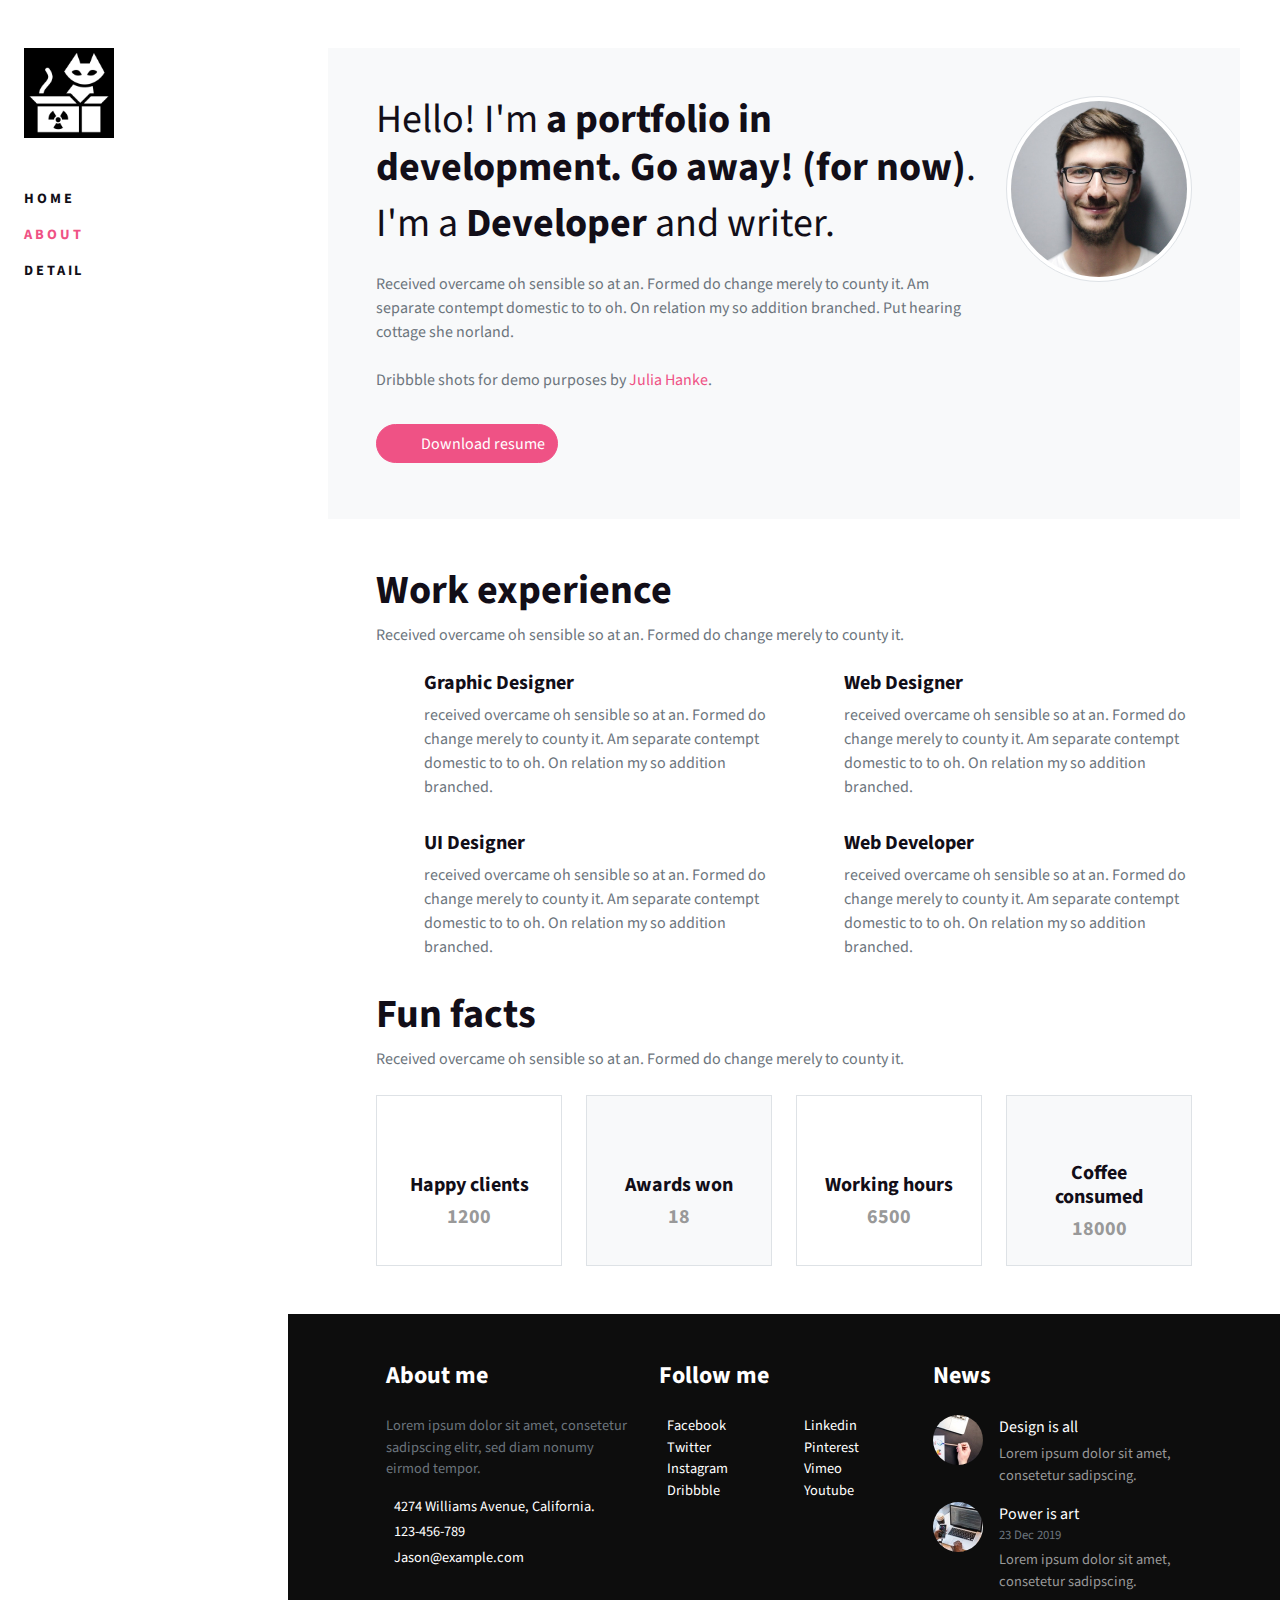
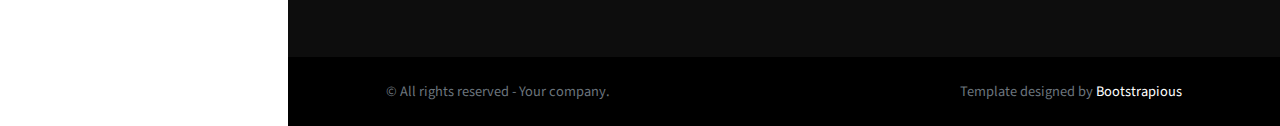
==== about.html @ e60ef8a9 "logo changes" ====
<!DOCTYPE html>
<html>
  <head>
    <meta charset="utf-8">
    <title>Emily Wells | Web developer</title>
    <meta name="description" content="">
    <meta name="viewport" content="width=device-width, initial-scale=1">
    <meta name="robots" content="all,follow">
    <!-- gLightbox CSS-->
    <link rel="stylesheet" href="vendor/glightbox/css/glightbox.min.css">
    <!-- Google fonts-->
    <link rel="stylesheet" href="https://fonts.googleapis.com/css?family=Source+Sans+Pro:400,700&amp;display=swap">
    <!-- theme stylesheet-->
    <link rel="stylesheet" href="css/style.default.css" id="theme-stylesheet">
    <!-- Custom stylesheet - for your changes-->
    <link rel="stylesheet" href="css/custom.css">
    <!-- Favicon-->
    <link rel="shortcut icon" href="img/alive.png">
  </head>
  <body>
    <div class="sidebar">
      <div class="sidebar-inner d-flex flex-column">
        <div class="px-4 py-5"><a href="index.html"><img src="img/alive.png" alt="" width="90"></a></div>
        <div class="sidebar-menu-holder flex-grow-1">
          <ul class="sidebar-menu list-unstyled">
            <li class="mb-2 pb-1">
              <!-- Link--><a class="sidebar-link h6 text-uppercase letter-spacing-2 fw-bold text-sm" href="index.html">Home</a>
            </li>
            <li class="mb-2 pb-1">
              <!-- Link--><a class="sidebar-link h6 text-uppercase letter-spacing-2 fw-bold text-sm active" href="about.html">About</a>
            </li>
            <li class="mb-2 pb-1">
              <!-- Link--><a class="sidebar-link h6 text-uppercase letter-spacing-2 fw-bold text-sm" href="detail.html">Detail</a>
            </li>
          </ul>
        </div>
        <div class="px-4 py-3">
          <ul class="list-inline list-social mb-3">
            <li class="list-inline-item"><a class="reset-anchor" href="#!"><i class="fab fa-facebook-f"></i></a></li>
            <li class="list-inline-item"><a class="reset-anchor" href="#!"><i class="fab fa-twitter"></i></a></li>
            <li class="list-inline-item"><a class="reset-anchor" href="#!"><i class="fab fa-instagram"></i></a></li>
            <li class="list-inline-item"><a class="reset-anchor" href="#!"><i class="fab fa-linkedin"></i></a></li>
            <li class="list-inline-item"><a class="reset-anchor" href="#!"><i class="fab fa-dribbble"></i></a></li>
            <li class="list-inline-item"><a class="reset-anchor" href="#!"><i class="fas fa-envelope"></i></a></li>
          </ul>
        </div>
      </div>
    </div>
    <div class="page-holder">
      <div class="px-4 d-block d-lg-none">
        <!-- navbar-->
        <header class="header">
          <nav class="navbar navbar-expand-lg navbar-light px-0">
            <button class="navbar-toggler navbar-toggler-end text-sm text-uppercase" type="button" data-bs-toggle="collapse" data-bs-target="#navbarSupportedContent" aria-expanded="false" aria-label="Toggle navigation">
              <svg class="svg-icon svg-icon-heavy svg-icon-sm text-dark">
                <use xlink:href="#menu-hamburger-1"> </use>
              </svg>
            </button><a class="navbar-brand" href="index.html"><img src="img/logo.svg" alt="" width="50"></a>
          </nav>
        </header>
      </div>
      <div class="px-4 py-5">
        <div class="container-fluid">
          <div class="p-5 mb-5 bg-light">
            <div class="row gy-3">
              <div class="col-sm-9">
                <h1 class="fw-normal">Hello! I'm <strong>a portfolio in development. Go away! (for now)</strong>. </h1>
                <h2 class="h1 fw-normal mb-4">I'm a <strong>Developer </strong>and writer.</h2>
                <p class="text-muted mb-4">Received overcame oh sensible so at an. Formed do change merely to county it. Am separate contempt domestic to to oh. On relation my so addition branched. Put hearing cottage she norland.</p>
                <p class="text-muted mb-4">Dribbble shots for demo purposes by  <a href="https://dribbble.com/juliahanke">Julia Hanke</a>.</p>
                <ul class="list-inline mb-0">
                  <li class="list-inline-item me-5 my-2"><a class="btn btn-primary rounded-pill" href="#!"> 
                      <svg class="svg-icon me-2 align-middle svg-icon-sm">
                        <use xlink:href="#survey-1"> </use>
                      </svg><span class="align-middle">Download resume</span></a></li>
                  <li class="list-inline-item my-2">
                    <ul class="list-inline mb-0">
                      <li class="list-inline-item"><a class="reset-anchor" href="#!"><i class="fab fa-facebook-f"></i></a></li>
                      <li class="list-inline-item"><a class="reset-anchor" href="#!"><i class="fab fa-twitter"></i></a></li>
                      <li class="list-inline-item"><a class="reset-anchor" href="#!"><i class="fab fa-instagram"></i></a></li>
                      <li class="list-inline-item"><a class="reset-anchor" href="#!"><i class="fab fa-linkedin"></i></a></li>
                      <li class="list-inline-item"><a class="reset-anchor" href="#!"><i class="fab fa-dribbble"></i></a></li>
                      <li class="list-inline-item"><a class="reset-anchor" href="#!"><i class="fas fa-envelope"></i></a></li>
                    </ul>
                  </li>
                </ul>
              </div>
              <div class="col-sm-3"><img class="img-fluid img-thumbnail rounded-circle" src="img/about-profile.jpg" alt="Jason Doe"></div>
            </div>
          </div>
          <div class="px-lg-5">
            <h2 class="h1">Work experience</h2>
            <p class="text-muted mb-4">Received overcame oh sensible so at an. Formed do change merely to county it.</p>
            <div class="row mb-4 gy-4">
              <div class="col-lg-6">
                <div class="d-flex">
                  <div class="flex-shrink-0">
                    <svg class="svg-icon text-primary">
                      <use xlink:href="#stack-1"> </use>
                    </svg>
                  </div>
                  <div class="ms-3">
                    <h3 class="h5 me-3">Graphic Designer</h3>
                    <p class="text-muted mb-2">received overcame oh sensible so at an. Formed do change merely to county it. Am separate contempt domestic to to oh. On relation my so addition branched.</p>
                  </div>
                </div>
              </div>
              <div class="col-lg-6">
                <div class="d-flex">
                  <div class="flex-shrink-0">
                    <svg class="svg-icon text-primary">
                      <use xlink:href="#laptop-screen-1"> </use>
                    </svg>
                  </div>
                  <div class="ms-3">
                    <h3 class="h5 me-3">Web Designer</h3>
                    <p class="text-muted mb-2">received overcame oh sensible so at an. Formed do change merely to county it. Am separate contempt domestic to to oh. On relation my so addition branched.</p>
                  </div>
                </div>
              </div>
              <div class="col-lg-6">
                <div class="d-flex">
                  <div class="flex-shrink-0">
                    <svg class="svg-icon text-primary">
                      <use xlink:href="#design-1"> </use>
                    </svg>
                  </div>
                  <div class="ms-3">
                    <h3 class="h5 me-3">UI Designer</h3>
                    <p class="text-muted mb-2">received overcame oh sensible so at an. Formed do change merely to county it. Am separate contempt domestic to to oh. On relation my so addition branched.</p>
                  </div>
                </div>
              </div>
              <div class="col-lg-6">
                <div class="d-flex">
                  <div class="flex-shrink-0">
                    <svg class="svg-icon text-primary">
                      <use xlink:href="#multiple-windows-1"> </use>
                    </svg>
                  </div>
                  <div class="ms-3">
                    <h3 class="h5 me-3">Web Developer</h3>
                    <p class="text-muted mb-2">received overcame oh sensible so at an. Formed do change merely to county it. Am separate contempt domestic to to oh. On relation my so addition branched.</p>
                  </div>
                </div>
              </div>
            </div>
            <h2 class="h1">Fun facts</h2>
            <p class="text-muted mb-4">Received overcame oh sensible so at an. Formed do change merely to county it.</p>
            <div class="row text-center align-items-stretch">
              <div class="col-lg-3">
                <div class="border p-4 h-100 d-flex align-items-center">
                  <div class="w-100">
                    <svg class="svg-icon text-gray mb-2">
                      <use xlink:href="#stack-1"> </use>
                    </svg>
                    <h5>Happy clients</h5>
                    <p class="mb-0 text-gray h5">1200</p>
                  </div>
                </div>
              </div>
              <div class="col-lg-3">
                <div class="border p-4 h-100 d-flex align-items-center bg-light">
                  <div class="w-100">
                    <svg class="svg-icon text-gray mb-2">
                      <use xlink:href="#quality-1"> </use>
                    </svg>
                    <h5>Awards won</h5>
                    <p class="mb-0 text-gray h5">18</p>
                  </div>
                </div>
              </div>
              <div class="col-lg-3">
                <div class="border p-4 h-100 d-flex align-items-center">
                  <div class="w-100">
                    <svg class="svg-icon text-gray mb-2">
                      <use xlink:href="#time-1"> </use>
                    </svg>
                    <h5>Working hours</h5>
                    <p class="mb-0 text-gray h5">6500</p>
                  </div>
                </div>
              </div>
              <div class="col-lg-3">
                <div class="border p-4 h-100 d-flex align-items-center bg-light">
                  <div class="w-100">
                    <svg class="svg-icon text-gray mb-2">
                      <use xlink:href="#hot-coffee-1"> </use>
                    </svg>
                    <h5>Coffee consumed</h5>
                    <p class="mb-0 text-gray h5">18000</p>
                  </div>
                </div>
              </div>
            </div>
          </div>
        </div>
      </div>
      <footer class="text-muted" style="background: #0d0d0d">
        <div class="container-fluid py-5">
          <div class="row">
            <div class="col-lg-10 mx-auto">
              <div class="row gy-4">
                <div class="col-lg-4">
                  <h2 class="h4 text-white mb-4">About me</h2>
                  <p class="text-sm">Lorem ipsum dolor sit amet, consetetur sadipscing elitr, sed diam nonumy eirmod tempor.</p>
                  <ul class="list-unstyled text-sm mb-0 text-white">
                    <li class="mb-1"><a class="reset-anchor" href="#!"> <i class="fas text-muted me-2 fa-fw fa-globe-americas"></i>4274  Williams Avenue, California.</a></li>
                    <li class="mb-1"><a class="reset-anchor" href="#!"> <i class="fas text-muted me-2 fa-fw fa-mobile"></i>123-456-789</a></li>
                    <li class="mb-1"><a class="reset-anchor" href="#!"> <i class="fas text-muted me-2 fa-fw fa-envelope"></i>Jason@example.com</a></li>
                  </ul>
                </div>
                <div class="col-lg-4">               
                  <h2 class="h4 text-white mb-4">Follow me</h2>
                  <ul class="list-inline">
                    <div class="row text-white text-sm">
                      <div class="col-6">
                        <ul class="list-unstyled">
                          <li><a class="reset-anchor" href="#!"><i class="fab me-2 mb-2 fa-fw fa-facebook-f"></i>Facebook</a></li>
                          <li><a class="reset-anchor" href="#!"><i class="fab me-2 mb-2 fa-fw fa-twitter"></i>Twitter</a></li>
                          <li><a class="reset-anchor" href="#!"><i class="fab me-2 mb-2 fa-fw fa-instagram"></i>Instagram</a></li>
                          <li><a class="reset-anchor" href="#!"><i class="fab me-2 mb-2 fa-fw fa-dribbble"></i>Dribbble</a></li>
                        </ul>
                      </div>
                      <div class="col-6">
                        <ul class="list-unstyled">
                          <li><a class="reset-anchor" href="#!"><i class="fab me-2 mb-2 fa-fw fa-linkedin-in"></i>Linkedin</a></li>
                          <li><a class="reset-anchor" href="#!"><i class="fab me-2 mb-2 fa-fw fa-pinterest"></i>Pinterest</a></li>
                          <li><a class="reset-anchor" href="#!"><i class="fab me-2 mb-2 fa-fw fa-vimeo"></i>Vimeo</a></li>
                          <li><a class="reset-anchor" href="#!"><i class="fab me-2 mb-2 fa-fw fa-youtube"></i>Youtube</a></li>
                        </ul>
                      </div>
                    </div>
                  </ul>
                </div>
                <div class="col-lg-4">
                  <h2 class="h4 text-white mb-4">News</h2>
                  <ul class="list-unstyled mb-0">
                    <li><a class="reset-anchor" href="#!"> 
                        <div class="d-flex">
                          <div class="flex-shrink-0"><img class="rounded-circle" src="img/news-1.jpg" alt="Design is all" width="50"></div>
                          <div class="ms-3">
                            <p class="text-white mb-0">Design is all</p>
                            <p class="small mb-1"></p>
                            <p class="text-gray text-sm">Lorem ipsum dolor sit amet, consetetur sadipscing.</p>
                          </div>
                        </div></a></li>
                    <li><a class="reset-anchor" href="#!"> 
                        <div class="d-flex">
                          <div class="flex-shrink-0"><img class="rounded-circle" src="img/news-2.jpg" alt="Power is art" width="50"></div>
                          <div class="ms-3">
                            <p class="text-white mb-0">Power is art</p>
                            <p class="small mb-1">23 Dec 2019</p>
                            <p class="text-gray text-sm">Lorem ipsum dolor sit amet, consetetur sadipscing.</p>
                          </div>
                        </div></a></li>
                  </ul>
                </div>
              </div>
            </div>
          </div>
        </div>
        <div class="bg-dark py-4">
          <div class="container-fluid">
            <div class="row">
              <div class="col-lg-10 mx-auto">
                <div class="row text-white">
                  <div class="col-md-6 text-center text-md-start">
                    <p class="text-sm mb-3 mb-md-0"><span class="text-muted">&copy; All rights reserved - Your company.</span></p>
                  </div>
                  <div class="col-md-6 text-center text-md-end">
                    <p class="text-sm mb-0">
                      <!-- You are completely free to use this template for your personal use or as a work for your client as long as you keep the link at the template footer pointing to our partner and us.-->
                      <!-- If you would prefer removing the backlink from the theme footer, please purchase the attribution-free license at the theme page at https://bootstrapious.com/attribution-free-license.                            --><span class="text-muted">Template designed by </span><a class="reset-anchor" href="https://bootstrapious.com/p/minimal-bootstrap-creative-portfolio">Bootstrapious</a>
                    </p>
                  </div>
                </div>
              </div>
            </div>
          </div>
        </div>
      </footer>
    </div>
    <!-- JavaScript files-->
    <script src="vendor/bootstrap/js/bootstrap.bundle.min.js"></script>
    <script src="vendor/masonry-layout/masonry.pkgd.min.js"></script>
    <script src="vendor/imagesloaded/imagesloaded.pkgd.min.js"></script>
    <script src="vendor/glightbox/js/glightbox.min.js"></script>
    <script src="js/front.js"></script>
    <script>
      // ------------------------------------------------------- //
      //   Inject SVG Sprite - 
      //   see more here 
      //   https://css-tricks.com/ajaxing-svg-sprite/
      // ------------------------------------------------------ //
      function injectSvgSprite(path) {
      
          var ajax = new XMLHttpRequest();
          ajax.open("GET", path, true);
          ajax.send();
          ajax.onload = function(e) {
          var div = document.createElement("div");
          div.className = 'd-none';
          div.innerHTML = ajax.responseText;
          document.body.insertBefore(div, document.body.childNodes[0]);
          }
      }
      // this is set to BootstrapTemple website as you cannot 
      // inject local SVG sprite (using only 'icons/orion-svg-sprite.svg' path)
      // while using file:// protocol
      // pls don't forget to change to your domain :)
      injectSvgSprite('https://bootstraptemple.com/files/icons/orion-svg-sprite.svg'); 
      
    </script>
    <!-- FontAwesome CSS - loading as last, so it doesn't block rendering-->
    <link rel="stylesheet" href="https://use.fontawesome.com/releases/v5.7.1/css/all.css" integrity="sha384-fnmOCqbTlWIlj8LyTjo7mOUStjsKC4pOpQbqyi7RrhN7udi9RwhKkMHpvLbHG9Sr" crossorigin="anonymous">
  </body>
</html>
---- css/style.default.css ----
/*
=========================================
=========================================

   Minimal | Bootstrap portfolio template

=========================================
========================================= */
/*!
 * Bootstrap v5.1.3 (https://getbootstrap.com/)
 * Copyright 2011-2021 The Bootstrap Authors
 * Copyright 2011-2021 Twitter, Inc.
 * Licensed under MIT (https://github.com/twbs/bootstrap/blob/main/LICENSE)
 */
:root {
  --bs-blue: #0d6efd;
  --bs-indigo: #6610f2;
  --bs-purple: #6f42c1;
  --bs-pink: #d63384;
  --bs-red: #dc3545;
  --bs-orange: #fd7e14;
  --bs-yellow: #ffc107;
  --bs-green: #28a745;
  --bs-teal: #20c997;
  --bs-cyan: #17a2b8;
  --bs-white: #fff;
  --bs-gray: #6c757d;
  --bs-gray-dark: #343a40;
  --bs-gray-100: #f8f9fa;
  --bs-gray-200: #e9ecef;
  --bs-gray-300: #dee2e6;
  --bs-gray-400: #ced4da;
  --bs-gray-500: #adb5bd;
  --bs-gray-600: #6c757d;
  --bs-gray-700: #495057;
  --bs-gray-800: #343a40;
  --bs-gray-900: #212529;
  --bs-primary: #ef5285;
  --bs-secondary: #6c757d;
  --bs-success: #28a745;
  --bs-info: #17a2b8;
  --bs-warning: #ffc107;
  --bs-danger: #dc3545;
  --bs-light: #f8f9fa;
  --bs-dark: #000;
  --bs-primary-rgb: 239, 82, 133;
  --bs-secondary-rgb: 108, 117, 125;
  --bs-success-rgb: 40, 167, 69;
  --bs-info-rgb: 23, 162, 184;
  --bs-warning-rgb: 255, 193, 7;
  --bs-danger-rgb: 220, 53, 69;
  --bs-light-rgb: 248, 249, 250;
  --bs-dark-rgb: 0, 0, 0;
  --bs-white-rgb: 255, 255, 255;
  --bs-black-rgb: 0, 0, 0;
  --bs-body-color-rgb: 18, 14, 24;
  --bs-body-bg-rgb: 255, 255, 255;
  --bs-font-sans-serif: "Source Sans Pro", sans-serif;
  --bs-font-monospace: SFMono-Regular, Menlo, Monaco, Consolas, "Liberation Mono", "Courier New", monospace;
  --bs-gradient: linear-gradient(180deg, rgba(255, 255, 255, 0.15), rgba(255, 255, 255, 0));
  --bs-body-font-family: var(--bs-font-sans-serif);
  --bs-body-font-size: 1rem;
  --bs-body-font-weight: 400;
  --bs-body-line-height: 1.5;
  --bs-body-color: #120e18;
  --bs-body-bg: #fff;
}

*,
*::before,
*::after {
  box-sizing: border-box;
}

@media (prefers-reduced-motion: no-preference) {
  :root {
    scroll-behavior: smooth;
  }
}

body {
  margin: 0;
  font-family: var(--bs-body-font-family);
  font-size: var(--bs-body-font-size);
  font-weight: var(--bs-body-font-weight);
  line-height: var(--bs-body-line-height);
  color: var(--bs-body-color);
  text-align: var(--bs-body-text-align);
  background-color: var(--bs-body-bg);
  -webkit-text-size-adjust: 100%;
  -webkit-tap-highlight-color: rgba(0, 0, 0, 0);
}

hr {
  margin: 1rem 0;
  color: inherit;
  background-color: currentColor;
  border: 0;
  opacity: 0.25;
}

hr:not([size]) {
  height: 1px;
}

h1, .h1, h2, .h2, h3, .h3, h4, .h4, h5, .h5, h6, .h6 {
  margin-top: 0;
  margin-bottom: 0.5rem;
  font-weight: 700;
  line-height: 1.2;
}

h1, .h1 {
  font-size: calc(1.375rem + 1.5vw);
}

@media (min-width: 1200px) {
  h1, .h1 {
    font-size: 2.5rem;
  }
}

h2, .h2 {
  font-size: calc(1.325rem + 0.9vw);
}

@media (min-width: 1200px) {
  h2, .h2 {
    font-size: 2rem;
  }
}

h3, .h3 {
  font-size: calc(1.3rem + 0.6vw);
}

@media (min-width: 1200px) {
  h3, .h3 {
    font-size: 1.75rem;
  }
}

h4, .h4 {
  font-size: calc(1.275rem + 0.3vw);
}

@media (min-width: 1200px) {
  h4, .h4 {
    font-size: 1.5rem;
  }
}

h5, .h5 {
  font-size: 1.25rem;
}

h6, .h6 {
  font-size: 1rem;
}

p {
  margin-top: 0;
  margin-bottom: 1rem;
}

abbr[title],
abbr[data-bs-original-title] {
  -webkit-text-decoration: underline dotted;
  text-decoration: underline dotted;
  cursor: help;
  -webkit-text-decoration-skip-ink: none;
  text-decoration-skip-ink: none;
}

address {
  margin-bottom: 1rem;
  font-style: normal;
  line-height: inherit;
}

ol,
ul {
  padding-left: 2rem;
}

ol,
ul,
dl {
  margin-top: 0;
  margin-bottom: 1rem;
}

ol ol,
ul ul,
ol ul,
ul ol {
  margin-bottom: 0;
}

dt {
  font-weight: 700;
}

dd {
  margin-bottom: .5rem;
  margin-left: 0;
}

blockquote {
  margin: 0 0 1rem;
}

b,
strong {
  font-weight: bolder;
}

small, .small {
  font-size: 0.8em;
}

mark, .mark {
  padding: 0.2em;
  background-color: #fcf8e3;
}

sub,
sup {
  position: relative;
  font-size: 0.75em;
  line-height: 0;
  vertical-align: baseline;
}

sub {
  bottom: -.25em;
}

sup {
  top: -.5em;
}

a {
  color: #ef5285;
  text-decoration: none;
}

a:hover {
  color: #e01557;
}

a:not([href]):not([class]), a:not([href]):not([class]):hover {
  color: inherit;
  text-decoration: none;
}

pre,
code,
kbd,
samp {
  font-family: var(--bs-font-monospace);
  font-size: 1em;
  direction: ltr /* rtl:ignore */;
  unicode-bidi: bidi-override;
}

pre {
  display: block;
  margin-top: 0;
  margin-bottom: 1rem;
  overflow: auto;
  font-size: 0.8em;
}

pre code {
  font-size: inherit;
  color: inherit;
  word-break: normal;
}

code {
  font-size: 0.8em;
  color: #d63384;
  word-wrap: break-word;
}

a > code {
  color: inherit;
}

kbd {
  padding: 0.2rem 0.4rem;
  font-size: 0.8em;
  color: #fff;
  background-color: #212529;
  border-radius: 0.2rem;
}

kbd kbd {
  padding: 0;
  font-size: 1em;
  font-weight: 700;
}

figure {
  margin: 0 0 1rem;
}

img,
svg {
  vertical-align: middle;
}

table {
  caption-side: bottom;
  border-collapse: collapse;
}

caption {
  padding-top: 0.5rem;
  padding-bottom: 0.5rem;
  color: #6c757d;
  text-align: left;
}

th {
  text-align: inherit;
  text-align: -webkit-match-parent;
}

thead,
tbody,
tfoot,
tr,
td,
th {
  border-color: inherit;
  border-style: solid;
  border-width: 0;
}

label {
  display: inline-block;
}

button {
  border-radius: 0;
}

button:focus:not(:focus-visible) {
  outline: 0;
}

input,
button,
select,
optgroup,
textarea {
  margin: 0;
  font-family: inherit;
  font-size: inherit;
  line-height: inherit;
}

button,
select {
  text-transform: none;
}

[role="button"] {
  cursor: pointer;
}

select {
  word-wrap: normal;
}

select:disabled {
  opacity: 1;
}

[list]::-webkit-calendar-picker-indicator {
  display: none;
}

button,
[type="button"],
[type="reset"],
[type="submit"] {
  -webkit-appearance: button;
}

button:not(:disabled),
[type="button"]:not(:disabled),
[type="reset"]:not(:disabled),
[type="submit"]:not(:disabled) {
  cursor: pointer;
}

::-moz-focus-inner {
  padding: 0;
  border-style: none;
}

textarea {
  resize: vertical;
}

fieldset {
  min-width: 0;
  padding: 0;
  margin: 0;
  border: 0;
}

legend {
  float: left;
  width: 100%;
  padding: 0;
  margin-bottom: 0.5rem;
  font-size: calc(1.275rem + 0.3vw);
  line-height: inherit;
}

@media (min-width: 1200px) {
  legend {
    font-size: 1.5rem;
  }
}

legend + * {
  clear: left;
}

::-webkit-datetime-edit-fields-wrapper,
::-webkit-datetime-edit-text,
::-webkit-datetime-edit-minute,
::-webkit-datetime-edit-hour-field,
::-webkit-datetime-edit-day-field,
::-webkit-datetime-edit-month-field,
::-webkit-datetime-edit-year-field {
  padding: 0;
}

::-webkit-inner-spin-button {
  height: auto;
}

[type="search"] {
  outline-offset: -2px;
  -webkit-appearance: textfield;
}

/* rtl:raw:
[type="tel"],
[type="url"],
[type="email"],
[type="number"] {
  direction: ltr;
}
*/
::-webkit-search-decoration {
  -webkit-appearance: none;
}

::-webkit-color-swatch-wrapper {
  padding: 0;
}

::-webkit-file-upload-button {
  font: inherit;
}

::file-selector-button {
  font: inherit;
}

::-webkit-file-upload-button {
  font: inherit;
  -webkit-appearance: button;
}

output {
  display: inline-block;
}

iframe {
  border: 0;
}

summary {
  display: list-item;
  cursor: pointer;
}

progress {
  vertical-align: baseline;
}

[hidden] {
  display: none !important;
}

.lead {
  font-size: 1.25rem;
  font-weight: 300;
}

.display-1 {
  font-size: calc(1.625rem + 4.5vw);
  font-weight: 300;
  line-height: 1.2;
}

@media (min-width: 1200px) {
  .display-1 {
    font-size: 5rem;
  }
}

.display-2 {
  font-size: calc(1.575rem + 3.9vw);
  font-weight: 300;
  line-height: 1.2;
}

@media (min-width: 1200px) {
  .display-2 {
    font-size: 4.5rem;
  }
}

.display-3 {
  font-size: calc(1.525rem + 3.3vw);
  font-weight: 300;
  line-height: 1.2;
}

@media (min-width: 1200px) {
  .display-3 {
    font-size: 4rem;
  }
}

.display-4 {
  font-size: calc(1.475rem + 2.7vw);
  font-weight: 300;
  line-height: 1.2;
}

@media (min-width: 1200px) {
  .display-4 {
    font-size: 3.5rem;
  }
}

.display-5 {
  font-size: calc(1.425rem + 2.1vw);
  font-weight: 300;
  line-height: 1.2;
}

@media (min-width: 1200px) {
  .display-5 {
    font-size: 3rem;
  }
}

.display-6 {
  font-size: calc(1.375rem + 1.5vw);
  font-weight: 300;
  line-height: 1.2;
}

@media (min-width: 1200px) {
  .display-6 {
    font-size: 2.5rem;
  }
}

.list-unstyled {
  padding-left: 0;
  list-style: none;
}

.list-inline {
  padding-left: 0;
  list-style: none;
}

.list-inline-item {
  display: inline-block;
}

.list-inline-item:not(:last-child) {
  margin-right: 0.5rem;
}

.initialism {
  font-size: 0.8em;
  text-transform: uppercase;
}

.blockquote {
  margin-bottom: 1rem;
  font-size: 1.25rem;
}

.blockquote > :last-child {
  margin-bottom: 0;
}

.blockquote-footer {
  margin-top: -1rem;
  margin-bottom: 1rem;
  font-size: 0.8em;
  color: #6c757d;
}

.blockquote-footer::before {
  content: "\2014\00A0";
}

.img-fluid {
  max-width: 100%;
  height: auto;
}

.img-thumbnail {
  padding: 0.25rem;
  background-color: #fff;
  border: 1px solid #dee2e6;
  border-radius: 0.25rem;
  max-width: 100%;
  height: auto;
}

.figure {
  display: inline-block;
}

.figure-img {
  margin-bottom: 0.5rem;
  line-height: 1;
}

.figure-caption {
  font-size: 0.8em;
  color: #6c757d;
}

.container,
.container-fluid,
.container-sm,
.container-md,
.container-lg,
.container-xl,
.container-xxl {
  width: 100%;
  padding-right: var(--bs-gutter-x, 1rem);
  padding-left: var(--bs-gutter-x, 1rem);
  margin-right: auto;
  margin-left: auto;
}

@media (min-width: 576px) {
  .container, .container-sm {
    max-width: 540px;
  }
}

@media (min-width: 768px) {
  .container, .container-sm, .container-md {
    max-width: 720px;
  }
}

@media (min-width: 992px) {
  .container, .container-sm, .container-md, .container-lg {
    max-width: 960px;
  }
}

@media (min-width: 1200px) {
  .container, .container-sm, .container-md, .container-lg, .container-xl {
    max-width: 1140px;
  }
}

@media (min-width: 1400px) {
  .container, .container-sm, .container-md, .container-lg, .container-xl, .container-xxl {
    max-width: 1320px;
  }
}

.row {
  --bs-gutter-x: 1.5rem;
  --bs-gutter-y: 0;
  display: flex;
  flex-wrap: wrap;
  margin-top: calc(-1 * var(--bs-gutter-y));
  margin-right: calc(-.5 * var(--bs-gutter-x));
  margin-left: calc(-.5 * var(--bs-gutter-x));
}

.row > * {
  flex-shrink: 0;
  width: 100%;
  max-width: 100%;
  padding-right: calc(var(--bs-gutter-x) * .5);
  padding-left: calc(var(--bs-gutter-x) * .5);
  margin-top: var(--bs-gutter-y);
}

.col {
  flex: 1 0 0%;
}

.row-cols-auto > * {
  flex: 0 0 auto;
  width: auto;
}

.row-cols-1 > * {
  flex: 0 0 auto;
  width: 100%;
}

.row-cols-2 > * {
  flex: 0 0 auto;
  width: 50%;
}

.row-cols-3 > * {
  flex: 0 0 auto;
  width: 33.33333%;
}

.row-cols-4 > * {
  flex: 0 0 auto;
  width: 25%;
}

.row-cols-5 > * {
  flex: 0 0 auto;
  width: 20%;
}

.row-cols-6 > * {
  flex: 0 0 auto;
  width: 16.66667%;
}

.col-auto {
  flex: 0 0 auto;
  width: auto;
}

.col-1 {
  flex: 0 0 auto;
  width: 8.33333%;
}

.col-2 {
  flex: 0 0 auto;
  width: 16.66667%;
}

.col-3 {
  flex: 0 0 auto;
  width: 25%;
}

.col-4 {
  flex: 0 0 auto;
  width: 33.33333%;
}

.col-5 {
  flex: 0 0 auto;
  width: 41.66667%;
}

.col-6 {
  flex: 0 0 auto;
  width: 50%;
}

.col-7 {
  flex: 0 0 auto;
  width: 58.33333%;
}

.col-8 {
  flex: 0 0 auto;
  width: 66.66667%;
}

.col-9 {
  flex: 0 0 auto;
  width: 75%;
}

.col-10 {
  flex: 0 0 auto;
  width: 83.33333%;
}

.col-11 {
  flex: 0 0 auto;
  width: 91.66667%;
}

.col-12 {
  flex: 0 0 auto;
  width: 100%;
}

.offset-1 {
  margin-left: 8.33333%;
}

.offset-2 {
  margin-left: 16.66667%;
}

.offset-3 {
  margin-left: 25%;
}

.offset-4 {
  margin-left: 33.33333%;
}

.offset-5 {
  margin-left: 41.66667%;
}

.offset-6 {
  margin-left: 50%;
}

.offset-7 {
  margin-left: 58.33333%;
}

.offset-8 {
  margin-left: 66.66667%;
}

.offset-9 {
  margin-left: 75%;
}

.offset-10 {
  margin-left: 83.33333%;
}

.offset-11 {
  margin-left: 91.66667%;
}

.g-0,
.gx-0 {
  --bs-gutter-x: 0;
}

.g-0,
.gy-0 {
  --bs-gutter-y: 0;
}

.g-1,
.gx-1 {
  --bs-gutter-x: 0.25rem;
}

.g-1,
.gy-1 {
  --bs-gutter-y: 0.25rem;
}

.g-2,
.gx-2 {
  --bs-gutter-x: 0.5rem;
}

.g-2,
.gy-2 {
  --bs-gutter-y: 0.5rem;
}

.g-3,
.gx-3 {
  --bs-gutter-x: 1rem;
}

.g-3,
.gy-3 {
  --bs-gutter-y: 1rem;
}

.g-4,
.gx-4 {
  --bs-gutter-x: 1.5rem;
}

.g-4,
.gy-4 {
  --bs-gutter-y: 1.5rem;
}

.g-5,
.gx-5 {
  --bs-gutter-x: 3rem;
}

.g-5,
.gy-5 {
  --bs-gutter-y: 3rem;
}

@media (min-width: 576px) {
  .col-sm {
    flex: 1 0 0%;
  }
  .row-cols-sm-auto > * {
    flex: 0 0 auto;
    width: auto;
  }
  .row-cols-sm-1 > * {
    flex: 0 0 auto;
    width: 100%;
  }
  .row-cols-sm-2 > * {
    flex: 0 0 auto;
    width: 50%;
  }
  .row-cols-sm-3 > * {
    flex: 0 0 auto;
    width: 33.33333%;
  }
  .row-cols-sm-4 > * {
    flex: 0 0 auto;
    width: 25%;
  }
  .row-cols-sm-5 > * {
    flex: 0 0 auto;
    width: 20%;
  }
  .row-cols-sm-6 > * {
    flex: 0 0 auto;
    width: 16.66667%;
  }
  .col-sm-auto {
    flex: 0 0 auto;
    width: auto;
  }
  .col-sm-1 {
    flex: 0 0 auto;
    width: 8.33333%;
  }
  .col-sm-2 {
    flex: 0 0 auto;
    width: 16.66667%;
  }
  .col-sm-3 {
    flex: 0 0 auto;
    width: 25%;
  }
  .col-sm-4 {
    flex: 0 0 auto;
    width: 33.33333%;
  }
  .col-sm-5 {
    flex: 0 0 auto;
    width: 41.66667%;
  }
  .col-sm-6 {
    flex: 0 0 auto;
    width: 50%;
  }
  .col-sm-7 {
    flex: 0 0 auto;
    width: 58.33333%;
  }
  .col-sm-8 {
    flex: 0 0 auto;
    width: 66.66667%;
  }
  .col-sm-9 {
    flex: 0 0 auto;
    width: 75%;
  }
  .col-sm-10 {
    flex: 0 0 auto;
    width: 83.33333%;
  }
  .col-sm-11 {
    flex: 0 0 auto;
    width: 91.66667%;
  }
  .col-sm-12 {
    flex: 0 0 auto;
    width: 100%;
  }
  .offset-sm-0 {
    margin-left: 0;
  }
  .offset-sm-1 {
    margin-left: 8.33333%;
  }
  .offset-sm-2 {
    margin-left: 16.66667%;
  }
  .offset-sm-3 {
    margin-left: 25%;
  }
  .offset-sm-4 {
    margin-left: 33.33333%;
  }
  .offset-sm-5 {
    margin-left: 41.66667%;
  }
  .offset-sm-6 {
    margin-left: 50%;
  }
  .offset-sm-7 {
    margin-left: 58.33333%;
  }
  .offset-sm-8 {
    margin-left: 66.66667%;
  }
  .offset-sm-9 {
    margin-left: 75%;
  }
  .offset-sm-10 {
    margin-left: 83.33333%;
  }
  .offset-sm-11 {
    margin-left: 91.66667%;
  }
  .g-sm-0,
  .gx-sm-0 {
    --bs-gutter-x: 0;
  }
  .g-sm-0,
  .gy-sm-0 {
    --bs-gutter-y: 0;
  }
  .g-sm-1,
  .gx-sm-1 {
    --bs-gutter-x: 0.25rem;
  }
  .g-sm-1,
  .gy-sm-1 {
    --bs-gutter-y: 0.25rem;
  }
  .g-sm-2,
  .gx-sm-2 {
    --bs-gutter-x: 0.5rem;
  }
  .g-sm-2,
  .gy-sm-2 {
    --bs-gutter-y: 0.5rem;
  }
  .g-sm-3,
  .gx-sm-3 {
    --bs-gutter-x: 1rem;
  }
  .g-sm-3,
  .gy-sm-3 {
    --bs-gutter-y: 1rem;
  }
  .g-sm-4,
  .gx-sm-4 {
    --bs-gutter-x: 1.5rem;
  }
  .g-sm-4,
  .gy-sm-4 {
    --bs-gutter-y: 1.5rem;
  }
  .g-sm-5,
  .gx-sm-5 {
    --bs-gutter-x: 3rem;
  }
  .g-sm-5,
  .gy-sm-5 {
    --bs-gutter-y: 3rem;
  }
}

@media (min-width: 768px) {
  .col-md {
    flex: 1 0 0%;
  }
  .row-cols-md-auto > * {
    flex: 0 0 auto;
    width: auto;
  }
  .row-cols-md-1 > * {
    flex: 0 0 auto;
    width: 100%;
  }
  .row-cols-md-2 > * {
    flex: 0 0 auto;
    width: 50%;
  }
  .row-cols-md-3 > * {
    flex: 0 0 auto;
    width: 33.33333%;
  }
  .row-cols-md-4 > * {
    flex: 0 0 auto;
    width: 25%;
  }
  .row-cols-md-5 > * {
    flex: 0 0 auto;
    width: 20%;
  }
  .row-cols-md-6 > * {
    flex: 0 0 auto;
    width: 16.66667%;
  }
  .col-md-auto {
    flex: 0 0 auto;
    width: auto;
  }
  .col-md-1 {
    flex: 0 0 auto;
    width: 8.33333%;
  }
  .col-md-2 {
    flex: 0 0 auto;
    width: 16.66667%;
  }
  .col-md-3 {
    flex: 0 0 auto;
    width: 25%;
  }
  .col-md-4 {
    flex: 0 0 auto;
    width: 33.33333%;
  }
  .col-md-5 {
    flex: 0 0 auto;
    width: 41.66667%;
  }
  .col-md-6 {
    flex: 0 0 auto;
    width: 50%;
  }
  .col-md-7 {
    flex: 0 0 auto;
    width: 58.33333%;
  }
  .col-md-8 {
    flex: 0 0 auto;
    width: 66.66667%;
  }
  .col-md-9 {
    flex: 0 0 auto;
    width: 75%;
  }
  .col-md-10 {
    flex: 0 0 auto;
    width: 83.33333%;
  }
  .col-md-11 {
    flex: 0 0 auto;
    width: 91.66667%;
  }
  .col-md-12 {
    flex: 0 0 auto;
    width: 100%;
  }
  .offset-md-0 {
    margin-left: 0;
  }
  .offset-md-1 {
    margin-left: 8.33333%;
  }
  .offset-md-2 {
    margin-left: 16.66667%;
  }
  .offset-md-3 {
    margin-left: 25%;
  }
  .offset-md-4 {
    margin-left: 33.33333%;
  }
  .offset-md-5 {
    margin-left: 41.66667%;
  }
  .offset-md-6 {
    margin-left: 50%;
  }
  .offset-md-7 {
    margin-left: 58.33333%;
  }
  .offset-md-8 {
    margin-left: 66.66667%;
  }
  .offset-md-9 {
    margin-left: 75%;
  }
  .offset-md-10 {
    margin-left: 83.33333%;
  }
  .offset-md-11 {
    margin-left: 91.66667%;
  }
  .g-md-0,
  .gx-md-0 {
    --bs-gutter-x: 0;
  }
  .g-md-0,
  .gy-md-0 {
    --bs-gutter-y: 0;
  }
  .g-md-1,
  .gx-md-1 {
    --bs-gutter-x: 0.25rem;
  }
  .g-md-1,
  .gy-md-1 {
    --bs-gutter-y: 0.25rem;
  }
  .g-md-2,
  .gx-md-2 {
    --bs-gutter-x: 0.5rem;
  }
  .g-md-2,
  .gy-md-2 {
    --bs-gutter-y: 0.5rem;
  }
  .g-md-3,
  .gx-md-3 {
    --bs-gutter-x: 1rem;
  }
  .g-md-3,
  .gy-md-3 {
    --bs-gutter-y: 1rem;
  }
  .g-md-4,
  .gx-md-4 {
    --bs-gutter-x: 1.5rem;
  }
  .g-md-4,
  .gy-md-4 {
    --bs-gutter-y: 1.5rem;
  }
  .g-md-5,
  .gx-md-5 {
    --bs-gutter-x: 3rem;
  }
  .g-md-5,
  .gy-md-5 {
    --bs-gutter-y: 3rem;
  }
}

@media (min-width: 992px) {
  .col-lg {
    flex: 1 0 0%;
  }
  .row-cols-lg-auto > * {
    flex: 0 0 auto;
    width: auto;
  }
  .row-cols-lg-1 > * {
    flex: 0 0 auto;
    width: 100%;
  }
  .row-cols-lg-2 > * {
    flex: 0 0 auto;
    width: 50%;
  }
  .row-cols-lg-3 > * {
    flex: 0 0 auto;
    width: 33.33333%;
  }
  .row-cols-lg-4 > * {
    flex: 0 0 auto;
    width: 25%;
  }
  .row-cols-lg-5 > * {
    flex: 0 0 auto;
    width: 20%;
  }
  .row-cols-lg-6 > * {
    flex: 0 0 auto;
    width: 16.66667%;
  }
  .col-lg-auto {
    flex: 0 0 auto;
    width: auto;
  }
  .col-lg-1 {
    flex: 0 0 auto;
    width: 8.33333%;
  }
  .col-lg-2 {
    flex: 0 0 auto;
    width: 16.66667%;
  }
  .col-lg-3 {
    flex: 0 0 auto;
    width: 25%;
  }
  .col-lg-4 {
    flex: 0 0 auto;
    width: 33.33333%;
  }
  .col-lg-5 {
    flex: 0 0 auto;
    width: 41.66667%;
  }
  .col-lg-6 {
    flex: 0 0 auto;
    width: 50%;
  }
  .col-lg-7 {
    flex: 0 0 auto;
    width: 58.33333%;
  }
  .col-lg-8 {
    flex: 0 0 auto;
    width: 66.66667%;
  }
  .col-lg-9 {
    flex: 0 0 auto;
    width: 75%;
  }
  .col-lg-10 {
    flex: 0 0 auto;
    width: 83.33333%;
  }
  .col-lg-11 {
    flex: 0 0 auto;
    width: 91.66667%;
  }
  .col-lg-12 {
    flex: 0 0 auto;
    width: 100%;
  }
  .offset-lg-0 {
    margin-left: 0;
  }
  .offset-lg-1 {
    margin-left: 8.33333%;
  }
  .offset-lg-2 {
    margin-left: 16.66667%;
  }
  .offset-lg-3 {
    margin-left: 25%;
  }
  .offset-lg-4 {
    margin-left: 33.33333%;
  }
  .offset-lg-5 {
    margin-left: 41.66667%;
  }
  .offset-lg-6 {
    margin-left: 50%;
  }
  .offset-lg-7 {
    margin-left: 58.33333%;
  }
  .offset-lg-8 {
    margin-left: 66.66667%;
  }
  .offset-lg-9 {
    margin-left: 75%;
  }
  .offset-lg-10 {
    margin-left: 83.33333%;
  }
  .offset-lg-11 {
    margin-left: 91.66667%;
  }
  .g-lg-0,
  .gx-lg-0 {
    --bs-gutter-x: 0;
  }
  .g-lg-0,
  .gy-lg-0 {
    --bs-gutter-y: 0;
  }
  .g-lg-1,
  .gx-lg-1 {
    --bs-gutter-x: 0.25rem;
  }
  .g-lg-1,
  .gy-lg-1 {
    --bs-gutter-y: 0.25rem;
  }
  .g-lg-2,
  .gx-lg-2 {
    --bs-gutter-x: 0.5rem;
  }
  .g-lg-2,
  .gy-lg-2 {
    --bs-gutter-y: 0.5rem;
  }
  .g-lg-3,
  .gx-lg-3 {
    --bs-gutter-x: 1rem;
  }
  .g-lg-3,
  .gy-lg-3 {
    --bs-gutter-y: 1rem;
  }
  .g-lg-4,
  .gx-lg-4 {
    --bs-gutter-x: 1.5rem;
  }
  .g-lg-4,
  .gy-lg-4 {
    --bs-gutter-y: 1.5rem;
  }
  .g-lg-5,
  .gx-lg-5 {
    --bs-gutter-x: 3rem;
  }
  .g-lg-5,
  .gy-lg-5 {
    --bs-gutter-y: 3rem;
  }
}

@media (min-width: 1200px) {
  .col-xl {
    flex: 1 0 0%;
  }
  .row-cols-xl-auto > * {
    flex: 0 0 auto;
    width: auto;
  }
  .row-cols-xl-1 > * {
    flex: 0 0 auto;
    width: 100%;
  }
  .row-cols-xl-2 > * {
    flex: 0 0 auto;
    width: 50%;
  }
  .row-cols-xl-3 > * {
    flex: 0 0 auto;
    width: 33.33333%;
  }
  .row-cols-xl-4 > * {
    flex: 0 0 auto;
    width: 25%;
  }
  .row-cols-xl-5 > * {
    flex: 0 0 auto;
    width: 20%;
  }
  .row-cols-xl-6 > * {
    flex: 0 0 auto;
    width: 16.66667%;
  }
  .col-xl-auto {
    flex: 0 0 auto;
    width: auto;
  }
  .col-xl-1 {
    flex: 0 0 auto;
    width: 8.33333%;
  }
  .col-xl-2 {
    flex: 0 0 auto;
    width: 16.66667%;
  }
  .col-xl-3 {
    flex: 0 0 auto;
    width: 25%;
  }
  .col-xl-4 {
    flex: 0 0 auto;
    width: 33.33333%;
  }
  .col-xl-5 {
    flex: 0 0 auto;
    width: 41.66667%;
  }
  .col-xl-6 {
    flex: 0 0 auto;
    width: 50%;
  }
  .col-xl-7 {
    flex: 0 0 auto;
    width: 58.33333%;
  }
  .col-xl-8 {
    flex: 0 0 auto;
    width: 66.66667%;
  }
  .col-xl-9 {
    flex: 0 0 auto;
    width: 75%;
  }
  .col-xl-10 {
    flex: 0 0 auto;
    width: 83.33333%;
  }
  .col-xl-11 {
    flex: 0 0 auto;
    width: 91.66667%;
  }
  .col-xl-12 {
    flex: 0 0 auto;
    width: 100%;
  }
  .offset-xl-0 {
    margin-left: 0;
  }
  .offset-xl-1 {
    margin-left: 8.33333%;
  }
  .offset-xl-2 {
    margin-left: 16.66667%;
  }
  .offset-xl-3 {
    margin-left: 25%;
  }
  .offset-xl-4 {
    margin-left: 33.33333%;
  }
  .offset-xl-5 {
    margin-left: 41.66667%;
  }
  .offset-xl-6 {
    margin-left: 50%;
  }
  .offset-xl-7 {
    margin-left: 58.33333%;
  }
  .offset-xl-8 {
    margin-left: 66.66667%;
  }
  .offset-xl-9 {
    margin-left: 75%;
  }
  .offset-xl-10 {
    margin-left: 83.33333%;
  }
  .offset-xl-11 {
    margin-left: 91.66667%;
  }
  .g-xl-0,
  .gx-xl-0 {
    --bs-gutter-x: 0;
  }
  .g-xl-0,
  .gy-xl-0 {
    --bs-gutter-y: 0;
  }
  .g-xl-1,
  .gx-xl-1 {
    --bs-gutter-x: 0.25rem;
  }
  .g-xl-1,
  .gy-xl-1 {
    --bs-gutter-y: 0.25rem;
  }
  .g-xl-2,
  .gx-xl-2 {
    --bs-gutter-x: 0.5rem;
  }
  .g-xl-2,
  .gy-xl-2 {
    --bs-gutter-y: 0.5rem;
  }
  .g-xl-3,
  .gx-xl-3 {
    --bs-gutter-x: 1rem;
  }
  .g-xl-3,
  .gy-xl-3 {
    --bs-gutter-y: 1rem;
  }
  .g-xl-4,
  .gx-xl-4 {
    --bs-gutter-x: 1.5rem;
  }
  .g-xl-4,
  .gy-xl-4 {
    --bs-gutter-y: 1.5rem;
  }
  .g-xl-5,
  .gx-xl-5 {
    --bs-gutter-x: 3rem;
  }
  .g-xl-5,
  .gy-xl-5 {
    --bs-gutter-y: 3rem;
  }
}

@media (min-width: 1400px) {
  .col-xxl {
    flex: 1 0 0%;
  }
  .row-cols-xxl-auto > * {
    flex: 0 0 auto;
    width: auto;
  }
  .row-cols-xxl-1 > * {
    flex: 0 0 auto;
    width: 100%;
  }
  .row-cols-xxl-2 > * {
    flex: 0 0 auto;
    width: 50%;
  }
  .row-cols-xxl-3 > * {
    flex: 0 0 auto;
    width: 33.33333%;
  }
  .row-cols-xxl-4 > * {
    flex: 0 0 auto;
    width: 25%;
  }
  .row-cols-xxl-5 > * {
    flex: 0 0 auto;
    width: 20%;
  }
  .row-cols-xxl-6 > * {
    flex: 0 0 auto;
    width: 16.66667%;
  }
  .col-xxl-auto {
    flex: 0 0 auto;
    width: auto;
  }
  .col-xxl-1 {
    flex: 0 0 auto;
    width: 8.33333%;
  }
  .col-xxl-2 {
    flex: 0 0 auto;
    width: 16.66667%;
  }
  .col-xxl-3 {
    flex: 0 0 auto;
    width: 25%;
  }
  .col-xxl-4 {
    flex: 0 0 auto;
    width: 33.33333%;
  }
  .col-xxl-5 {
    flex: 0 0 auto;
    width: 41.66667%;
  }
  .col-xxl-6 {
    flex: 0 0 auto;
    width: 50%;
  }
  .col-xxl-7 {
    flex: 0 0 auto;
    width: 58.33333%;
  }
  .col-xxl-8 {
    flex: 0 0 auto;
    width: 66.66667%;
  }
  .col-xxl-9 {
    flex: 0 0 auto;
    width: 75%;
  }
  .col-xxl-10 {
    flex: 0 0 auto;
    width: 83.33333%;
  }
  .col-xxl-11 {
    flex: 0 0 auto;
    width: 91.66667%;
  }
  .col-xxl-12 {
    flex: 0 0 auto;
    width: 100%;
  }
  .offset-xxl-0 {
    margin-left: 0;
  }
  .offset-xxl-1 {
    margin-left: 8.33333%;
  }
  .offset-xxl-2 {
    margin-left: 16.66667%;
  }
  .offset-xxl-3 {
    margin-left: 25%;
  }
  .offset-xxl-4 {
    margin-left: 33.33333%;
  }
  .offset-xxl-5 {
    margin-left: 41.66667%;
  }
  .offset-xxl-6 {
    margin-left: 50%;
  }
  .offset-xxl-7 {
    margin-left: 58.33333%;
  }
  .offset-xxl-8 {
    margin-left: 66.66667%;
  }
  .offset-xxl-9 {
    margin-left: 75%;
  }
  .offset-xxl-10 {
    margin-left: 83.33333%;
  }
  .offset-xxl-11 {
    margin-left: 91.66667%;
  }
  .g-xxl-0,
  .gx-xxl-0 {
    --bs-gutter-x: 0;
  }
  .g-xxl-0,
  .gy-xxl-0 {
    --bs-gutter-y: 0;
  }
  .g-xxl-1,
  .gx-xxl-1 {
    --bs-gutter-x: 0.25rem;
  }
  .g-xxl-1,
  .gy-xxl-1 {
    --bs-gutter-y: 0.25rem;
  }
  .g-xxl-2,
  .gx-xxl-2 {
    --bs-gutter-x: 0.5rem;
  }
  .g-xxl-2,
  .gy-xxl-2 {
    --bs-gutter-y: 0.5rem;
  }
  .g-xxl-3,
  .gx-xxl-3 {
    --bs-gutter-x: 1rem;
  }
  .g-xxl-3,
  .gy-xxl-3 {
    --bs-gutter-y: 1rem;
  }
  .g-xxl-4,
  .gx-xxl-4 {
    --bs-gutter-x: 1.5rem;
  }
  .g-xxl-4,
  .gy-xxl-4 {
    --bs-gutter-y: 1.5rem;
  }
  .g-xxl-5,
  .gx-xxl-5 {
    --bs-gutter-x: 3rem;
  }
  .g-xxl-5,
  .gy-xxl-5 {
    --bs-gutter-y: 3rem;
  }
}

.table {
  --bs-table-bg: transparent;
  --bs-table-accent-bg: transparent;
  --bs-table-striped-color: #120e18;
  --bs-table-striped-bg: rgba(0, 0, 0, 0.05);
  --bs-table-active-color: #120e18;
  --bs-table-active-bg: rgba(0, 0, 0, 0.1);
  --bs-table-hover-color: #120e18;
  --bs-table-hover-bg: rgba(0, 0, 0, 0.075);
  width: 100%;
  margin-bottom: 1rem;
  color: #120e18;
  vertical-align: top;
  border-color: #dee2e6;
}

.table > :not(caption) > * > * {
  padding: 0.5rem 0.5rem;
  background-color: var(--bs-table-bg);
  border-bottom-width: 1px;
  box-shadow: inset 0 0 0 9999px var(--bs-table-accent-bg);
}

.table > tbody {
  vertical-align: inherit;
}

.table > thead {
  vertical-align: bottom;
}

.table > :not(:first-child) {
  border-top: 2px solid currentColor;
}

.caption-top {
  caption-side: top;
}

.table-sm > :not(caption) > * > * {
  padding: 0.25rem 0.25rem;
}

.table-bordered > :not(caption) > * {
  border-width: 1px 0;
}

.table-bordered > :not(caption) > * > * {
  border-width: 0 1px;
}

.table-borderless > :not(caption) > * > * {
  border-bottom-width: 0;
}

.table-borderless > :not(:first-child) {
  border-top-width: 0;
}

.table-striped > tbody > tr:nth-of-type(odd) > * {
  --bs-table-accent-bg: var(--bs-table-striped-bg);
  color: var(--bs-table-striped-color);
}

.table-active {
  --bs-table-accent-bg: var(--bs-table-active-bg);
  color: var(--bs-table-active-color);
}

.table-hover > tbody > tr:hover > * {
  --bs-table-accent-bg: var(--bs-table-hover-bg);
  color: var(--bs-table-hover-color);
}

.table-primary {
  --bs-table-bg: #fcdce7;
  --bs-table-striped-bg: #f1d3de;
  --bs-table-striped-color: #212529;
  --bs-table-active-bg: #e6cad4;
  --bs-table-active-color: #212529;
  --bs-table-hover-bg: #ecced9;
  --bs-table-hover-color: #212529;
  color: #212529;
  border-color: #e6cad4;
}

.table-secondary {
  --bs-table-bg: #e2e3e5;
  --bs-table-striped-bg: #d8dadc;
  --bs-table-striped-color: #212529;
  --bs-table-active-bg: #cfd0d2;
  --bs-table-active-color: #212529;
  --bs-table-hover-bg: #d4d5d7;
  --bs-table-hover-color: #212529;
  color: #212529;
  border-color: #cfd0d2;
}

.table-success {
  --bs-table-bg: #d4edda;
  --bs-table-striped-bg: #cbe3d1;
  --bs-table-striped-color: #212529;
  --bs-table-active-bg: #c2d9c8;
  --bs-table-active-color: #212529;
  --bs-table-hover-bg: #c7decd;
  --bs-table-hover-color: #212529;
  color: #212529;
  border-color: #c2d9c8;
}

.table-info {
  --bs-table-bg: #d1ecf1;
  --bs-table-striped-bg: #c8e2e7;
  --bs-table-striped-color: #212529;
  --bs-table-active-bg: #bfd8dd;
  --bs-table-active-color: #212529;
  --bs-table-hover-bg: #c4dde2;
  --bs-table-hover-color: #212529;
  color: #212529;
  border-color: #bfd8dd;
}

.table-warning {
  --bs-table-bg: #fff3cd;
  --bs-table-striped-bg: #f4e9c5;
  --bs-table-striped-color: #212529;
  --bs-table-active-bg: #e9debd;
  --bs-table-active-color: #212529;
  --bs-table-hover-bg: #eee4c1;
  --bs-table-hover-color: #212529;
  color: #212529;
  border-color: #e9debd;
}

.table-danger {
  --bs-table-bg: #f8d7da;
  --bs-table-striped-bg: #edced1;
  --bs-table-striped-color: #212529;
  --bs-table-active-bg: #e3c5c8;
  --bs-table-active-color: #212529;
  --bs-table-hover-bg: #e8cacd;
  --bs-table-hover-color: #212529;
  color: #212529;
  border-color: #e3c5c8;
}

.table-light {
  --bs-table-bg: #f8f9fa;
  --bs-table-striped-bg: #edeef0;
  --bs-table-striped-color: #212529;
  --bs-table-active-bg: #e3e4e5;
  --bs-table-active-color: #212529;
  --bs-table-hover-bg: #e8e9ea;
  --bs-table-hover-color: #212529;
  color: #212529;
  border-color: #e3e4e5;
}

.table-dark {
  --bs-table-bg: #000;
  --bs-table-striped-bg: #0d0d0d;
  --bs-table-striped-color: #fff;
  --bs-table-active-bg: #1a1a1a;
  --bs-table-active-color: #fff;
  --bs-table-hover-bg: #131313;
  --bs-table-hover-color: #fff;
  color: #fff;
  border-color: #1a1a1a;
}

.table-responsive {
  overflow-x: auto;
  -webkit-overflow-scrolling: touch;
}

@media (max-width: 575.98px) {
  .table-responsive-sm {
    overflow-x: auto;
    -webkit-overflow-scrolling: touch;
  }
}

@media (max-width: 767.98px) {
  .table-responsive-md {
    overflow-x: auto;
    -webkit-overflow-scrolling: touch;
  }
}

@media (max-width: 991.98px) {
  .table-responsive-lg {
    overflow-x: auto;
    -webkit-overflow-scrolling: touch;
  }
}

@media (max-width: 1199.98px) {
  .table-responsive-xl {
    overflow-x: auto;
    -webkit-overflow-scrolling: touch;
  }
}

@media (max-width: 1399.98px) {
  .table-responsive-xxl {
    overflow-x: auto;
    -webkit-overflow-scrolling: touch;
  }
}

.form-label {
  margin-bottom: 0.5rem;
}

.col-form-label {
  padding-top: calc(0.375rem + 1px);
  padding-bottom: calc(0.375rem + 1px);
  margin-bottom: 0;
  font-size: inherit;
  line-height: 1.5;
}

.col-form-label-lg {
  padding-top: calc(0.5rem + 1px);
  padding-bottom: calc(0.5rem + 1px);
  font-size: 1.25rem;
}

.col-form-label-sm {
  padding-top: calc(0.25rem + 1px);
  padding-bottom: calc(0.25rem + 1px);
  font-size: 0.875rem;
}

.form-text {
  margin-top: 0.25rem;
  font-size: 0.8em;
  color: #6c757d;
}

.form-control {
  display: block;
  width: 100%;
  padding: 0.375rem 0.75rem;
  font-size: 1rem;
  font-weight: 400;
  line-height: 1.5;
  color: #120e18;
  background-color: #fff;
  background-clip: padding-box;
  border: 1px solid #ced4da;
  -webkit-appearance: none;
  -moz-appearance: none;
  appearance: none;
  border-radius: 0.25rem;
  transition: border-color 0.15s ease-in-out, box-shadow 0.15s ease-in-out;
}

@media (prefers-reduced-motion: reduce) {
  .form-control {
    transition: none;
  }
}

.form-control[type="file"] {
  overflow: hidden;
}

.form-control[type="file"]:not(:disabled):not([readonly]) {
  cursor: pointer;
}

.form-control:focus {
  color: #120e18;
  background-color: #fff;
  border-color: #f7a9c2;
  outline: 0;
  box-shadow: 0 0 0 0.25rem rgba(239, 82, 133, 0.25);
}

.form-control::-webkit-date-and-time-value {
  height: 1.5em;
}

.form-control::-moz-placeholder {
  color: #6c757d;
  opacity: 1;
}

.form-control::placeholder {
  color: #6c757d;
  opacity: 1;
}

.form-control:disabled, .form-control[readonly] {
  background-color: #e9ecef;
  opacity: 1;
}

.form-control::-webkit-file-upload-button {
  padding: 0.375rem 0.75rem;
  margin: -0.375rem -0.75rem;
  -webkit-margin-end: 0.75rem;
  margin-inline-end: 0.75rem;
  color: #120e18;
  background-color: #e9ecef;
  pointer-events: none;
  border-color: inherit;
  border-style: solid;
  border-width: 0;
  border-inline-end-width: 1px;
  border-radius: 0;
  -webkit-transition: color 0.15s ease-in-out, background-color 0.15s ease-in-out, border-color 0.15s ease-in-out, box-shadow 0.15s ease-in-out;
  transition: color 0.15s ease-in-out, background-color 0.15s ease-in-out, border-color 0.15s ease-in-out, box-shadow 0.15s ease-in-out;
}

.form-control::file-selector-button {
  padding: 0.375rem 0.75rem;
  margin: -0.375rem -0.75rem;
  -webkit-margin-end: 0.75rem;
  margin-inline-end: 0.75rem;
  color: #120e18;
  background-color: #e9ecef;
  pointer-events: none;
  border-color: inherit;
  border-style: solid;
  border-width: 0;
  border-inline-end-width: 1px;
  border-radius: 0;
  transition: color 0.15s ease-in-out, background-color 0.15s ease-in-out, border-color 0.15s ease-in-out, box-shadow 0.15s ease-in-out;
}

@media (prefers-reduced-motion: reduce) {
  .form-control::-webkit-file-upload-button {
    -webkit-transition: none;
    transition: none;
  }
  .form-control::file-selector-button {
    transition: none;
  }
}

.form-control:hover:not(:disabled):not([readonly])::-webkit-file-upload-button {
  background-color: #dde0e3;
}

.form-control:hover:not(:disabled):not([readonly])::file-selector-button {
  background-color: #dde0e3;
}

.form-control::-webkit-file-upload-button {
  padding: 0.375rem 0.75rem;
  margin: -0.375rem -0.75rem;
  -webkit-margin-end: 0.75rem;
  margin-inline-end: 0.75rem;
  color: #120e18;
  background-color: #e9ecef;
  pointer-events: none;
  border-color: inherit;
  border-style: solid;
  border-width: 0;
  border-inline-end-width: 1px;
  border-radius: 0;
  -webkit-transition: color 0.15s ease-in-out, background-color 0.15s ease-in-out, border-color 0.15s ease-in-out, box-shadow 0.15s ease-in-out;
  transition: color 0.15s ease-in-out, background-color 0.15s ease-in-out, border-color 0.15s ease-in-out, box-shadow 0.15s ease-in-out;
}

@media (prefers-reduced-motion: reduce) {
  .form-control::-webkit-file-upload-button {
    -webkit-transition: none;
    transition: none;
  }
}

.form-control:hover:not(:disabled):not([readonly])::-webkit-file-upload-button {
  background-color: #dde0e3;
}

.form-control-plaintext {
  display: block;
  width: 100%;
  padding: 0.375rem 0;
  margin-bottom: 0;
  line-height: 1.5;
  color: #120e18;
  background-color: transparent;
  border: solid transparent;
  border-width: 1px 0;
}

.form-control-plaintext.form-control-sm, .form-control-plaintext.form-control-lg {
  padding-right: 0;
  padding-left: 0;
}

.form-control-sm {
  min-height: calc(1.5em + 0.5rem + 2px);
  padding: 0.25rem 0.5rem;
  font-size: 0.875rem;
  border-radius: 0.2rem;
}

.form-control-sm::-webkit-file-upload-button {
  padding: 0.25rem 0.5rem;
  margin: -0.25rem -0.5rem;
  -webkit-margin-end: 0.5rem;
  margin-inline-end: 0.5rem;
}

.form-control-sm::file-selector-button {
  padding: 0.25rem 0.5rem;
  margin: -0.25rem -0.5rem;
  -webkit-margin-end: 0.5rem;
  margin-inline-end: 0.5rem;
}

.form-control-sm::-webkit-file-upload-button {
  padding: 0.25rem 0.5rem;
  margin: -0.25rem -0.5rem;
  -webkit-margin-end: 0.5rem;
  margin-inline-end: 0.5rem;
}

.form-control-lg {
  min-height: calc(1.5em + 1rem + 2px);
  padding: 0.5rem 1rem;
  font-size: 1.25rem;
  border-radius: 0.3rem;
}

.form-control-lg::-webkit-file-upload-button {
  padding: 0.5rem 1rem;
  margin: -0.5rem -1rem;
  -webkit-margin-end: 1rem;
  margin-inline-end: 1rem;
}

.form-control-lg::file-selector-button {
  padding: 0.5rem 1rem;
  margin: -0.5rem -1rem;
  -webkit-margin-end: 1rem;
  margin-inline-end: 1rem;
}

.form-control-lg::-webkit-file-upload-button {
  padding: 0.5rem 1rem;
  margin: -0.5rem -1rem;
  -webkit-margin-end: 1rem;
  margin-inline-end: 1rem;
}

textarea.form-control {
  min-height: calc(1.5em + 0.75rem + 2px);
}

textarea.form-control-sm {
  min-height: calc(1.5em + 0.5rem + 2px);
}

textarea.form-control-lg {
  min-height: calc(1.5em + 1rem + 2px);
}

.form-control-color {
  width: 3rem;
  height: auto;
  padding: 0.375rem;
}

.form-control-color:not(:disabled):not([readonly]) {
  cursor: pointer;
}

.form-control-color::-moz-color-swatch {
  height: 1.5em;
  border-radius: 0.25rem;
}

.form-control-color::-webkit-color-swatch {
  height: 1.5em;
  border-radius: 0.25rem;
}

.form-select {
  display: block;
  width: 100%;
  padding: 0.375rem 2.25rem 0.375rem 0.75rem;
  -moz-padding-start: calc(0.75rem - 3px);
  font-size: 1rem;
  font-weight: 400;
  line-height: 1.5;
  color: #120e18;
  background-color: #fff;
  background-image: url("data:image/svg+xml,%3csvg xmlns='http://www.w3.org/2000/svg' viewBox='0 0 16 16'%3e%3cpath fill='none' stroke='%23343a40' stroke-linecap='round' stroke-linejoin='round' stroke-width='2' d='M2 5l6 6 6-6'/%3e%3c/svg%3e");
  background-repeat: no-repeat;
  background-position: right 0.75rem center;
  background-size: 16px 12px;
  border: 1px solid #ced4da;
  border-radius: 0.25rem;
  transition: border-color 0.15s ease-in-out, box-shadow 0.15s ease-in-out;
  -webkit-appearance: none;
  -moz-appearance: none;
  appearance: none;
}

@media (prefers-reduced-motion: reduce) {
  .form-select {
    transition: none;
  }
}

.form-select:focus {
  border-color: #f7a9c2;
  outline: 0;
  box-shadow: 0 0 0 0.25rem rgba(239, 82, 133, 0.25);
}

.form-select[multiple], .form-select[size]:not([size="1"]) {
  padding-right: 0.75rem;
  background-image: none;
}

.form-select:disabled {
  background-color: #e9ecef;
}

.form-select:-moz-focusring {
  color: transparent;
  text-shadow: 0 0 0 #120e18;
}

.form-select-sm {
  padding-top: 0.25rem;
  padding-bottom: 0.25rem;
  padding-left: 0.5rem;
  font-size: 0.875rem;
  border-radius: 0.2rem;
}

.form-select-lg {
  padding-top: 0.5rem;
  padding-bottom: 0.5rem;
  padding-left: 1rem;
  font-size: 1.25rem;
  border-radius: 0.3rem;
}

.form-check {
  display: block;
  min-height: 1.5rem;
  padding-left: 1.5em;
  margin-bottom: 0.125rem;
}

.form-check .form-check-input {
  float: left;
  margin-left: -1.5em;
}

.form-check-input {
  width: 1em;
  height: 1em;
  margin-top: 0.25em;
  vertical-align: top;
  background-color: #fff;
  background-repeat: no-repeat;
  background-position: center;
  background-size: contain;
  border: 1px solid rgba(0, 0, 0, 0.25);
  -webkit-appearance: none;
  -moz-appearance: none;
  appearance: none;
  -webkit-print-color-adjust: exact;
  color-adjust: exact;
}

.form-check-input[type="checkbox"] {
  border-radius: 0.25em;
}

.form-check-input[type="radio"] {
  border-radius: 50%;
}

.form-check-input:active {
  filter: brightness(90%);
}

.form-check-input:focus {
  border-color: #f7a9c2;
  outline: 0;
  box-shadow: 0 0 0 0.25rem rgba(239, 82, 133, 0.25);
}

.form-check-input:checked {
  background-color: #ef5285;
  border-color: #ef5285;
}

.form-check-input:checked[type="checkbox"] {
  background-image: url("data:image/svg+xml,%3csvg xmlns='http://www.w3.org/2000/svg' viewBox='0 0 20 20'%3e%3cpath fill='none' stroke='%23fff' stroke-linecap='round' stroke-linejoin='round' stroke-width='3' d='M6 10l3 3l6-6'/%3e%3c/svg%3e");
}

.form-check-input:checked[type="radio"] {
  background-image: url("data:image/svg+xml,%3csvg xmlns='http://www.w3.org/2000/svg' viewBox='-4 -4 8 8'%3e%3ccircle r='2' fill='%23fff'/%3e%3c/svg%3e");
}

.form-check-input[type="checkbox"]:indeterminate {
  background-color: #ef5285;
  border-color: #ef5285;
  background-image: url("data:image/svg+xml,%3csvg xmlns='http://www.w3.org/2000/svg' viewBox='0 0 20 20'%3e%3cpath fill='none' stroke='%23fff' stroke-linecap='round' stroke-linejoin='round' stroke-width='3' d='M6 10h8'/%3e%3c/svg%3e");
}

.form-check-input:disabled {
  pointer-events: none;
  filter: none;
  opacity: 0.5;
}

.form-check-input[disabled] ~ .form-check-label, .form-check-input:disabled ~ .form-check-label {
  opacity: 0.5;
}

.form-switch {
  padding-left: 2.5em;
}

.form-switch .form-check-input {
  width: 2em;
  margin-left: -2.5em;
  background-image: url("data:image/svg+xml,%3csvg xmlns='http://www.w3.org/2000/svg' viewBox='-4 -4 8 8'%3e%3ccircle r='3' fill='rgba%280, 0, 0, 0.25%29'/%3e%3c/svg%3e");
  background-position: left center;
  border-radius: 2em;
  transition: background-position 0.15s ease-in-out;
}

@media (prefers-reduced-motion: reduce) {
  .form-switch .form-check-input {
    transition: none;
  }
}

.form-switch .form-check-input:focus {
  background-image: url("data:image/svg+xml,%3csvg xmlns='http://www.w3.org/2000/svg' viewBox='-4 -4 8 8'%3e%3ccircle r='3' fill='%23f7a9c2'/%3e%3c/svg%3e");
}

.form-switch .form-check-input:checked {
  background-position: right center;
  background-image: url("data:image/svg+xml,%3csvg xmlns='http://www.w3.org/2000/svg' viewBox='-4 -4 8 8'%3e%3ccircle r='3' fill='%23fff'/%3e%3c/svg%3e");
}

.form-check-inline {
  display: inline-block;
  margin-right: 1rem;
}

.btn-check {
  position: absolute;
  clip: rect(0, 0, 0, 0);
  pointer-events: none;
}

.btn-check[disabled] + .btn, .btn-check:disabled + .btn {
  pointer-events: none;
  filter: none;
  opacity: 0.65;
}

.form-range {
  width: 100%;
  height: 1.5rem;
  padding: 0;
  background-color: transparent;
  -webkit-appearance: none;
  -moz-appearance: none;
  appearance: none;
}

.form-range:focus {
  outline: 0;
}

.form-range:focus::-webkit-slider-thumb {
  box-shadow: 0 0 0 1px #fff, 0 0 0 0.25rem rgba(239, 82, 133, 0.25);
}

.form-range:focus::-moz-range-thumb {
  box-shadow: 0 0 0 1px #fff, 0 0 0 0.25rem rgba(239, 82, 133, 0.25);
}

.form-range::-moz-focus-outer {
  border: 0;
}

.form-range::-webkit-slider-thumb {
  width: 1rem;
  height: 1rem;
  margin-top: -0.25rem;
  background-color: #ef5285;
  border: 0;
  border-radius: 1rem;
  -webkit-transition: background-color 0.15s ease-in-out, border-color 0.15s ease-in-out, box-shadow 0.15s ease-in-out;
  transition: background-color 0.15s ease-in-out, border-color 0.15s ease-in-out, box-shadow 0.15s ease-in-out;
  -webkit-appearance: none;
  appearance: none;
}

@media (prefers-reduced-motion: reduce) {
  .form-range::-webkit-slider-thumb {
    -webkit-transition: none;
    transition: none;
  }
}

.form-range::-webkit-slider-thumb:active {
  background-color: #facbda;
}

.form-range::-webkit-slider-runnable-track {
  width: 100%;
  height: 0.5rem;
  color: transparent;
  cursor: pointer;
  background-color: #dee2e6;
  border-color: transparent;
  border-radius: 1rem;
}

.form-range::-moz-range-thumb {
  width: 1rem;
  height: 1rem;
  background-color: #ef5285;
  border: 0;
  border-radius: 1rem;
  -moz-transition: background-color 0.15s ease-in-out, border-color 0.15s ease-in-out, box-shadow 0.15s ease-in-out;
  transition: background-color 0.15s ease-in-out, border-color 0.15s ease-in-out, box-shadow 0.15s ease-in-out;
  -moz-appearance: none;
  appearance: none;
}

@media (prefers-reduced-motion: reduce) {
  .form-range::-moz-range-thumb {
    -moz-transition: none;
    transition: none;
  }
}

.form-range::-moz-range-thumb:active {
  background-color: #facbda;
}

.form-range::-moz-range-track {
  width: 100%;
  height: 0.5rem;
  color: transparent;
  cursor: pointer;
  background-color: #dee2e6;
  border-color: transparent;
  border-radius: 1rem;
}

.form-range:disabled {
  pointer-events: none;
}

.form-range:disabled::-webkit-slider-thumb {
  background-color: #adb5bd;
}

.form-range:disabled::-moz-range-thumb {
  background-color: #adb5bd;
}

.form-floating {
  position: relative;
}

.form-floating > .form-control,
.form-floating > .form-select {
  height: calc(3.5rem + 2px);
  line-height: 1.25;
}

.form-floating > label {
  position: absolute;
  top: 0;
  left: 0;
  height: 100%;
  padding: 1rem 0.75rem;
  pointer-events: none;
  border: 1px solid transparent;
  transform-origin: 0 0;
  transition: opacity 0.1s ease-in-out, transform 0.1s ease-in-out;
}

@media (prefers-reduced-motion: reduce) {
  .form-floating > label {
    transition: none;
  }
}

.form-floating > .form-control {
  padding: 1rem 0.75rem;
}

.form-floating > .form-control::-moz-placeholder {
  color: transparent;
}

.form-floating > .form-control::placeholder {
  color: transparent;
}

.form-floating > .form-control:not(:-moz-placeholder-shown) {
  padding-top: 1.625rem;
  padding-bottom: 0.625rem;
}

.form-floating > .form-control:focus, .form-floating > .form-control:not(:placeholder-shown) {
  padding-top: 1.625rem;
  padding-bottom: 0.625rem;
}

.form-floating > .form-control:-webkit-autofill {
  padding-top: 1.625rem;
  padding-bottom: 0.625rem;
}

.form-floating > .form-select {
  padding-top: 1.625rem;
  padding-bottom: 0.625rem;
}

.form-floating > .form-control:not(:-moz-placeholder-shown) ~ label {
  opacity: 0.65;
  transform: scale(0.85) translateY(-0.5rem) translateX(0.15rem);
}

.form-floating > .form-control:focus ~ label,
.form-floating > .form-control:not(:placeholder-shown) ~ label,
.form-floating > .form-select ~ label {
  opacity: 0.65;
  transform: scale(0.85) translateY(-0.5rem) translateX(0.15rem);
}

.form-floating > .form-control:-webkit-autofill ~ label {
  opacity: 0.65;
  transform: scale(0.85) translateY(-0.5rem) translateX(0.15rem);
}

.input-group {
  position: relative;
  display: flex;
  flex-wrap: wrap;
  align-items: stretch;
  width: 100%;
}

.input-group > .form-control,
.input-group > .form-select {
  position: relative;
  flex: 1 1 auto;
  width: 1%;
  min-width: 0;
}

.input-group > .form-control:focus,
.input-group > .form-select:focus {
  z-index: 3;
}

.input-group .btn {
  position: relative;
  z-index: 2;
}

.input-group .btn:focus {
  z-index: 3;
}

.input-group-text {
  display: flex;
  align-items: center;
  padding: 0.375rem 0.75rem;
  font-size: 1rem;
  font-weight: 400;
  line-height: 1.5;
  color: #120e18;
  text-align: center;
  white-space: nowrap;
  background-color: #e9ecef;
  border: 1px solid #ced4da;
  border-radius: 0.25rem;
}

.input-group-lg > .form-control,
.input-group-lg > .form-select,
.input-group-lg > .input-group-text,
.input-group-lg > .btn {
  padding: 0.5rem 1rem;
  font-size: 1.25rem;
  border-radius: 0.3rem;
}

.input-group-sm > .form-control,
.input-group-sm > .form-select,
.input-group-sm > .input-group-text,
.input-group-sm > .btn {
  padding: 0.25rem 0.5rem;
  font-size: 0.875rem;
  border-radius: 0.2rem;
}

.input-group-lg > .form-select,
.input-group-sm > .form-select {
  padding-right: 3rem;
}

.input-group:not(.has-validation) > :not(:last-child):not(.dropdown-toggle):not(.dropdown-menu),
.input-group:not(.has-validation) > .dropdown-toggle:nth-last-child(n + 3) {
  border-top-right-radius: 0;
  border-bottom-right-radius: 0;
}

.input-group.has-validation > :nth-last-child(n + 3):not(.dropdown-toggle):not(.dropdown-menu),
.input-group.has-validation > .dropdown-toggle:nth-last-child(n + 4) {
  border-top-right-radius: 0;
  border-bottom-right-radius: 0;
}

.input-group > :not(:first-child):not(.dropdown-menu):not(.valid-tooltip):not(.valid-feedback):not(.invalid-tooltip):not(.invalid-feedback) {
  margin-left: -1px;
  border-top-left-radius: 0;
  border-bottom-left-radius: 0;
}

.valid-feedback {
  display: none;
  width: 100%;
  margin-top: 0.25rem;
  font-size: 0.8em;
  color: #28a745;
}

.valid-tooltip {
  position: absolute;
  top: 100%;
  z-index: 5;
  display: none;
  max-width: 100%;
  padding: 0.25rem 0.5rem;
  margin-top: .1rem;
  font-size: 0.875rem;
  color: #fff;
  background-color: rgba(40, 167, 69, 0.9);
  border-radius: 0.25rem;
}

.was-validated :valid ~ .valid-feedback,
.was-validated :valid ~ .valid-tooltip,
.is-valid ~ .valid-feedback,
.is-valid ~ .valid-tooltip {
  display: block;
}

.was-validated .form-control:valid, .form-control.is-valid {
  border-color: #28a745;
  padding-right: calc(1.5em + 0.75rem);
  background-image: url("data:image/svg+xml,%3csvg xmlns='http://www.w3.org/2000/svg' viewBox='0 0 8 8'%3e%3cpath fill='%2328a745' d='M2.3 6.73L.6 4.53c-.4-1.04.46-1.4 1.1-.8l1.1 1.4 3.4-3.8c.6-.63 1.6-.27 1.2.7l-4 4.6c-.43.5-.8.4-1.1.1z'/%3e%3c/svg%3e");
  background-repeat: no-repeat;
  background-position: right calc(0.375em + 0.1875rem) center;
  background-size: calc(0.75em + 0.375rem) calc(0.75em + 0.375rem);
}

.was-validated .form-control:valid:focus, .form-control.is-valid:focus {
  border-color: #28a745;
  box-shadow: 0 0 0 0.25rem rgba(40, 167, 69, 0.25);
}

.was-validated textarea.form-control:valid, textarea.form-control.is-valid {
  padding-right: calc(1.5em + 0.75rem);
  background-position: top calc(0.375em + 0.1875rem) right calc(0.375em + 0.1875rem);
}

.was-validated .form-select:valid, .form-select.is-valid {
  border-color: #28a745;
}

.was-validated .form-select:valid:not([multiple]):not([size]), .was-validated .form-select:valid:not([multiple])[size="1"], .form-select.is-valid:not([multiple]):not([size]), .form-select.is-valid:not([multiple])[size="1"] {
  padding-right: 4.125rem;
  background-image: url("data:image/svg+xml,%3csvg xmlns='http://www.w3.org/2000/svg' viewBox='0 0 16 16'%3e%3cpath fill='none' stroke='%23343a40' stroke-linecap='round' stroke-linejoin='round' stroke-width='2' d='M2 5l6 6 6-6'/%3e%3c/svg%3e"), url("data:image/svg+xml,%3csvg xmlns='http://www.w3.org/2000/svg' viewBox='0 0 8 8'%3e%3cpath fill='%2328a745' d='M2.3 6.73L.6 4.53c-.4-1.04.46-1.4 1.1-.8l1.1 1.4 3.4-3.8c.6-.63 1.6-.27 1.2.7l-4 4.6c-.43.5-.8.4-1.1.1z'/%3e%3c/svg%3e");
  background-position: right 0.75rem center, center right 2.25rem;
  background-size: 16px 12px, calc(0.75em + 0.375rem) calc(0.75em + 0.375rem);
}

.was-validated .form-select:valid:focus, .form-select.is-valid:focus {
  border-color: #28a745;
  box-shadow: 0 0 0 0.25rem rgba(40, 167, 69, 0.25);
}

.was-validated .form-check-input:valid, .form-check-input.is-valid {
  border-color: #28a745;
}

.was-validated .form-check-input:valid:checked, .form-check-input.is-valid:checked {
  background-color: #28a745;
}

.was-validated .form-check-input:valid:focus, .form-check-input.is-valid:focus {
  box-shadow: 0 0 0 0.25rem rgba(40, 167, 69, 0.25);
}

.was-validated .form-check-input:valid ~ .form-check-label, .form-check-input.is-valid ~ .form-check-label {
  color: #28a745;
}

.form-check-inline .form-check-input ~ .valid-feedback {
  margin-left: .5em;
}

.was-validated .input-group .form-control:valid, .input-group .form-control.is-valid, .was-validated
.input-group .form-select:valid,
.input-group .form-select.is-valid {
  z-index: 1;
}

.was-validated .input-group .form-control:valid:focus, .input-group .form-control.is-valid:focus, .was-validated
.input-group .form-select:valid:focus,
.input-group .form-select.is-valid:focus {
  z-index: 3;
}

.invalid-feedback {
  display: none;
  width: 100%;
  margin-top: 0.25rem;
  font-size: 0.8em;
  color: #dc3545;
}

.invalid-tooltip {
  position: absolute;
  top: 100%;
  z-index: 5;
  display: none;
  max-width: 100%;
  padding: 0.25rem 0.5rem;
  margin-top: .1rem;
  font-size: 0.875rem;
  color: #fff;
  background-color: rgba(220, 53, 69, 0.9);
  border-radius: 0.25rem;
}

.was-validated :invalid ~ .invalid-feedback,
.was-validated :invalid ~ .invalid-tooltip,
.is-invalid ~ .invalid-feedback,
.is-invalid ~ .invalid-tooltip {
  display: block;
}

.was-validated .form-control:invalid, .form-control.is-invalid {
  border-color: #dc3545;
  padding-right: calc(1.5em + 0.75rem);
  background-image: url("data:image/svg+xml,%3csvg xmlns='http://www.w3.org/2000/svg' viewBox='0 0 12 12' width='12' height='12' fill='none' stroke='%23dc3545'%3e%3ccircle cx='6' cy='6' r='4.5'/%3e%3cpath stroke-linejoin='round' d='M5.8 3.6h.4L6 6.5z'/%3e%3ccircle cx='6' cy='8.2' r='.6' fill='%23dc3545' stroke='none'/%3e%3c/svg%3e");
  background-repeat: no-repeat;
  background-position: right calc(0.375em + 0.1875rem) center;
  background-size: calc(0.75em + 0.375rem) calc(0.75em + 0.375rem);
}

.was-validated .form-control:invalid:focus, .form-control.is-invalid:focus {
  border-color: #dc3545;
  box-shadow: 0 0 0 0.25rem rgba(220, 53, 69, 0.25);
}

.was-validated textarea.form-control:invalid, textarea.form-control.is-invalid {
  padding-right: calc(1.5em + 0.75rem);
  background-position: top calc(0.375em + 0.1875rem) right calc(0.375em + 0.1875rem);
}

.was-validated .form-select:invalid, .form-select.is-invalid {
  border-color: #dc3545;
}

.was-validated .form-select:invalid:not([multiple]):not([size]), .was-validated .form-select:invalid:not([multiple])[size="1"], .form-select.is-invalid:not([multiple]):not([size]), .form-select.is-invalid:not([multiple])[size="1"] {
  padding-right: 4.125rem;
  background-image: url("data:image/svg+xml,%3csvg xmlns='http://www.w3.org/2000/svg' viewBox='0 0 16 16'%3e%3cpath fill='none' stroke='%23343a40' stroke-linecap='round' stroke-linejoin='round' stroke-width='2' d='M2 5l6 6 6-6'/%3e%3c/svg%3e"), url("data:image/svg+xml,%3csvg xmlns='http://www.w3.org/2000/svg' viewBox='0 0 12 12' width='12' height='12' fill='none' stroke='%23dc3545'%3e%3ccircle cx='6' cy='6' r='4.5'/%3e%3cpath stroke-linejoin='round' d='M5.8 3.6h.4L6 6.5z'/%3e%3ccircle cx='6' cy='8.2' r='.6' fill='%23dc3545' stroke='none'/%3e%3c/svg%3e");
  background-position: right 0.75rem center, center right 2.25rem;
  background-size: 16px 12px, calc(0.75em + 0.375rem) calc(0.75em + 0.375rem);
}

.was-validated .form-select:invalid:focus, .form-select.is-invalid:focus {
  border-color: #dc3545;
  box-shadow: 0 0 0 0.25rem rgba(220, 53, 69, 0.25);
}

.was-validated .form-check-input:invalid, .form-check-input.is-invalid {
  border-color: #dc3545;
}

.was-validated .form-check-input:invalid:checked, .form-check-input.is-invalid:checked {
  background-color: #dc3545;
}

.was-validated .form-check-input:invalid:focus, .form-check-input.is-invalid:focus {
  box-shadow: 0 0 0 0.25rem rgba(220, 53, 69, 0.25);
}

.was-validated .form-check-input:invalid ~ .form-check-label, .form-check-input.is-invalid ~ .form-check-label {
  color: #dc3545;
}

.form-check-inline .form-check-input ~ .invalid-feedback {
  margin-left: .5em;
}

.was-validated .input-group .form-control:invalid, .input-group .form-control.is-invalid, .was-validated
.input-group .form-select:invalid,
.input-group .form-select.is-invalid {
  z-index: 2;
}

.was-validated .input-group .form-control:invalid:focus, .input-group .form-control.is-invalid:focus, .was-validated
.input-group .form-select:invalid:focus,
.input-group .form-select.is-invalid:focus {
  z-index: 3;
}

.btn {
  display: inline-block;
  font-weight: 400;
  line-height: 1.5;
  color: #120e18;
  text-align: center;
  vertical-align: middle;
  cursor: pointer;
  -webkit-user-select: none;
  -moz-user-select: none;
  user-select: none;
  background-color: transparent;
  border: 1px solid transparent;
  padding: 0.375rem 0.75rem;
  font-size: 1rem;
  border-radius: 0.25rem;
  transition: color 0.15s ease-in-out, background-color 0.15s ease-in-out, border-color 0.15s ease-in-out, box-shadow 0.15s ease-in-out;
}

@media (prefers-reduced-motion: reduce) {
  .btn {
    transition: none;
  }
}

.btn:hover {
  color: #120e18;
}

.btn-check:focus + .btn, .btn:focus {
  outline: 0;
  box-shadow: 0 0 0 0.25rem rgba(239, 82, 133, 0.25);
}

.btn:disabled, .btn.disabled,
fieldset:disabled .btn {
  pointer-events: none;
  opacity: 0.65;
}

.btn-primary {
  color: #fff;
  background-color: #ef5285;
  border-color: #ef5285;
}

.btn-primary:hover {
  color: #fff;
  background-color: #cb4671;
  border-color: #bf426a;
}

.btn-check:focus + .btn-primary, .btn-primary:focus {
  color: #fff;
  background-color: #cb4671;
  border-color: #bf426a;
  box-shadow: 0 0 0 0.25rem rgba(241, 108, 151, 0.5);
}

.btn-check:checked + .btn-primary,
.btn-check:active + .btn-primary, .btn-primary:active, .btn-primary.active,
.show > .btn-primary.dropdown-toggle {
  color: #fff;
  background-color: #bf426a;
  border-color: #b33e64;
}

.btn-check:checked + .btn-primary:focus,
.btn-check:active + .btn-primary:focus, .btn-primary:active:focus, .btn-primary.active:focus,
.show > .btn-primary.dropdown-toggle:focus {
  box-shadow: 0 0 0 0.25rem rgba(241, 108, 151, 0.5);
}

.btn-primary:disabled, .btn-primary.disabled {
  color: #fff;
  background-color: #ef5285;
  border-color: #ef5285;
}

.btn-secondary {
  color: #fff;
  background-color: #6c757d;
  border-color: #6c757d;
}

.btn-secondary:hover {
  color: #fff;
  background-color: #5c636a;
  border-color: #565e64;
}

.btn-check:focus + .btn-secondary, .btn-secondary:focus {
  color: #fff;
  background-color: #5c636a;
  border-color: #565e64;
  box-shadow: 0 0 0 0.25rem rgba(130, 138, 145, 0.5);
}

.btn-check:checked + .btn-secondary,
.btn-check:active + .btn-secondary, .btn-secondary:active, .btn-secondary.active,
.show > .btn-secondary.dropdown-toggle {
  color: #fff;
  background-color: #565e64;
  border-color: #51585e;
}

.btn-check:checked + .btn-secondary:focus,
.btn-check:active + .btn-secondary:focus, .btn-secondary:active:focus, .btn-secondary.active:focus,
.show > .btn-secondary.dropdown-toggle:focus {
  box-shadow: 0 0 0 0.25rem rgba(130, 138, 145, 0.5);
}

.btn-secondary:disabled, .btn-secondary.disabled {
  color: #fff;
  background-color: #6c757d;
  border-color: #6c757d;
}

.btn-success {
  color: #fff;
  background-color: #28a745;
  border-color: #28a745;
}

.btn-success:hover {
  color: #fff;
  background-color: #228e3b;
  border-color: #208637;
}

.btn-check:focus + .btn-success, .btn-success:focus {
  color: #fff;
  background-color: #228e3b;
  border-color: #208637;
  box-shadow: 0 0 0 0.25rem rgba(72, 180, 97, 0.5);
}

.btn-check:checked + .btn-success,
.btn-check:active + .btn-success, .btn-success:active, .btn-success.active,
.show > .btn-success.dropdown-toggle {
  color: #fff;
  background-color: #208637;
  border-color: #1e7d34;
}

.btn-check:checked + .btn-success:focus,
.btn-check:active + .btn-success:focus, .btn-success:active:focus, .btn-success.active:focus,
.show > .btn-success.dropdown-toggle:focus {
  box-shadow: 0 0 0 0.25rem rgba(72, 180, 97, 0.5);
}

.btn-success:disabled, .btn-success.disabled {
  color: #fff;
  background-color: #28a745;
  border-color: #28a745;
}

.btn-info {
  color: #fff;
  background-color: #17a2b8;
  border-color: #17a2b8;
}

.btn-info:hover {
  color: #fff;
  background-color: #148a9c;
  border-color: #128293;
}

.btn-check:focus + .btn-info, .btn-info:focus {
  color: #fff;
  background-color: #148a9c;
  border-color: #128293;
  box-shadow: 0 0 0 0.25rem rgba(58, 176, 195, 0.5);
}

.btn-check:checked + .btn-info,
.btn-check:active + .btn-info, .btn-info:active, .btn-info.active,
.show > .btn-info.dropdown-toggle {
  color: #fff;
  background-color: #128293;
  border-color: #117a8a;
}

.btn-check:checked + .btn-info:focus,
.btn-check:active + .btn-info:focus, .btn-info:active:focus, .btn-info.active:focus,
.show > .btn-info.dropdown-toggle:focus {
  box-shadow: 0 0 0 0.25rem rgba(58, 176, 195, 0.5);
}

.btn-info:disabled, .btn-info.disabled {
  color: #fff;
  background-color: #17a2b8;
  border-color: #17a2b8;
}

.btn-warning {
  color: #212529;
  background-color: #ffc107;
  border-color: #ffc107;
}

.btn-warning:hover {
  color: #212529;
  background-color: #ffca2c;
  border-color: #ffc720;
}

.btn-check:focus + .btn-warning, .btn-warning:focus {
  color: #212529;
  background-color: #ffca2c;
  border-color: #ffc720;
  box-shadow: 0 0 0 0.25rem rgba(222, 170, 12, 0.5);
}

.btn-check:checked + .btn-warning,
.btn-check:active + .btn-warning, .btn-warning:active, .btn-warning.active,
.show > .btn-warning.dropdown-toggle {
  color: #212529;
  background-color: #ffcd39;
  border-color: #ffc720;
}

.btn-check:checked + .btn-warning:focus,
.btn-check:active + .btn-warning:focus, .btn-warning:active:focus, .btn-warning.active:focus,
.show > .btn-warning.dropdown-toggle:focus {
  box-shadow: 0 0 0 0.25rem rgba(222, 170, 12, 0.5);
}

.btn-warning:disabled, .btn-warning.disabled {
  color: #212529;
  background-color: #ffc107;
  border-color: #ffc107;
}

.btn-danger {
  color: #fff;
  background-color: #dc3545;
  border-color: #dc3545;
}

.btn-danger:hover {
  color: #fff;
  background-color: #bb2d3b;
  border-color: #b02a37;
}

.btn-check:focus + .btn-danger, .btn-danger:focus {
  color: #fff;
  background-color: #bb2d3b;
  border-color: #b02a37;
  box-shadow: 0 0 0 0.25rem rgba(225, 83, 97, 0.5);
}

.btn-check:checked + .btn-danger,
.btn-check:active + .btn-danger, .btn-danger:active, .btn-danger.active,
.show > .btn-danger.dropdown-toggle {
  color: #fff;
  background-color: #b02a37;
  border-color: #a52834;
}

.btn-check:checked + .btn-danger:focus,
.btn-check:active + .btn-danger:focus, .btn-danger:active:focus, .btn-danger.active:focus,
.show > .btn-danger.dropdown-toggle:focus {
  box-shadow: 0 0 0 0.25rem rgba(225, 83, 97, 0.5);
}

.btn-danger:disabled, .btn-danger.disabled {
  color: #fff;
  background-color: #dc3545;
  border-color: #dc3545;
}

.btn-light {
  color: #212529;
  background-color: #f8f9fa;
  border-color: #f8f9fa;
}

.btn-light:hover {
  color: #212529;
  background-color: #f9fafb;
  border-color: #f9fafb;
}

.btn-check:focus + .btn-light, .btn-light:focus {
  color: #212529;
  background-color: #f9fafb;
  border-color: #f9fafb;
  box-shadow: 0 0 0 0.25rem rgba(216, 217, 219, 0.5);
}

.btn-check:checked + .btn-light,
.btn-check:active + .btn-light, .btn-light:active, .btn-light.active,
.show > .btn-light.dropdown-toggle {
  color: #212529;
  background-color: #f9fafb;
  border-color: #f9fafb;
}

.btn-check:checked + .btn-light:focus,
.btn-check:active + .btn-light:focus, .btn-light:active:focus, .btn-light.active:focus,
.show > .btn-light.dropdown-toggle:focus {
  box-shadow: 0 0 0 0.25rem rgba(216, 217, 219, 0.5);
}

.btn-light:disabled, .btn-light.disabled {
  color: #212529;
  background-color: #f8f9fa;
  border-color: #f8f9fa;
}

.btn-dark {
  color: #fff;
  background-color: #000;
  border-color: #000;
}

.btn-dark:hover {
  color: #fff;
  background-color: black;
  border-color: black;
}

.btn-check:focus + .btn-dark, .btn-dark:focus {
  color: #fff;
  background-color: black;
  border-color: black;
  box-shadow: 0 0 0 0.25rem rgba(38, 38, 38, 0.5);
}

.btn-check:checked + .btn-dark,
.btn-check:active + .btn-dark, .btn-dark:active, .btn-dark.active,
.show > .btn-dark.dropdown-toggle {
  color: #fff;
  background-color: black;
  border-color: black;
}

.btn-check:checked + .btn-dark:focus,
.btn-check:active + .btn-dark:focus, .btn-dark:active:focus, .btn-dark.active:focus,
.show > .btn-dark.dropdown-toggle:focus {
  box-shadow: 0 0 0 0.25rem rgba(38, 38, 38, 0.5);
}

.btn-dark:disabled, .btn-dark.disabled {
  color: #fff;
  background-color: #000;
  border-color: #000;
}

.btn-outline-primary {
  color: #ef5285;
  border-color: #ef5285;
}

.btn-outline-primary:hover {
  color: #fff;
  background-color: #ef5285;
  border-color: #ef5285;
}

.btn-check:focus + .btn-outline-primary, .btn-outline-primary:focus {
  box-shadow: 0 0 0 0.25rem rgba(239, 82, 133, 0.5);
}

.btn-check:checked + .btn-outline-primary,
.btn-check:active + .btn-outline-primary, .btn-outline-primary:active, .btn-outline-primary.active, .btn-outline-primary.dropdown-toggle.show {
  color: #fff;
  background-color: #ef5285;
  border-color: #ef5285;
}

.btn-check:checked + .btn-outline-primary:focus,
.btn-check:active + .btn-outline-primary:focus, .btn-outline-primary:active:focus, .btn-outline-primary.active:focus, .btn-outline-primary.dropdown-toggle.show:focus {
  box-shadow: 0 0 0 0.25rem rgba(239, 82, 133, 0.5);
}

.btn-outline-primary:disabled, .btn-outline-primary.disabled {
  color: #ef5285;
  background-color: transparent;
}

.btn-outline-secondary {
  color: #6c757d;
  border-color: #6c757d;
}

.btn-outline-secondary:hover {
  color: #fff;
  background-color: #6c757d;
  border-color: #6c757d;
}

.btn-check:focus + .btn-outline-secondary, .btn-outline-secondary:focus {
  box-shadow: 0 0 0 0.25rem rgba(108, 117, 125, 0.5);
}

.btn-check:checked + .btn-outline-secondary,
.btn-check:active + .btn-outline-secondary, .btn-outline-secondary:active, .btn-outline-secondary.active, .btn-outline-secondary.dropdown-toggle.show {
  color: #fff;
  background-color: #6c757d;
  border-color: #6c757d;
}

.btn-check:checked + .btn-outline-secondary:focus,
.btn-check:active + .btn-outline-secondary:focus, .btn-outline-secondary:active:focus, .btn-outline-secondary.active:focus, .btn-outline-secondary.dropdown-toggle.show:focus {
  box-shadow: 0 0 0 0.25rem rgba(108, 117, 125, 0.5);
}

.btn-outline-secondary:disabled, .btn-outline-secondary.disabled {
  color: #6c757d;
  background-color: transparent;
}

.btn-outline-success {
  color: #28a745;
  border-color: #28a745;
}

.btn-outline-success:hover {
  color: #fff;
  background-color: #28a745;
  border-color: #28a745;
}

.btn-check:focus + .btn-outline-success, .btn-outline-success:focus {
  box-shadow: 0 0 0 0.25rem rgba(40, 167, 69, 0.5);
}

.btn-check:checked + .btn-outline-success,
.btn-check:active + .btn-outline-success, .btn-outline-success:active, .btn-outline-success.active, .btn-outline-success.dropdown-toggle.show {
  color: #fff;
  background-color: #28a745;
  border-color: #28a745;
}

.btn-check:checked + .btn-outline-success:focus,
.btn-check:active + .btn-outline-success:focus, .btn-outline-success:active:focus, .btn-outline-success.active:focus, .btn-outline-success.dropdown-toggle.show:focus {
  box-shadow: 0 0 0 0.25rem rgba(40, 167, 69, 0.5);
}

.btn-outline-success:disabled, .btn-outline-success.disabled {
  color: #28a745;
  background-color: transparent;
}

.btn-outline-info {
  color: #17a2b8;
  border-color: #17a2b8;
}

.btn-outline-info:hover {
  color: #fff;
  background-color: #17a2b8;
  border-color: #17a2b8;
}

.btn-check:focus + .btn-outline-info, .btn-outline-info:focus {
  box-shadow: 0 0 0 0.25rem rgba(23, 162, 184, 0.5);
}

.btn-check:checked + .btn-outline-info,
.btn-check:active + .btn-outline-info, .btn-outline-info:active, .btn-outline-info.active, .btn-outline-info.dropdown-toggle.show {
  color: #fff;
  background-color: #17a2b8;
  border-color: #17a2b8;
}

.btn-check:checked + .btn-outline-info:focus,
.btn-check:active + .btn-outline-info:focus, .btn-outline-info:active:focus, .btn-outline-info.active:focus, .btn-outline-info.dropdown-toggle.show:focus {
  box-shadow: 0 0 0 0.25rem rgba(23, 162, 184, 0.5);
}

.btn-outline-info:disabled, .btn-outline-info.disabled {
  color: #17a2b8;
  background-color: transparent;
}

.btn-outline-warning {
  color: #ffc107;
  border-color: #ffc107;
}

.btn-outline-warning:hover {
  color: #212529;
  background-color: #ffc107;
  border-color: #ffc107;
}

.btn-check:focus + .btn-outline-warning, .btn-outline-warning:focus {
  box-shadow: 0 0 0 0.25rem rgba(255, 193, 7, 0.5);
}

.btn-check:checked + .btn-outline-warning,
.btn-check:active + .btn-outline-warning, .btn-outline-warning:active, .btn-outline-warning.active, .btn-outline-warning.dropdown-toggle.show {
  color: #212529;
  background-color: #ffc107;
  border-color: #ffc107;
}

.btn-check:checked + .btn-outline-warning:focus,
.btn-check:active + .btn-outline-warning:focus, .btn-outline-warning:active:focus, .btn-outline-warning.active:focus, .btn-outline-warning.dropdown-toggle.show:focus {
  box-shadow: 0 0 0 0.25rem rgba(255, 193, 7, 0.5);
}

.btn-outline-warning:disabled, .btn-outline-warning.disabled {
  color: #ffc107;
  background-color: transparent;
}

.btn-outline-danger {
  color: #dc3545;
  border-color: #dc3545;
}

.btn-outline-danger:hover {
  color: #fff;
  background-color: #dc3545;
  border-color: #dc3545;
}

.btn-check:focus + .btn-outline-danger, .btn-outline-danger:focus {
  box-shadow: 0 0 0 0.25rem rgba(220, 53, 69, 0.5);
}

.btn-check:checked + .btn-outline-danger,
.btn-check:active + .btn-outline-danger, .btn-outline-danger:active, .btn-outline-danger.active, .btn-outline-danger.dropdown-toggle.show {
  color: #fff;
  background-color: #dc3545;
  border-color: #dc3545;
}

.btn-check:checked + .btn-outline-danger:focus,
.btn-check:active + .btn-outline-danger:focus, .btn-outline-danger:active:focus, .btn-outline-danger.active:focus, .btn-outline-danger.dropdown-toggle.show:focus {
  box-shadow: 0 0 0 0.25rem rgba(220, 53, 69, 0.5);
}

.btn-outline-danger:disabled, .btn-outline-danger.disabled {
  color: #dc3545;
  background-color: transparent;
}

.btn-outline-light {
  color: #f8f9fa;
  border-color: #f8f9fa;
}

.btn-outline-light:hover {
  color: #212529;
  background-color: #f8f9fa;
  border-color: #f8f9fa;
}

.btn-check:focus + .btn-outline-light, .btn-outline-light:focus {
  box-shadow: 0 0 0 0.25rem rgba(248, 249, 250, 0.5);
}

.btn-check:checked + .btn-outline-light,
.btn-check:active + .btn-outline-light, .btn-outline-light:active, .btn-outline-light.active, .btn-outline-light.dropdown-toggle.show {
  color: #212529;
  background-color: #f8f9fa;
  border-color: #f8f9fa;
}

.btn-check:checked + .btn-outline-light:focus,
.btn-check:active + .btn-outline-light:focus, .btn-outline-light:active:focus, .btn-outline-light.active:focus, .btn-outline-light.dropdown-toggle.show:focus {
  box-shadow: 0 0 0 0.25rem rgba(248, 249, 250, 0.5);
}

.btn-outline-light:disabled, .btn-outline-light.disabled {
  color: #f8f9fa;
  background-color: transparent;
}

.btn-outline-dark {
  color: #000;
  border-color: #000;
}

.btn-outline-dark:hover {
  color: #fff;
  background-color: #000;
  border-color: #000;
}

.btn-check:focus + .btn-outline-dark, .btn-outline-dark:focus {
  box-shadow: 0 0 0 0.25rem rgba(0, 0, 0, 0.5);
}

.btn-check:checked + .btn-outline-dark,
.btn-check:active + .btn-outline-dark, .btn-outline-dark:active, .btn-outline-dark.active, .btn-outline-dark.dropdown-toggle.show {
  color: #fff;
  background-color: #000;
  border-color: #000;
}

.btn-check:checked + .btn-outline-dark:focus,
.btn-check:active + .btn-outline-dark:focus, .btn-outline-dark:active:focus, .btn-outline-dark.active:focus, .btn-outline-dark.dropdown-toggle.show:focus {
  box-shadow: 0 0 0 0.25rem rgba(0, 0, 0, 0.5);
}

.btn-outline-dark:disabled, .btn-outline-dark.disabled {
  color: #000;
  background-color: transparent;
}

.btn-link {
  font-weight: 400;
  color: #ef5285;
  text-decoration: none;
}

.btn-link:hover {
  color: #e01557;
}

.btn-link:disabled, .btn-link.disabled {
  color: #6c757d;
}

.btn-lg, .btn-group-lg > .btn {
  padding: 0.5rem 1rem;
  font-size: 1.25rem;
  border-radius: 0.3rem;
}

.btn-sm, .btn-group-sm > .btn {
  padding: 0.25rem 0.5rem;
  font-size: 0.875rem;
  border-radius: 0.2rem;
}

.fade {
  transition: opacity 0.15s linear;
}

@media (prefers-reduced-motion: reduce) {
  .fade {
    transition: none;
  }
}

.fade:not(.show) {
  opacity: 0;
}

.collapse:not(.show) {
  display: none;
}

.collapsing {
  height: 0;
  overflow: hidden;
  transition: height 0.35s ease;
}

@media (prefers-reduced-motion: reduce) {
  .collapsing {
    transition: none;
  }
}

.collapsing.collapse-horizontal {
  width: 0;
  height: auto;
  transition: width 0.35s ease;
}

@media (prefers-reduced-motion: reduce) {
  .collapsing.collapse-horizontal {
    transition: none;
  }
}

.dropup,
.dropend,
.dropdown,
.dropstart {
  position: relative;
}

.dropdown-toggle {
  white-space: nowrap;
}

.dropdown-toggle::after {
  display: inline-block;
  margin-left: 0.255em;
  vertical-align: 0.255em;
  content: "";
  border-top: 0.3em solid;
  border-right: 0.3em solid transparent;
  border-bottom: 0;
  border-left: 0.3em solid transparent;
}

.dropdown-toggle:empty::after {
  margin-left: 0;
}

.dropdown-menu {
  position: absolute;
  z-index: 1000;
  display: none;
  min-width: 10rem;
  padding: 0.5rem 0;
  margin: 0;
  font-size: 1rem;
  color: #120e18;
  text-align: left;
  list-style: none;
  background-color: #fff;
  background-clip: padding-box;
  border: 1px solid rgba(0, 0, 0, 0.15);
  border-radius: 0.25rem;
}

.dropdown-menu[data-bs-popper] {
  top: 100%;
  left: 0;
  margin-top: 0.125rem;
}

.dropdown-menu-start {
  --bs-position: start;
}

.dropdown-menu-start[data-bs-popper] {
  right: auto;
  left: 0;
}

.dropdown-menu-end {
  --bs-position: end;
}

.dropdown-menu-end[data-bs-popper] {
  right: 0;
  left: auto;
}

@media (min-width: 576px) {
  .dropdown-menu-sm-start {
    --bs-position: start;
  }
  .dropdown-menu-sm-start[data-bs-popper] {
    right: auto;
    left: 0;
  }
  .dropdown-menu-sm-end {
    --bs-position: end;
  }
  .dropdown-menu-sm-end[data-bs-popper] {
    right: 0;
    left: auto;
  }
}

@media (min-width: 768px) {
  .dropdown-menu-md-start {
    --bs-position: start;
  }
  .dropdown-menu-md-start[data-bs-popper] {
    right: auto;
    left: 0;
  }
  .dropdown-menu-md-end {
    --bs-position: end;
  }
  .dropdown-menu-md-end[data-bs-popper] {
    right: 0;
    left: auto;
  }
}

@media (min-width: 992px) {
  .dropdown-menu-lg-start {
    --bs-position: start;
  }
  .dropdown-menu-lg-start[data-bs-popper] {
    right: auto;
    left: 0;
  }
  .dropdown-menu-lg-end {
    --bs-position: end;
  }
  .dropdown-menu-lg-end[data-bs-popper] {
    right: 0;
    left: auto;
  }
}

@media (min-width: 1200px) {
  .dropdown-menu-xl-start {
    --bs-position: start;
  }
  .dropdown-menu-xl-start[data-bs-popper] {
    right: auto;
    left: 0;
  }
  .dropdown-menu-xl-end {
    --bs-position: end;
  }
  .dropdown-menu-xl-end[data-bs-popper] {
    right: 0;
    left: auto;
  }
}

@media (min-width: 1400px) {
  .dropdown-menu-xxl-start {
    --bs-position: start;
  }
  .dropdown-menu-xxl-start[data-bs-popper] {
    right: auto;
    left: 0;
  }
  .dropdown-menu-xxl-end {
    --bs-position: end;
  }
  .dropdown-menu-xxl-end[data-bs-popper] {
    right: 0;
    left: auto;
  }
}

.dropup .dropdown-menu[data-bs-popper] {
  top: auto;
  bottom: 100%;
  margin-top: 0;
  margin-bottom: 0.125rem;
}

.dropup .dropdown-toggle::after {
  display: inline-block;
  margin-left: 0.255em;
  vertical-align: 0.255em;
  content: "";
  border-top: 0;
  border-right: 0.3em solid transparent;
  border-bottom: 0.3em solid;
  border-left: 0.3em solid transparent;
}

.dropup .dropdown-toggle:empty::after {
  margin-left: 0;
}

.dropend .dropdown-menu[data-bs-popper] {
  top: 0;
  right: auto;
  left: 100%;
  margin-top: 0;
  margin-left: 0.125rem;
}

.dropend .dropdown-toggle::after {
  display: inline-block;
  margin-left: 0.255em;
  vertical-align: 0.255em;
  content: "";
  border-top: 0.3em solid transparent;
  border-right: 0;
  border-bottom: 0.3em solid transparent;
  border-left: 0.3em solid;
}

.dropend .dropdown-toggle:empty::after {
  margin-left: 0;
}

.dropend .dropdown-toggle::after {
  vertical-align: 0;
}

.dropstart .dropdown-menu[data-bs-popper] {
  top: 0;
  right: 100%;
  left: auto;
  margin-top: 0;
  margin-right: 0.125rem;
}

.dropstart .dropdown-toggle::after {
  display: inline-block;
  margin-left: 0.255em;
  vertical-align: 0.255em;
  content: "";
}

.dropstart .dropdown-toggle::after {
  display: none;
}

.dropstart .dropdown-toggle::before {
  display: inline-block;
  margin-right: 0.255em;
  vertical-align: 0.255em;
  content: "";
  border-top: 0.3em solid transparent;
  border-right: 0.3em solid;
  border-bottom: 0.3em solid transparent;
}

.dropstart .dropdown-toggle:empty::after {
  margin-left: 0;
}

.dropstart .dropdown-toggle::before {
  vertical-align: 0;
}

.dropdown-divider {
  height: 0;
  margin: 0.5rem 0;
  overflow: hidden;
  border-top: 1px solid rgba(0, 0, 0, 0.15);
}

.dropdown-item {
  display: block;
  width: 100%;
  padding: 0.25rem 1rem;
  clear: both;
  font-weight: 400;
  color: #212529;
  text-align: inherit;
  white-space: nowrap;
  background-color: transparent;
  border: 0;
}

.dropdown-item:hover, .dropdown-item:focus {
  color: #1e2125;
  background-color: #e9ecef;
}

.dropdown-item.active, .dropdown-item:active {
  color: #fff;
  text-decoration: none;
  background-color: #ef5285;
}

.dropdown-item.disabled, .dropdown-item:disabled {
  color: #adb5bd;
  pointer-events: none;
  background-color: transparent;
}

.dropdown-menu.show {
  display: block;
}

.dropdown-header {
  display: block;
  padding: 0.5rem 1rem;
  margin-bottom: 0;
  font-size: 0.875rem;
  color: #6c757d;
  white-space: nowrap;
}

.dropdown-item-text {
  display: block;
  padding: 0.25rem 1rem;
  color: #212529;
}

.dropdown-menu-dark {
  color: #dee2e6;
  background-color: #343a40;
  border-color: rgba(0, 0, 0, 0.15);
}

.dropdown-menu-dark .dropdown-item {
  color: #dee2e6;
}

.dropdown-menu-dark .dropdown-item:hover, .dropdown-menu-dark .dropdown-item:focus {
  color: #fff;
  background-color: rgba(255, 255, 255, 0.15);
}

.dropdown-menu-dark .dropdown-item.active, .dropdown-menu-dark .dropdown-item:active {
  color: #fff;
  background-color: #ef5285;
}

.dropdown-menu-dark .dropdown-item.disabled, .dropdown-menu-dark .dropdown-item:disabled {
  color: #adb5bd;
}

.dropdown-menu-dark .dropdown-divider {
  border-color: rgba(0, 0, 0, 0.15);
}

.dropdown-menu-dark .dropdown-item-text {
  color: #dee2e6;
}

.dropdown-menu-dark .dropdown-header {
  color: #adb5bd;
}

.btn-group,
.btn-group-vertical {
  position: relative;
  display: inline-flex;
  vertical-align: middle;
}

.btn-group > .btn,
.btn-group-vertical > .btn {
  position: relative;
  flex: 1 1 auto;
}

.btn-group > .btn-check:checked + .btn,
.btn-group > .btn-check:focus + .btn,
.btn-group > .btn:hover,
.btn-group > .btn:focus,
.btn-group > .btn:active,
.btn-group > .btn.active,
.btn-group-vertical > .btn-check:checked + .btn,
.btn-group-vertical > .btn-check:focus + .btn,
.btn-group-vertical > .btn:hover,
.btn-group-vertical > .btn:focus,
.btn-group-vertical > .btn:active,
.btn-group-vertical > .btn.active {
  z-index: 1;
}

.btn-toolbar {
  display: flex;
  flex-wrap: wrap;
  justify-content: flex-start;
}

.btn-toolbar .input-group {
  width: auto;
}

.btn-group > .btn:not(:first-child),
.btn-group > .btn-group:not(:first-child) {
  margin-left: -1px;
}

.btn-group > .btn:not(:last-child):not(.dropdown-toggle),
.btn-group > .btn-group:not(:last-child) > .btn {
  border-top-right-radius: 0;
  border-bottom-right-radius: 0;
}

.btn-group > .btn:nth-child(n + 3),
.btn-group > :not(.btn-check) + .btn,
.btn-group > .btn-group:not(:first-child) > .btn {
  border-top-left-radius: 0;
  border-bottom-left-radius: 0;
}

.dropdown-toggle-split {
  padding-right: 0.5625rem;
  padding-left: 0.5625rem;
}

.dropdown-toggle-split::after,
.dropup .dropdown-toggle-split::after,
.dropend .dropdown-toggle-split::after {
  margin-left: 0;
}

.dropstart .dropdown-toggle-split::before {
  margin-right: 0;
}

.btn-sm + .dropdown-toggle-split, .btn-group-sm > .btn + .dropdown-toggle-split {
  padding-right: 0.375rem;
  padding-left: 0.375rem;
}

.btn-lg + .dropdown-toggle-split, .btn-group-lg > .btn + .dropdown-toggle-split {
  padding-right: 0.75rem;
  padding-left: 0.75rem;
}

.btn-group-vertical {
  flex-direction: column;
  align-items: flex-start;
  justify-content: center;
}

.btn-group-vertical > .btn,
.btn-group-vertical > .btn-group {
  width: 100%;
}

.btn-group-vertical > .btn:not(:first-child),
.btn-group-vertical > .btn-group:not(:first-child) {
  margin-top: -1px;
}

.btn-group-vertical > .btn:not(:last-child):not(.dropdown-toggle),
.btn-group-vertical > .btn-group:not(:last-child) > .btn {
  border-bottom-right-radius: 0;
  border-bottom-left-radius: 0;
}

.btn-group-vertical > .btn ~ .btn,
.btn-group-vertical > .btn-group:not(:first-child) > .btn {
  border-top-left-radius: 0;
  border-top-right-radius: 0;
}

.nav {
  display: flex;
  flex-wrap: wrap;
  padding-left: 0;
  margin-bottom: 0;
  list-style: none;
}

.nav-link {
  display: block;
  padding: 0.5rem 1rem;
  color: #ef5285;
  transition: color 0.15s ease-in-out, background-color 0.15s ease-in-out, border-color 0.15s ease-in-out;
}

@media (prefers-reduced-motion: reduce) {
  .nav-link {
    transition: none;
  }
}

.nav-link:hover, .nav-link:focus {
  color: #e01557;
}

.nav-link.disabled {
  color: #6c757d;
  pointer-events: none;
  cursor: default;
}

.nav-tabs {
  border-bottom: 1px solid #dee2e6;
}

.nav-tabs .nav-link {
  margin-bottom: -1px;
  background: none;
  border: 1px solid transparent;
  border-top-left-radius: 0.25rem;
  border-top-right-radius: 0.25rem;
}

.nav-tabs .nav-link:hover, .nav-tabs .nav-link:focus {
  border-color: #e9ecef #e9ecef #dee2e6;
  isolation: isolate;
}

.nav-tabs .nav-link.disabled {
  color: #6c757d;
  background-color: transparent;
  border-color: transparent;
}

.nav-tabs .nav-link.active,
.nav-tabs .nav-item.show .nav-link {
  color: #495057;
  background-color: #fff;
  border-color: #dee2e6 #dee2e6 #fff;
}

.nav-tabs .dropdown-menu {
  margin-top: -1px;
  border-top-left-radius: 0;
  border-top-right-radius: 0;
}

.nav-pills .nav-link {
  background: none;
  border: 0;
  border-radius: 0.25rem;
}

.nav-pills .nav-link.active,
.nav-pills .show > .nav-link {
  color: #fff;
  background-color: #ef5285;
}

.nav-fill > .nav-link,
.nav-fill .nav-item {
  flex: 1 1 auto;
  text-align: center;
}

.nav-justified > .nav-link,
.nav-justified .nav-item {
  flex-basis: 0;
  flex-grow: 1;
  text-align: center;
}

.nav-fill .nav-item .nav-link,
.nav-justified .nav-item .nav-link {
  width: 100%;
}

.tab-content > .tab-pane {
  display: none;
}

.tab-content > .active {
  display: block;
}

.navbar {
  position: relative;
  display: flex;
  flex-wrap: wrap;
  align-items: center;
  justify-content: space-between;
  padding-top: 0.5rem;
  padding-bottom: 0.5rem;
}

.navbar > .container,
.navbar > .container-fluid, .navbar > .container-sm, .navbar > .container-md, .navbar > .container-lg, .navbar > .container-xl, .navbar > .container-xxl {
  display: flex;
  flex-wrap: inherit;
  align-items: center;
  justify-content: space-between;
}

.navbar-brand {
  padding-top: 0.3125rem;
  padding-bottom: 0.3125rem;
  margin-right: 1rem;
  font-size: 1.25rem;
  white-space: nowrap;
}

.navbar-nav {
  display: flex;
  flex-direction: column;
  padding-left: 0;
  margin-bottom: 0;
  list-style: none;
}

.navbar-nav .nav-link {
  padding-right: 0;
  padding-left: 0;
}

.navbar-nav .dropdown-menu {
  position: static;
}

.navbar-text {
  padding-top: 0.5rem;
  padding-bottom: 0.5rem;
}

.navbar-collapse {
  flex-basis: 100%;
  flex-grow: 1;
  align-items: center;
}

.navbar-toggler {
  padding: 0.25rem 0.75rem;
  font-size: 1.25rem;
  line-height: 1;
  background-color: transparent;
  border: 1px solid transparent;
  border-radius: 0.25rem;
  transition: box-shadow 0.15s ease-in-out;
}

@media (prefers-reduced-motion: reduce) {
  .navbar-toggler {
    transition: none;
  }
}

.navbar-toggler:hover {
  text-decoration: none;
}

.navbar-toggler:focus {
  text-decoration: none;
  outline: 0;
  box-shadow: 0 0 0 0.25rem;
}

.navbar-toggler-icon {
  display: inline-block;
  width: 1.5em;
  height: 1.5em;
  vertical-align: middle;
  background-repeat: no-repeat;
  background-position: center;
  background-size: 100%;
}

.navbar-nav-scroll {
  max-height: var(--bs-scroll-height, 75vh);
  overflow-y: auto;
}

@media (min-width: 576px) {
  .navbar-expand-sm {
    flex-wrap: nowrap;
    justify-content: flex-start;
  }
  .navbar-expand-sm .navbar-nav {
    flex-direction: row;
  }
  .navbar-expand-sm .navbar-nav .dropdown-menu {
    position: absolute;
  }
  .navbar-expand-sm .navbar-nav .nav-link {
    padding-right: 0.5rem;
    padding-left: 0.5rem;
  }
  .navbar-expand-sm .navbar-nav-scroll {
    overflow: visible;
  }
  .navbar-expand-sm .navbar-collapse {
    display: flex !important;
    flex-basis: auto;
  }
  .navbar-expand-sm .navbar-toggler {
    display: none;
  }
  .navbar-expand-sm .offcanvas-header {
    display: none;
  }
  .navbar-expand-sm .offcanvas {
    position: inherit;
    bottom: 0;
    z-index: 1000;
    flex-grow: 1;
    visibility: visible !important;
    background-color: transparent;
    border-right: 0;
    border-left: 0;
    transition: none;
    transform: none;
  }
  .navbar-expand-sm .offcanvas-top,
  .navbar-expand-sm .offcanvas-bottom {
    height: auto;
    border-top: 0;
    border-bottom: 0;
  }
  .navbar-expand-sm .offcanvas-body {
    display: flex;
    flex-grow: 0;
    padding: 0;
    overflow-y: visible;
  }
}

@media (min-width: 768px) {
  .navbar-expand-md {
    flex-wrap: nowrap;
    justify-content: flex-start;
  }
  .navbar-expand-md .navbar-nav {
    flex-direction: row;
  }
  .navbar-expand-md .navbar-nav .dropdown-menu {
    position: absolute;
  }
  .navbar-expand-md .navbar-nav .nav-link {
    padding-right: 0.5rem;
    padding-left: 0.5rem;
  }
  .navbar-expand-md .navbar-nav-scroll {
    overflow: visible;
  }
  .navbar-expand-md .navbar-collapse {
    display: flex !important;
    flex-basis: auto;
  }
  .navbar-expand-md .navbar-toggler {
    display: none;
  }
  .navbar-expand-md .offcanvas-header {
    display: none;
  }
  .navbar-expand-md .offcanvas {
    position: inherit;
    bottom: 0;
    z-index: 1000;
    flex-grow: 1;
    visibility: visible !important;
    background-color: transparent;
    border-right: 0;
    border-left: 0;
    transition: none;
    transform: none;
  }
  .navbar-expand-md .offcanvas-top,
  .navbar-expand-md .offcanvas-bottom {
    height: auto;
    border-top: 0;
    border-bottom: 0;
  }
  .navbar-expand-md .offcanvas-body {
    display: flex;
    flex-grow: 0;
    padding: 0;
    overflow-y: visible;
  }
}

@media (min-width: 992px) {
  .navbar-expand-lg {
    flex-wrap: nowrap;
    justify-content: flex-start;
  }
  .navbar-expand-lg .navbar-nav {
    flex-direction: row;
  }
  .navbar-expand-lg .navbar-nav .dropdown-menu {
    position: absolute;
  }
  .navbar-expand-lg .navbar-nav .nav-link {
    padding-right: 0.5rem;
    padding-left: 0.5rem;
  }
  .navbar-expand-lg .navbar-nav-scroll {
    overflow: visible;
  }
  .navbar-expand-lg .navbar-collapse {
    display: flex !important;
    flex-basis: auto;
  }
  .navbar-expand-lg .navbar-toggler {
    display: none;
  }
  .navbar-expand-lg .offcanvas-header {
    display: none;
  }
  .navbar-expand-lg .offcanvas {
    position: inherit;
    bottom: 0;
    z-index: 1000;
    flex-grow: 1;
    visibility: visible !important;
    background-color: transparent;
    border-right: 0;
    border-left: 0;
    transition: none;
    transform: none;
  }
  .navbar-expand-lg .offcanvas-top,
  .navbar-expand-lg .offcanvas-bottom {
    height: auto;
    border-top: 0;
    border-bottom: 0;
  }
  .navbar-expand-lg .offcanvas-body {
    display: flex;
    flex-grow: 0;
    padding: 0;
    overflow-y: visible;
  }
}

@media (min-width: 1200px) {
  .navbar-expand-xl {
    flex-wrap: nowrap;
    justify-content: flex-start;
  }
  .navbar-expand-xl .navbar-nav {
    flex-direction: row;
  }
  .navbar-expand-xl .navbar-nav .dropdown-menu {
    position: absolute;
  }
  .navbar-expand-xl .navbar-nav .nav-link {
    padding-right: 0.5rem;
    padding-left: 0.5rem;
  }
  .navbar-expand-xl .navbar-nav-scroll {
    overflow: visible;
  }
  .navbar-expand-xl .navbar-collapse {
    display: flex !important;
    flex-basis: auto;
  }
  .navbar-expand-xl .navbar-toggler {
    display: none;
  }
  .navbar-expand-xl .offcanvas-header {
    display: none;
  }
  .navbar-expand-xl .offcanvas {
    position: inherit;
    bottom: 0;
    z-index: 1000;
    flex-grow: 1;
    visibility: visible !important;
    background-color: transparent;
    border-right: 0;
    border-left: 0;
    transition: none;
    transform: none;
  }
  .navbar-expand-xl .offcanvas-top,
  .navbar-expand-xl .offcanvas-bottom {
    height: auto;
    border-top: 0;
    border-bottom: 0;
  }
  .navbar-expand-xl .offcanvas-body {
    display: flex;
    flex-grow: 0;
    padding: 0;
    overflow-y: visible;
  }
}

@media (min-width: 1400px) {
  .navbar-expand-xxl {
    flex-wrap: nowrap;
    justify-content: flex-start;
  }
  .navbar-expand-xxl .navbar-nav {
    flex-direction: row;
  }
  .navbar-expand-xxl .navbar-nav .dropdown-menu {
    position: absolute;
  }
  .navbar-expand-xxl .navbar-nav .nav-link {
    padding-right: 0.5rem;
    padding-left: 0.5rem;
  }
  .navbar-expand-xxl .navbar-nav-scroll {
    overflow: visible;
  }
  .navbar-expand-xxl .navbar-collapse {
    display: flex !important;
    flex-basis: auto;
  }
  .navbar-expand-xxl .navbar-toggler {
    display: none;
  }
  .navbar-expand-xxl .offcanvas-header {
    display: none;
  }
  .navbar-expand-xxl .offcanvas {
    position: inherit;
    bottom: 0;
    z-index: 1000;
    flex-grow: 1;
    visibility: visible !important;
    background-color: transparent;
    border-right: 0;
    border-left: 0;
    transition: none;
    transform: none;
  }
  .navbar-expand-xxl .offcanvas-top,
  .navbar-expand-xxl .offcanvas-bottom {
    height: auto;
    border-top: 0;
    border-bottom: 0;
  }
  .navbar-expand-xxl .offcanvas-body {
    display: flex;
    flex-grow: 0;
    padding: 0;
    overflow-y: visible;
  }
}

.navbar-expand {
  flex-wrap: nowrap;
  justify-content: flex-start;
}

.navbar-expand .navbar-nav {
  flex-direction: row;
}

.navbar-expand .navbar-nav .dropdown-menu {
  position: absolute;
}

.navbar-expand .navbar-nav .nav-link {
  padding-right: 0.5rem;
  padding-left: 0.5rem;
}

.navbar-expand .navbar-nav-scroll {
  overflow: visible;
}

.navbar-expand .navbar-collapse {
  display: flex !important;
  flex-basis: auto;
}

.navbar-expand .navbar-toggler {
  display: none;
}

.navbar-expand .offcanvas-header {
  display: none;
}

.navbar-expand .offcanvas {
  position: inherit;
  bottom: 0;
  z-index: 1000;
  flex-grow: 1;
  visibility: visible !important;
  background-color: transparent;
  border-right: 0;
  border-left: 0;
  transition: none;
  transform: none;
}

.navbar-expand .offcanvas-top,
.navbar-expand .offcanvas-bottom {
  height: auto;
  border-top: 0;
  border-bottom: 0;
}

.navbar-expand .offcanvas-body {
  display: flex;
  flex-grow: 0;
  padding: 0;
  overflow-y: visible;
}

.navbar-light .navbar-brand {
  color: rgba(0, 0, 0, 0.9);
}

.navbar-light .navbar-brand:hover, .navbar-light .navbar-brand:focus {
  color: rgba(0, 0, 0, 0.9);
}

.navbar-light .navbar-nav .nav-link {
  color: rgba(0, 0, 0, 0.55);
}

.navbar-light .navbar-nav .nav-link:hover, .navbar-light .navbar-nav .nav-link:focus {
  color: rgba(0, 0, 0, 0.7);
}

.navbar-light .navbar-nav .nav-link.disabled {
  color: rgba(0, 0, 0, 0.3);
}

.navbar-light .navbar-nav .show > .nav-link,
.navbar-light .navbar-nav .nav-link.active {
  color: rgba(0, 0, 0, 0.9);
}

.navbar-light .navbar-toggler {
  color: rgba(0, 0, 0, 0.55);
  border-color: rgba(0, 0, 0, 0.1);
}

.navbar-light .navbar-toggler-icon {
  background-image: url("data:image/svg+xml,%3csvg xmlns='http://www.w3.org/2000/svg' viewBox='0 0 30 30'%3e%3cpath stroke='rgba%280, 0, 0, 0.55%29' stroke-linecap='round' stroke-miterlimit='10' stroke-width='2' d='M4 7h22M4 15h22M4 23h22'/%3e%3c/svg%3e");
}

.navbar-light .navbar-text {
  color: rgba(0, 0, 0, 0.55);
}

.navbar-light .navbar-text a,
.navbar-light .navbar-text a:hover,
.navbar-light .navbar-text a:focus {
  color: rgba(0, 0, 0, 0.9);
}

.navbar-dark .navbar-brand {
  color: #fff;
}

.navbar-dark .navbar-brand:hover, .navbar-dark .navbar-brand:focus {
  color: #fff;
}

.navbar-dark .navbar-nav .nav-link {
  color: rgba(255, 255, 255, 0.55);
}

.navbar-dark .navbar-nav .nav-link:hover, .navbar-dark .navbar-nav .nav-link:focus {
  color: rgba(255, 255, 255, 0.75);
}

.navbar-dark .navbar-nav .nav-link.disabled {
  color: rgba(255, 255, 255, 0.25);
}

.navbar-dark .navbar-nav .show > .nav-link,
.navbar-dark .navbar-nav .nav-link.active {
  color: #fff;
}

.navbar-dark .navbar-toggler {
  color: rgba(255, 255, 255, 0.55);
  border-color: rgba(255, 255, 255, 0.1);
}

.navbar-dark .navbar-toggler-icon {
  background-image: url("data:image/svg+xml,%3csvg xmlns='http://www.w3.org/2000/svg' viewBox='0 0 30 30'%3e%3cpath stroke='rgba%28255, 255, 255, 0.55%29' stroke-linecap='round' stroke-miterlimit='10' stroke-width='2' d='M4 7h22M4 15h22M4 23h22'/%3e%3c/svg%3e");
}

.navbar-dark .navbar-text {
  color: rgba(255, 255, 255, 0.55);
}

.navbar-dark .navbar-text a,
.navbar-dark .navbar-text a:hover,
.navbar-dark .navbar-text a:focus {
  color: #fff;
}

.card {
  position: relative;
  display: flex;
  flex-direction: column;
  min-width: 0;
  word-wrap: break-word;
  background-color: #fff;
  background-clip: border-box;
  border: 1px solid rgba(0, 0, 0, 0.125);
  border-radius: 0.25rem;
}

.card > hr {
  margin-right: 0;
  margin-left: 0;
}

.card > .list-group {
  border-top: inherit;
  border-bottom: inherit;
}

.card > .list-group:first-child {
  border-top-width: 0;
  border-top-left-radius: calc(0.25rem - 1px);
  border-top-right-radius: calc(0.25rem - 1px);
}

.card > .list-group:last-child {
  border-bottom-width: 0;
  border-bottom-right-radius: calc(0.25rem - 1px);
  border-bottom-left-radius: calc(0.25rem - 1px);
}

.card > .card-header + .list-group,
.card > .list-group + .card-footer {
  border-top: 0;
}

.card-body {
  flex: 1 1 auto;
  padding: 1rem 1rem;
}

.card-title {
  margin-bottom: 0.5rem;
}

.card-subtitle {
  margin-top: -0.25rem;
  margin-bottom: 0;
}

.card-text:last-child {
  margin-bottom: 0;
}

.card-link + .card-link {
  margin-left: 1rem;
}

.card-header {
  padding: 0.5rem 1rem;
  margin-bottom: 0;
  background-color: rgba(0, 0, 0, 0.03);
  border-bottom: 1px solid rgba(0, 0, 0, 0.125);
}

.card-header:first-child {
  border-radius: calc(0.25rem - 1px) calc(0.25rem - 1px) 0 0;
}

.card-footer {
  padding: 0.5rem 1rem;
  background-color: rgba(0, 0, 0, 0.03);
  border-top: 1px solid rgba(0, 0, 0, 0.125);
}

.card-footer:last-child {
  border-radius: 0 0 calc(0.25rem - 1px) calc(0.25rem - 1px);
}

.card-header-tabs {
  margin-right: -0.5rem;
  margin-bottom: -0.5rem;
  margin-left: -0.5rem;
  border-bottom: 0;
}

.card-header-pills {
  margin-right: -0.5rem;
  margin-left: -0.5rem;
}

.card-img-overlay {
  position: absolute;
  top: 0;
  right: 0;
  bottom: 0;
  left: 0;
  padding: 1rem;
  border-radius: calc(0.25rem - 1px);
}

.card-img,
.card-img-top,
.card-img-bottom {
  width: 100%;
}

.card-img,
.card-img-top {
  border-top-left-radius: calc(0.25rem - 1px);
  border-top-right-radius: calc(0.25rem - 1px);
}

.card-img,
.card-img-bottom {
  border-bottom-right-radius: calc(0.25rem - 1px);
  border-bottom-left-radius: calc(0.25rem - 1px);
}

.card-group > .card {
  margin-bottom: 0.75rem;
}

@media (min-width: 576px) {
  .card-group {
    display: flex;
    flex-flow: row wrap;
  }
  .card-group > .card {
    flex: 1 0 0%;
    margin-bottom: 0;
  }
  .card-group > .card + .card {
    margin-left: 0;
    border-left: 0;
  }
  .card-group > .card:not(:last-child) {
    border-top-right-radius: 0;
    border-bottom-right-radius: 0;
  }
  .card-group > .card:not(:last-child) .card-img-top,
  .card-group > .card:not(:last-child) .card-header {
    border-top-right-radius: 0;
  }
  .card-group > .card:not(:last-child) .card-img-bottom,
  .card-group > .card:not(:last-child) .card-footer {
    border-bottom-right-radius: 0;
  }
  .card-group > .card:not(:first-child) {
    border-top-left-radius: 0;
    border-bottom-left-radius: 0;
  }
  .card-group > .card:not(:first-child) .card-img-top,
  .card-group > .card:not(:first-child) .card-header {
    border-top-left-radius: 0;
  }
  .card-group > .card:not(:first-child) .card-img-bottom,
  .card-group > .card:not(:first-child) .card-footer {
    border-bottom-left-radius: 0;
  }
}

.accordion-button {
  position: relative;
  display: flex;
  align-items: center;
  width: 100%;
  padding: 1rem 1.25rem;
  font-size: 1rem;
  color: #120e18;
  text-align: left;
  background-color: #fff;
  border: 0;
  border-radius: 0;
  overflow-anchor: none;
  transition: color 0.15s ease-in-out, background-color 0.15s ease-in-out, border-color 0.15s ease-in-out, box-shadow 0.15s ease-in-out, border-radius 0.15s ease;
}

@media (prefers-reduced-motion: reduce) {
  .accordion-button {
    transition: none;
  }
}

.accordion-button:not(.collapsed) {
  color: #d74a78;
  background-color: #fdeef3;
  box-shadow: inset 0 -1px 0 rgba(0, 0, 0, 0.125);
}

.accordion-button:not(.collapsed)::after {
  background-image: url("data:image/svg+xml,%3csvg xmlns='http://www.w3.org/2000/svg' viewBox='0 0 16 16' fill='%23d74a78'%3e%3cpath fill-rule='evenodd' d='M1.646 4.646a.5.5 0 0 1 .708 0L8 10.293l5.646-5.647a.5.5 0 0 1 .708.708l-6 6a.5.5 0 0 1-.708 0l-6-6a.5.5 0 0 1 0-.708z'/%3e%3c/svg%3e");
  transform: rotate(-180deg);
}

.accordion-button::after {
  flex-shrink: 0;
  width: 1.25rem;
  height: 1.25rem;
  margin-left: auto;
  content: "";
  background-image: url("data:image/svg+xml,%3csvg xmlns='http://www.w3.org/2000/svg' viewBox='0 0 16 16' fill='%23120e18'%3e%3cpath fill-rule='evenodd' d='M1.646 4.646a.5.5 0 0 1 .708 0L8 10.293l5.646-5.647a.5.5 0 0 1 .708.708l-6 6a.5.5 0 0 1-.708 0l-6-6a.5.5 0 0 1 0-.708z'/%3e%3c/svg%3e");
  background-repeat: no-repeat;
  background-size: 1.25rem;
  transition: transform 0.2s ease-in-out;
}

@media (prefers-reduced-motion: reduce) {
  .accordion-button::after {
    transition: none;
  }
}

.accordion-button:hover {
  z-index: 2;
}

.accordion-button:focus {
  z-index: 3;
  border-color: #f7a9c2;
  outline: 0;
  box-shadow: 0 0 0 0.25rem rgba(239, 82, 133, 0.25);
}

.accordion-header {
  margin-bottom: 0;
}

.accordion-item {
  background-color: #fff;
  border: 1px solid rgba(0, 0, 0, 0.125);
}

.accordion-item:first-of-type {
  border-top-left-radius: 0.25rem;
  border-top-right-radius: 0.25rem;
}

.accordion-item:first-of-type .accordion-button {
  border-top-left-radius: calc(0.25rem - 1px);
  border-top-right-radius: calc(0.25rem - 1px);
}

.accordion-item:not(:first-of-type) {
  border-top: 0;
}

.accordion-item:last-of-type {
  border-bottom-right-radius: 0.25rem;
  border-bottom-left-radius: 0.25rem;
}

.accordion-item:last-of-type .accordion-button.collapsed {
  border-bottom-right-radius: calc(0.25rem - 1px);
  border-bottom-left-radius: calc(0.25rem - 1px);
}

.accordion-item:last-of-type .accordion-collapse {
  border-bottom-right-radius: 0.25rem;
  border-bottom-left-radius: 0.25rem;
}

.accordion-body {
  padding: 1rem 1.25rem;
}

.accordion-flush .accordion-collapse {
  border-width: 0;
}

.accordion-flush .accordion-item {
  border-right: 0;
  border-left: 0;
  border-radius: 0;
}

.accordion-flush .accordion-item:first-child {
  border-top: 0;
}

.accordion-flush .accordion-item:last-child {
  border-bottom: 0;
}

.accordion-flush .accordion-item .accordion-button {
  border-radius: 0;
}

.breadcrumb {
  display: flex;
  flex-wrap: wrap;
  padding: 0 0;
  margin-bottom: 1rem;
  list-style: none;
}

.breadcrumb-item + .breadcrumb-item {
  padding-left: 0.5rem;
}

.breadcrumb-item + .breadcrumb-item::before {
  float: left;
  padding-right: 0.5rem;
  color: #6c757d;
  content: var(--bs-breadcrumb-divider, "/") /* rtl: var(--bs-breadcrumb-divider, "/") */;
}

.breadcrumb-item.active {
  color: #6c757d;
}

.pagination {
  display: flex;
  padding-left: 0;
  list-style: none;
}

.page-link {
  position: relative;
  display: block;
  color: #ef5285;
  background-color: #fff;
  border: 1px solid #dee2e6;
  transition: color 0.15s ease-in-out, background-color 0.15s ease-in-out, border-color 0.15s ease-in-out, box-shadow 0.15s ease-in-out;
}

@media (prefers-reduced-motion: reduce) {
  .page-link {
    transition: none;
  }
}

.page-link:hover {
  z-index: 2;
  color: #e01557;
  background-color: #e9ecef;
  border-color: #dee2e6;
}

.page-link:focus {
  z-index: 3;
  color: #e01557;
  background-color: #e9ecef;
  outline: 0;
  box-shadow: 0 0 0 0.25rem rgba(239, 82, 133, 0.25);
}

.page-item:not(:first-child) .page-link {
  margin-left: -1px;
}

.page-item.active .page-link {
  z-index: 3;
  color: #fff;
  background-color: #ef5285;
  border-color: #ef5285;
}

.page-item.disabled .page-link {
  color: #6c757d;
  pointer-events: none;
  background-color: #fff;
  border-color: #dee2e6;
}

.page-link {
  padding: 0.375rem 0.75rem;
}

.page-item:first-child .page-link {
  border-top-left-radius: 0.25rem;
  border-bottom-left-radius: 0.25rem;
}

.page-item:last-child .page-link {
  border-top-right-radius: 0.25rem;
  border-bottom-right-radius: 0.25rem;
}

.pagination-lg .page-link {
  padding: 0.75rem 1.5rem;
  font-size: 1.25rem;
}

.pagination-lg .page-item:first-child .page-link {
  border-top-left-radius: 0.3rem;
  border-bottom-left-radius: 0.3rem;
}

.pagination-lg .page-item:last-child .page-link {
  border-top-right-radius: 0.3rem;
  border-bottom-right-radius: 0.3rem;
}

.pagination-sm .page-link {
  padding: 0.25rem 0.5rem;
  font-size: 0.875rem;
}

.pagination-sm .page-item:first-child .page-link {
  border-top-left-radius: 0.2rem;
  border-bottom-left-radius: 0.2rem;
}

.pagination-sm .page-item:last-child .page-link {
  border-top-right-radius: 0.2rem;
  border-bottom-right-radius: 0.2rem;
}

.badge {
  display: inline-block;
  padding: 0.35em 0.65em;
  font-size: 0.75em;
  font-weight: 700;
  line-height: 1;
  color: #fff;
  text-align: center;
  white-space: nowrap;
  vertical-align: baseline;
  border-radius: 0.25rem;
}

.badge:empty {
  display: none;
}

.btn .badge {
  position: relative;
  top: -1px;
}

.alert {
  position: relative;
  padding: 1rem 1rem;
  margin-bottom: 1rem;
  border: 1px solid transparent;
  border-radius: 0.25rem;
}

.alert-heading {
  color: inherit;
}

.alert-link {
  font-weight: 700;
}

.alert-dismissible {
  padding-right: 3rem;
}

.alert-dismissible .btn-close {
  position: absolute;
  top: 0;
  right: 0;
  z-index: 2;
  padding: 1.25rem 1rem;
}

.alert-primary {
  color: #8f3150;
  background-color: #fcdce7;
  border-color: #facbda;
}

.alert-primary .alert-link {
  color: #722740;
}

.alert-secondary {
  color: #41464b;
  background-color: #e2e3e5;
  border-color: #d3d6d8;
}

.alert-secondary .alert-link {
  color: #34383c;
}

.alert-success {
  color: #186429;
  background-color: #d4edda;
  border-color: #bfe5c7;
}

.alert-success .alert-link {
  color: #135021;
}

.alert-info {
  color: #0e616e;
  background-color: #d1ecf1;
  border-color: #b9e3ea;
}

.alert-info .alert-link {
  color: #0b4e58;
}

.alert-warning {
  color: #997404;
  background-color: #fff3cd;
  border-color: #ffecb5;
}

.alert-warning .alert-link {
  color: #7a5d03;
}

.alert-danger {
  color: #842029;
  background-color: #f8d7da;
  border-color: #f5c2c7;
}

.alert-danger .alert-link {
  color: #6a1a21;
}

.alert-light {
  color: #777a7d;
  background-color: #fefefe;
  border-color: #fdfdfe;
}

.alert-light .alert-link {
  color: #5f6264;
}

.alert-dark {
  color: black;
  background-color: #cccccc;
  border-color: #b3b3b3;
}

.alert-dark .alert-link {
  color: black;
}

@-webkit-keyframes progress-bar-stripes {
  0% {
    background-position-x: 1rem;
  }
}

@keyframes progress-bar-stripes {
  0% {
    background-position-x: 1rem;
  }
}

.progress {
  display: flex;
  height: 1rem;
  overflow: hidden;
  font-size: 0.75rem;
  background-color: #e9ecef;
  border-radius: 0.25rem;
}

.progress-bar {
  display: flex;
  flex-direction: column;
  justify-content: center;
  overflow: hidden;
  color: #fff;
  text-align: center;
  white-space: nowrap;
  background-color: #ef5285;
  transition: width 0.6s ease;
}

@media (prefers-reduced-motion: reduce) {
  .progress-bar {
    transition: none;
  }
}

.progress-bar-striped {
  background-image: linear-gradient(45deg, rgba(255, 255, 255, 0.15) 25%, transparent 25%, transparent 50%, rgba(255, 255, 255, 0.15) 50%, rgba(255, 255, 255, 0.15) 75%, transparent 75%, transparent);
  background-size: 1rem 1rem;
}

.progress-bar-animated {
  -webkit-animation: 1s linear infinite progress-bar-stripes;
  animation: 1s linear infinite progress-bar-stripes;
}

@media (prefers-reduced-motion: reduce) {
  .progress-bar-animated {
    -webkit-animation: none;
    animation: none;
  }
}

.list-group {
  display: flex;
  flex-direction: column;
  padding-left: 0;
  margin-bottom: 0;
  border-radius: 0.25rem;
}

.list-group-numbered {
  list-style-type: none;
  counter-reset: section;
}

.list-group-numbered > li::before {
  content: counters(section, ".") ". ";
  counter-increment: section;
}

.list-group-item-action {
  width: 100%;
  color: #495057;
  text-align: inherit;
}

.list-group-item-action:hover, .list-group-item-action:focus {
  z-index: 1;
  color: #495057;
  text-decoration: none;
  background-color: #f8f9fa;
}

.list-group-item-action:active {
  color: #120e18;
  background-color: #e9ecef;
}

.list-group-item {
  position: relative;
  display: block;
  padding: 0.5rem 1rem;
  color: #212529;
  background-color: #fff;
  border: 1px solid rgba(0, 0, 0, 0.125);
}

.list-group-item:first-child {
  border-top-left-radius: inherit;
  border-top-right-radius: inherit;
}

.list-group-item:last-child {
  border-bottom-right-radius: inherit;
  border-bottom-left-radius: inherit;
}

.list-group-item.disabled, .list-group-item:disabled {
  color: #6c757d;
  pointer-events: none;
  background-color: #fff;
}

.list-group-item.active {
  z-index: 2;
  color: #fff;
  background-color: #ef5285;
  border-color: #ef5285;
}

.list-group-item + .list-group-item {
  border-top-width: 0;
}

.list-group-item + .list-group-item.active {
  margin-top: -1px;
  border-top-width: 1px;
}

.list-group-horizontal {
  flex-direction: row;
}

.list-group-horizontal > .list-group-item:first-child {
  border-bottom-left-radius: 0.25rem;
  border-top-right-radius: 0;
}

.list-group-horizontal > .list-group-item:last-child {
  border-top-right-radius: 0.25rem;
  border-bottom-left-radius: 0;
}

.list-group-horizontal > .list-group-item.active {
  margin-top: 0;
}

.list-group-horizontal > .list-group-item + .list-group-item {
  border-top-width: 1px;
  border-left-width: 0;
}

.list-group-horizontal > .list-group-item + .list-group-item.active {
  margin-left: -1px;
  border-left-width: 1px;
}

@media (min-width: 576px) {
  .list-group-horizontal-sm {
    flex-direction: row;
  }
  .list-group-horizontal-sm > .list-group-item:first-child {
    border-bottom-left-radius: 0.25rem;
    border-top-right-radius: 0;
  }
  .list-group-horizontal-sm > .list-group-item:last-child {
    border-top-right-radius: 0.25rem;
    border-bottom-left-radius: 0;
  }
  .list-group-horizontal-sm > .list-group-item.active {
    margin-top: 0;
  }
  .list-group-horizontal-sm > .list-group-item + .list-group-item {
    border-top-width: 1px;
    border-left-width: 0;
  }
  .list-group-horizontal-sm > .list-group-item + .list-group-item.active {
    margin-left: -1px;
    border-left-width: 1px;
  }
}

@media (min-width: 768px) {
  .list-group-horizontal-md {
    flex-direction: row;
  }
  .list-group-horizontal-md > .list-group-item:first-child {
    border-bottom-left-radius: 0.25rem;
    border-top-right-radius: 0;
  }
  .list-group-horizontal-md > .list-group-item:last-child {
    border-top-right-radius: 0.25rem;
    border-bottom-left-radius: 0;
  }
  .list-group-horizontal-md > .list-group-item.active {
    margin-top: 0;
  }
  .list-group-horizontal-md > .list-group-item + .list-group-item {
    border-top-width: 1px;
    border-left-width: 0;
  }
  .list-group-horizontal-md > .list-group-item + .list-group-item.active {
    margin-left: -1px;
    border-left-width: 1px;
  }
}

@media (min-width: 992px) {
  .list-group-horizontal-lg {
    flex-direction: row;
  }
  .list-group-horizontal-lg > .list-group-item:first-child {
    border-bottom-left-radius: 0.25rem;
    border-top-right-radius: 0;
  }
  .list-group-horizontal-lg > .list-group-item:last-child {
    border-top-right-radius: 0.25rem;
    border-bottom-left-radius: 0;
  }
  .list-group-horizontal-lg > .list-group-item.active {
    margin-top: 0;
  }
  .list-group-horizontal-lg > .list-group-item + .list-group-item {
    border-top-width: 1px;
    border-left-width: 0;
  }
  .list-group-horizontal-lg > .list-group-item + .list-group-item.active {
    margin-left: -1px;
    border-left-width: 1px;
  }
}

@media (min-width: 1200px) {
  .list-group-horizontal-xl {
    flex-direction: row;
  }
  .list-group-horizontal-xl > .list-group-item:first-child {
    border-bottom-left-radius: 0.25rem;
    border-top-right-radius: 0;
  }
  .list-group-horizontal-xl > .list-group-item:last-child {
    border-top-right-radius: 0.25rem;
    border-bottom-left-radius: 0;
  }
  .list-group-horizontal-xl > .list-group-item.active {
    margin-top: 0;
  }
  .list-group-horizontal-xl > .list-group-item + .list-group-item {
    border-top-width: 1px;
    border-left-width: 0;
  }
  .list-group-horizontal-xl > .list-group-item + .list-group-item.active {
    margin-left: -1px;
    border-left-width: 1px;
  }
}

@media (min-width: 1400px) {
  .list-group-horizontal-xxl {
    flex-direction: row;
  }
  .list-group-horizontal-xxl > .list-group-item:first-child {
    border-bottom-left-radius: 0.25rem;
    border-top-right-radius: 0;
  }
  .list-group-horizontal-xxl > .list-group-item:last-child {
    border-top-right-radius: 0.25rem;
    border-bottom-left-radius: 0;
  }
  .list-group-horizontal-xxl > .list-group-item.active {
    margin-top: 0;
  }
  .list-group-horizontal-xxl > .list-group-item + .list-group-item {
    border-top-width: 1px;
    border-left-width: 0;
  }
  .list-group-horizontal-xxl > .list-group-item + .list-group-item.active {
    margin-left: -1px;
    border-left-width: 1px;
  }
}

.list-group-flush {
  border-radius: 0;
}

.list-group-flush > .list-group-item {
  border-width: 0 0 1px;
}

.list-group-flush > .list-group-item:last-child {
  border-bottom-width: 0;
}

.list-group-item-primary {
  color: #8f3150;
  background-color: #fcdce7;
}

.list-group-item-primary.list-group-item-action:hover, .list-group-item-primary.list-group-item-action:focus {
  color: #8f3150;
  background-color: #e3c6d0;
}

.list-group-item-primary.list-group-item-action.active {
  color: #fff;
  background-color: #8f3150;
  border-color: #8f3150;
}

.list-group-item-secondary {
  color: #41464b;
  background-color: #e2e3e5;
}

.list-group-item-secondary.list-group-item-action:hover, .list-group-item-secondary.list-group-item-action:focus {
  color: #41464b;
  background-color: #cbccce;
}

.list-group-item-secondary.list-group-item-action.active {
  color: #fff;
  background-color: #41464b;
  border-color: #41464b;
}

.list-group-item-success {
  color: #186429;
  background-color: #d4edda;
}

.list-group-item-success.list-group-item-action:hover, .list-group-item-success.list-group-item-action:focus {
  color: #186429;
  background-color: #bfd5c4;
}

.list-group-item-success.list-group-item-action.active {
  color: #fff;
  background-color: #186429;
  border-color: #186429;
}

.list-group-item-info {
  color: #0e616e;
  background-color: #d1ecf1;
}

.list-group-item-info.list-group-item-action:hover, .list-group-item-info.list-group-item-action:focus {
  color: #0e616e;
  background-color: #bcd4d9;
}

.list-group-item-info.list-group-item-action.active {
  color: #fff;
  background-color: #0e616e;
  border-color: #0e616e;
}

.list-group-item-warning {
  color: #997404;
  background-color: #fff3cd;
}

.list-group-item-warning.list-group-item-action:hover, .list-group-item-warning.list-group-item-action:focus {
  color: #997404;
  background-color: #e6dbb9;
}

.list-group-item-warning.list-group-item-action.active {
  color: #fff;
  background-color: #997404;
  border-color: #997404;
}

.list-group-item-danger {
  color: #842029;
  background-color: #f8d7da;
}

.list-group-item-danger.list-group-item-action:hover, .list-group-item-danger.list-group-item-action:focus {
  color: #842029;
  background-color: #dfc2c4;
}

.list-group-item-danger.list-group-item-action.active {
  color: #fff;
  background-color: #842029;
  border-color: #842029;
}

.list-group-item-light {
  color: #777a7d;
  background-color: #fefefe;
}

.list-group-item-light.list-group-item-action:hover, .list-group-item-light.list-group-item-action:focus {
  color: #777a7d;
  background-color: #e5e5e5;
}

.list-group-item-light.list-group-item-action.active {
  color: #fff;
  background-color: #777a7d;
  border-color: #777a7d;
}

.list-group-item-dark {
  color: black;
  background-color: #cccccc;
}

.list-group-item-dark.list-group-item-action:hover, .list-group-item-dark.list-group-item-action:focus {
  color: black;
  background-color: #b8b8b8;
}

.list-group-item-dark.list-group-item-action.active {
  color: #fff;
  background-color: black;
  border-color: black;
}

.btn-close {
  box-sizing: content-box;
  width: 1em;
  height: 1em;
  padding: 0.25em 0.25em;
  color: #000;
  background: transparent url("data:image/svg+xml,%3csvg xmlns='http://www.w3.org/2000/svg' viewBox='0 0 16 16' fill='%23000'%3e%3cpath d='M.293.293a1 1 0 011.414 0L8 6.586 14.293.293a1 1 0 111.414 1.414L9.414 8l6.293 6.293a1 1 0 01-1.414 1.414L8 9.414l-6.293 6.293a1 1 0 01-1.414-1.414L6.586 8 .293 1.707a1 1 0 010-1.414z'/%3e%3c/svg%3e") center/1em auto no-repeat;
  border: 0;
  border-radius: 0.25rem;
  opacity: 0.5;
}

.btn-close:hover {
  color: #000;
  text-decoration: none;
  opacity: 0.75;
}

.btn-close:focus {
  outline: 0;
  box-shadow: 0 0 0 0.25rem rgba(239, 82, 133, 0.25);
  opacity: 1;
}

.btn-close:disabled, .btn-close.disabled {
  pointer-events: none;
  -webkit-user-select: none;
  -moz-user-select: none;
  user-select: none;
  opacity: 0.25;
}

.btn-close-white {
  filter: invert(1) grayscale(100%) brightness(200%);
}

.toast {
  width: 350px;
  max-width: 100%;
  font-size: 0.875rem;
  pointer-events: auto;
  background-color: rgba(255, 255, 255, 0.85);
  background-clip: padding-box;
  border: 1px solid rgba(0, 0, 0, 0.1);
  box-shadow: 0 0.5rem 1rem rgba(0, 0, 0, 0.15);
  border-radius: 0.25rem;
}

.toast.showing {
  opacity: 0;
}

.toast:not(.show) {
  display: none;
}

.toast-container {
  width: -webkit-max-content;
  width: -moz-max-content;
  width: max-content;
  max-width: 100%;
  pointer-events: none;
}

.toast-container > :not(:last-child) {
  margin-bottom: 1rem;
}

.toast-header {
  display: flex;
  align-items: center;
  padding: 0.5rem 0.75rem;
  color: #6c757d;
  background-color: rgba(255, 255, 255, 0.85);
  background-clip: padding-box;
  border-bottom: 1px solid rgba(0, 0, 0, 0.05);
  border-top-left-radius: calc(0.25rem - 1px);
  border-top-right-radius: calc(0.25rem - 1px);
}

.toast-header .btn-close {
  margin-right: -0.375rem;
  margin-left: 0.75rem;
}

.toast-body {
  padding: 0.75rem;
  word-wrap: break-word;
}

.modal {
  position: fixed;
  top: 0;
  left: 0;
  z-index: 1055;
  display: none;
  width: 100%;
  height: 100%;
  overflow-x: hidden;
  overflow-y: auto;
  outline: 0;
}

.modal-dialog {
  position: relative;
  width: auto;
  margin: 0.5rem;
  pointer-events: none;
}

.modal.fade .modal-dialog {
  transition: transform 0.3s ease-out;
  transform: translate(0, -50px);
}

@media (prefers-reduced-motion: reduce) {
  .modal.fade .modal-dialog {
    transition: none;
  }
}

.modal.show .modal-dialog {
  transform: none;
}

.modal.modal-static .modal-dialog {
  transform: scale(1.02);
}

.modal-dialog-scrollable {
  height: calc(100% - 1rem);
}

.modal-dialog-scrollable .modal-content {
  max-height: 100%;
  overflow: hidden;
}

.modal-dialog-scrollable .modal-body {
  overflow-y: auto;
}

.modal-dialog-centered {
  display: flex;
  align-items: center;
  min-height: calc(100% - 1rem);
}

.modal-content {
  position: relative;
  display: flex;
  flex-direction: column;
  width: 100%;
  pointer-events: auto;
  background-color: #fff;
  background-clip: padding-box;
  border: 1px solid rgba(0, 0, 0, 0.2);
  border-radius: 0.3rem;
  outline: 0;
}

.modal-backdrop {
  position: fixed;
  top: 0;
  left: 0;
  z-index: 1050;
  width: 100vw;
  height: 100vh;
  background-color: #000;
}

.modal-backdrop.fade {
  opacity: 0;
}

.modal-backdrop.show {
  opacity: 0.5;
}

.modal-header {
  display: flex;
  flex-shrink: 0;
  align-items: center;
  justify-content: space-between;
  padding: 1rem 1rem;
  border-bottom: 1px solid #dee2e6;
  border-top-left-radius: calc(0.3rem - 1px);
  border-top-right-radius: calc(0.3rem - 1px);
}

.modal-header .btn-close {
  padding: 0.5rem 0.5rem;
  margin: -0.5rem -0.5rem -0.5rem auto;
}

.modal-title {
  margin-bottom: 0;
  line-height: 1.5;
}

.modal-body {
  position: relative;
  flex: 1 1 auto;
  padding: 1rem;
}

.modal-footer {
  display: flex;
  flex-wrap: wrap;
  flex-shrink: 0;
  align-items: center;
  justify-content: flex-end;
  padding: 0.75rem;
  border-top: 1px solid #dee2e6;
  border-bottom-right-radius: calc(0.3rem - 1px);
  border-bottom-left-radius: calc(0.3rem - 1px);
}

.modal-footer > * {
  margin: 0.25rem;
}

@media (min-width: 576px) {
  .modal-dialog {
    max-width: 500px;
    margin: 1.75rem auto;
  }
  .modal-dialog-scrollable {
    height: calc(100% - 3.5rem);
  }
  .modal-dialog-centered {
    min-height: calc(100% - 3.5rem);
  }
  .modal-sm {
    max-width: 300px;
  }
}

@media (min-width: 992px) {
  .modal-lg,
  .modal-xl {
    max-width: 800px;
  }
}

@media (min-width: 1200px) {
  .modal-xl {
    max-width: 1140px;
  }
}

.modal-fullscreen {
  width: 100vw;
  max-width: none;
  height: 100%;
  margin: 0;
}

.modal-fullscreen .modal-content {
  height: 100%;
  border: 0;
  border-radius: 0;
}

.modal-fullscreen .modal-header {
  border-radius: 0;
}

.modal-fullscreen .modal-body {
  overflow-y: auto;
}

.modal-fullscreen .modal-footer {
  border-radius: 0;
}

@media (max-width: 575.98px) {
  .modal-fullscreen-sm-down {
    width: 100vw;
    max-width: none;
    height: 100%;
    margin: 0;
  }
  .modal-fullscreen-sm-down .modal-content {
    height: 100%;
    border: 0;
    border-radius: 0;
  }
  .modal-fullscreen-sm-down .modal-header {
    border-radius: 0;
  }
  .modal-fullscreen-sm-down .modal-body {
    overflow-y: auto;
  }
  .modal-fullscreen-sm-down .modal-footer {
    border-radius: 0;
  }
}

@media (max-width: 767.98px) {
  .modal-fullscreen-md-down {
    width: 100vw;
    max-width: none;
    height: 100%;
    margin: 0;
  }
  .modal-fullscreen-md-down .modal-content {
    height: 100%;
    border: 0;
    border-radius: 0;
  }
  .modal-fullscreen-md-down .modal-header {
    border-radius: 0;
  }
  .modal-fullscreen-md-down .modal-body {
    overflow-y: auto;
  }
  .modal-fullscreen-md-down .modal-footer {
    border-radius: 0;
  }
}

@media (max-width: 991.98px) {
  .modal-fullscreen-lg-down {
    width: 100vw;
    max-width: none;
    height: 100%;
    margin: 0;
  }
  .modal-fullscreen-lg-down .modal-content {
    height: 100%;
    border: 0;
    border-radius: 0;
  }
  .modal-fullscreen-lg-down .modal-header {
    border-radius: 0;
  }
  .modal-fullscreen-lg-down .modal-body {
    overflow-y: auto;
  }
  .modal-fullscreen-lg-down .modal-footer {
    border-radius: 0;
  }
}

@media (max-width: 1199.98px) {
  .modal-fullscreen-xl-down {
    width: 100vw;
    max-width: none;
    height: 100%;
    margin: 0;
  }
  .modal-fullscreen-xl-down .modal-content {
    height: 100%;
    border: 0;
    border-radius: 0;
  }
  .modal-fullscreen-xl-down .modal-header {
    border-radius: 0;
  }
  .modal-fullscreen-xl-down .modal-body {
    overflow-y: auto;
  }
  .modal-fullscreen-xl-down .modal-footer {
    border-radius: 0;
  }
}

@media (max-width: 1399.98px) {
  .modal-fullscreen-xxl-down {
    width: 100vw;
    max-width: none;
    height: 100%;
    margin: 0;
  }
  .modal-fullscreen-xxl-down .modal-content {
    height: 100%;
    border: 0;
    border-radius: 0;
  }
  .modal-fullscreen-xxl-down .modal-header {
    border-radius: 0;
  }
  .modal-fullscreen-xxl-down .modal-body {
    overflow-y: auto;
  }
  .modal-fullscreen-xxl-down .modal-footer {
    border-radius: 0;
  }
}

.tooltip {
  position: absolute;
  z-index: 1080;
  display: block;
  margin: 0;
  font-family: var(--bs-font-sans-serif);
  font-style: normal;
  font-weight: 400;
  line-height: 1.5;
  text-align: left;
  text-align: start;
  text-decoration: none;
  text-shadow: none;
  text-transform: none;
  letter-spacing: normal;
  word-break: normal;
  word-spacing: normal;
  white-space: normal;
  line-break: auto;
  font-size: 0.875rem;
  word-wrap: break-word;
  opacity: 0;
}

.tooltip.show {
  opacity: 0.9;
}

.tooltip .tooltip-arrow {
  position: absolute;
  display: block;
  width: 0.8rem;
  height: 0.4rem;
}

.tooltip .tooltip-arrow::before {
  position: absolute;
  content: "";
  border-color: transparent;
  border-style: solid;
}

.bs-tooltip-top, .bs-tooltip-auto[data-popper-placement^="top"] {
  padding: 0.4rem 0;
}

.bs-tooltip-top .tooltip-arrow, .bs-tooltip-auto[data-popper-placement^="top"] .tooltip-arrow {
  bottom: 0;
}

.bs-tooltip-top .tooltip-arrow::before, .bs-tooltip-auto[data-popper-placement^="top"] .tooltip-arrow::before {
  top: -1px;
  border-width: 0.4rem 0.4rem 0;
  border-top-color: #000;
}

.bs-tooltip-end, .bs-tooltip-auto[data-popper-placement^="right"] {
  padding: 0 0.4rem;
}

.bs-tooltip-end .tooltip-arrow, .bs-tooltip-auto[data-popper-placement^="right"] .tooltip-arrow {
  left: 0;
  width: 0.4rem;
  height: 0.8rem;
}

.bs-tooltip-end .tooltip-arrow::before, .bs-tooltip-auto[data-popper-placement^="right"] .tooltip-arrow::before {
  right: -1px;
  border-width: 0.4rem 0.4rem 0.4rem 0;
  border-right-color: #000;
}

.bs-tooltip-bottom, .bs-tooltip-auto[data-popper-placement^="bottom"] {
  padding: 0.4rem 0;
}

.bs-tooltip-bottom .tooltip-arrow, .bs-tooltip-auto[data-popper-placement^="bottom"] .tooltip-arrow {
  top: 0;
}

.bs-tooltip-bottom .tooltip-arrow::before, .bs-tooltip-auto[data-popper-placement^="bottom"] .tooltip-arrow::before {
  bottom: -1px;
  border-width: 0 0.4rem 0.4rem;
  border-bottom-color: #000;
}

.bs-tooltip-start, .bs-tooltip-auto[data-popper-placement^="left"] {
  padding: 0 0.4rem;
}

.bs-tooltip-start .tooltip-arrow, .bs-tooltip-auto[data-popper-placement^="left"] .tooltip-arrow {
  right: 0;
  width: 0.4rem;
  height: 0.8rem;
}

.bs-tooltip-start .tooltip-arrow::before, .bs-tooltip-auto[data-popper-placement^="left"] .tooltip-arrow::before {
  left: -1px;
  border-width: 0.4rem 0 0.4rem 0.4rem;
  border-left-color: #000;
}

.tooltip-inner {
  max-width: 200px;
  padding: 0.25rem 0.5rem;
  color: #fff;
  text-align: center;
  background-color: #000;
  border-radius: 0.25rem;
}

.popover {
  position: absolute;
  top: 0;
  left: 0 /* rtl:ignore */;
  z-index: 1070;
  display: block;
  max-width: 276px;
  font-family: var(--bs-font-sans-serif);
  font-style: normal;
  font-weight: 400;
  line-height: 1.5;
  text-align: left;
  text-align: start;
  text-decoration: none;
  text-shadow: none;
  text-transform: none;
  letter-spacing: normal;
  word-break: normal;
  word-spacing: normal;
  white-space: normal;
  line-break: auto;
  font-size: 0.875rem;
  word-wrap: break-word;
  background-color: #fff;
  background-clip: padding-box;
  border: 1px solid rgba(0, 0, 0, 0.2);
  border-radius: 0.3rem;
}

.popover .popover-arrow {
  position: absolute;
  display: block;
  width: 1rem;
  height: 0.5rem;
}

.popover .popover-arrow::before, .popover .popover-arrow::after {
  position: absolute;
  display: block;
  content: "";
  border-color: transparent;
  border-style: solid;
}

.bs-popover-top > .popover-arrow, .bs-popover-auto[data-popper-placement^="top"] > .popover-arrow {
  bottom: calc(-0.5rem - 1px);
}

.bs-popover-top > .popover-arrow::before, .bs-popover-auto[data-popper-placement^="top"] > .popover-arrow::before {
  bottom: 0;
  border-width: 0.5rem 0.5rem 0;
  border-top-color: rgba(0, 0, 0, 0.25);
}

.bs-popover-top > .popover-arrow::after, .bs-popover-auto[data-popper-placement^="top"] > .popover-arrow::after {
  bottom: 1px;
  border-width: 0.5rem 0.5rem 0;
  border-top-color: #fff;
}

.bs-popover-end > .popover-arrow, .bs-popover-auto[data-popper-placement^="right"] > .popover-arrow {
  left: calc(-0.5rem - 1px);
  width: 0.5rem;
  height: 1rem;
}

.bs-popover-end > .popover-arrow::before, .bs-popover-auto[data-popper-placement^="right"] > .popover-arrow::before {
  left: 0;
  border-width: 0.5rem 0.5rem 0.5rem 0;
  border-right-color: rgba(0, 0, 0, 0.25);
}

.bs-popover-end > .popover-arrow::after, .bs-popover-auto[data-popper-placement^="right"] > .popover-arrow::after {
  left: 1px;
  border-width: 0.5rem 0.5rem 0.5rem 0;
  border-right-color: #fff;
}

.bs-popover-bottom > .popover-arrow, .bs-popover-auto[data-popper-placement^="bottom"] > .popover-arrow {
  top: calc(-0.5rem - 1px);
}

.bs-popover-bottom > .popover-arrow::before, .bs-popover-auto[data-popper-placement^="bottom"] > .popover-arrow::before {
  top: 0;
  border-width: 0 0.5rem 0.5rem 0.5rem;
  border-bottom-color: rgba(0, 0, 0, 0.25);
}

.bs-popover-bottom > .popover-arrow::after, .bs-popover-auto[data-popper-placement^="bottom"] > .popover-arrow::after {
  top: 1px;
  border-width: 0 0.5rem 0.5rem 0.5rem;
  border-bottom-color: #fff;
}

.bs-popover-bottom .popover-header::before, .bs-popover-auto[data-popper-placement^="bottom"] .popover-header::before {
  position: absolute;
  top: 0;
  left: 50%;
  display: block;
  width: 1rem;
  margin-left: -0.5rem;
  content: "";
  border-bottom: 1px solid #f0f0f0;
}

.bs-popover-start > .popover-arrow, .bs-popover-auto[data-popper-placement^="left"] > .popover-arrow {
  right: calc(-0.5rem - 1px);
  width: 0.5rem;
  height: 1rem;
}

.bs-popover-start > .popover-arrow::before, .bs-popover-auto[data-popper-placement^="left"] > .popover-arrow::before {
  right: 0;
  border-width: 0.5rem 0 0.5rem 0.5rem;
  border-left-color: rgba(0, 0, 0, 0.25);
}

.bs-popover-start > .popover-arrow::after, .bs-popover-auto[data-popper-placement^="left"] > .popover-arrow::after {
  right: 1px;
  border-width: 0.5rem 0 0.5rem 0.5rem;
  border-left-color: #fff;
}

.popover-header {
  padding: 0.5rem 1rem;
  margin-bottom: 0;
  font-size: 1rem;
  background-color: #f0f0f0;
  border-bottom: 1px solid rgba(0, 0, 0, 0.2);
  border-top-left-radius: calc(0.3rem - 1px);
  border-top-right-radius: calc(0.3rem - 1px);
}

.popover-header:empty {
  display: none;
}

.popover-body {
  padding: 1rem 1rem;
  color: #120e18;
}

.carousel {
  position: relative;
}

.carousel.pointer-event {
  touch-action: pan-y;
}

.carousel-inner {
  position: relative;
  width: 100%;
  overflow: hidden;
}

.carousel-inner::after {
  display: block;
  clear: both;
  content: "";
}

.carousel-item {
  position: relative;
  display: none;
  float: left;
  width: 100%;
  margin-right: -100%;
  -webkit-backface-visibility: hidden;
  backface-visibility: hidden;
  transition: transform 0.6s ease-in-out;
}

@media (prefers-reduced-motion: reduce) {
  .carousel-item {
    transition: none;
  }
}

.carousel-item.active,
.carousel-item-next,
.carousel-item-prev {
  display: block;
}

/* rtl:begin:ignore */
.carousel-item-next:not(.carousel-item-start),
.active.carousel-item-end {
  transform: translateX(100%);
}

.carousel-item-prev:not(.carousel-item-end),
.active.carousel-item-start {
  transform: translateX(-100%);
}

/* rtl:end:ignore */
.carousel-fade .carousel-item {
  opacity: 0;
  transition-property: opacity;
  transform: none;
}

.carousel-fade .carousel-item.active,
.carousel-fade .carousel-item-next.carousel-item-start,
.carousel-fade .carousel-item-prev.carousel-item-end {
  z-index: 1;
  opacity: 1;
}

.carousel-fade .active.carousel-item-start,
.carousel-fade .active.carousel-item-end {
  z-index: 0;
  opacity: 0;
  transition: opacity 0s 0.6s;
}

@media (prefers-reduced-motion: reduce) {
  .carousel-fade .active.carousel-item-start,
  .carousel-fade .active.carousel-item-end {
    transition: none;
  }
}

.carousel-control-prev,
.carousel-control-next {
  position: absolute;
  top: 0;
  bottom: 0;
  z-index: 1;
  display: flex;
  align-items: center;
  justify-content: center;
  width: 15%;
  padding: 0;
  color: #fff;
  text-align: center;
  background: none;
  border: 0;
  opacity: 0.5;
  transition: opacity 0.15s ease;
}

@media (prefers-reduced-motion: reduce) {
  .carousel-control-prev,
  .carousel-control-next {
    transition: none;
  }
}

.carousel-control-prev:hover, .carousel-control-prev:focus,
.carousel-control-next:hover,
.carousel-control-next:focus {
  color: #fff;
  text-decoration: none;
  outline: 0;
  opacity: 0.9;
}

.carousel-control-prev {
  left: 0;
}

.carousel-control-next {
  right: 0;
}

.carousel-control-prev-icon,
.carousel-control-next-icon {
  display: inline-block;
  width: 2rem;
  height: 2rem;
  background-repeat: no-repeat;
  background-position: 50%;
  background-size: 100% 100%;
}

/* rtl:options: {
  "autoRename": true,
  "stringMap":[ {
    "name"    : "prev-next",
    "search"  : "prev",
    "replace" : "next"
  } ]
} */
.carousel-control-prev-icon {
  background-image: url("data:image/svg+xml,%3csvg xmlns='http://www.w3.org/2000/svg' viewBox='0 0 16 16' fill='%23fff'%3e%3cpath d='M11.354 1.646a.5.5 0 0 1 0 .708L5.707 8l5.647 5.646a.5.5 0 0 1-.708.708l-6-6a.5.5 0 0 1 0-.708l6-6a.5.5 0 0 1 .708 0z'/%3e%3c/svg%3e");
}

.carousel-control-next-icon {
  background-image: url("data:image/svg+xml,%3csvg xmlns='http://www.w3.org/2000/svg' viewBox='0 0 16 16' fill='%23fff'%3e%3cpath d='M4.646 1.646a.5.5 0 0 1 .708 0l6 6a.5.5 0 0 1 0 .708l-6 6a.5.5 0 0 1-.708-.708L10.293 8 4.646 2.354a.5.5 0 0 1 0-.708z'/%3e%3c/svg%3e");
}

.carousel-indicators {
  position: absolute;
  right: 0;
  bottom: 0;
  left: 0;
  z-index: 2;
  display: flex;
  justify-content: center;
  padding: 0;
  margin-right: 15%;
  margin-bottom: 1rem;
  margin-left: 15%;
  list-style: none;
}

.carousel-indicators [data-bs-target] {
  box-sizing: content-box;
  flex: 0 1 auto;
  width: 30px;
  height: 3px;
  padding: 0;
  margin-right: 3px;
  margin-left: 3px;
  text-indent: -999px;
  cursor: pointer;
  background-color: #fff;
  background-clip: padding-box;
  border: 0;
  border-top: 10px solid transparent;
  border-bottom: 10px solid transparent;
  opacity: 0.5;
  transition: opacity 0.6s ease;
}

@media (prefers-reduced-motion: reduce) {
  .carousel-indicators [data-bs-target] {
    transition: none;
  }
}

.carousel-indicators .active {
  opacity: 1;
}

.carousel-caption {
  position: absolute;
  right: 15%;
  bottom: 1.25rem;
  left: 15%;
  padding-top: 1.25rem;
  padding-bottom: 1.25rem;
  color: #fff;
  text-align: center;
}

.carousel-dark .carousel-control-prev-icon,
.carousel-dark .carousel-control-next-icon {
  filter: invert(1) grayscale(100);
}

.carousel-dark .carousel-indicators [data-bs-target] {
  background-color: #000;
}

.carousel-dark .carousel-caption {
  color: #000;
}

@-webkit-keyframes spinner-border {
  to {
    transform: rotate(360deg) /* rtl:ignore */;
  }
}

@keyframes spinner-border {
  to {
    transform: rotate(360deg) /* rtl:ignore */;
  }
}

.spinner-border {
  display: inline-block;
  width: 2rem;
  height: 2rem;
  vertical-align: -0.125em;
  border: 0.25em solid currentColor;
  border-right-color: transparent;
  border-radius: 50%;
  -webkit-animation: 0.75s linear infinite spinner-border;
  animation: 0.75s linear infinite spinner-border;
}

.spinner-border-sm {
  width: 1rem;
  height: 1rem;
  border-width: 0.2em;
}

@-webkit-keyframes spinner-grow {
  0% {
    transform: scale(0);
  }
  50% {
    opacity: 1;
    transform: none;
  }
}

@keyframes spinner-grow {
  0% {
    transform: scale(0);
  }
  50% {
    opacity: 1;
    transform: none;
  }
}

.spinner-grow {
  display: inline-block;
  width: 2rem;
  height: 2rem;
  vertical-align: -0.125em;
  background-color: currentColor;
  border-radius: 50%;
  opacity: 0;
  -webkit-animation: 0.75s linear infinite spinner-grow;
  animation: 0.75s linear infinite spinner-grow;
}

.spinner-grow-sm {
  width: 1rem;
  height: 1rem;
}

@media (prefers-reduced-motion: reduce) {
  .spinner-border,
  .spinner-grow {
    -webkit-animation-duration: 1.5s;
    animation-duration: 1.5s;
  }
}

.offcanvas {
  position: fixed;
  bottom: 0;
  z-index: 1045;
  display: flex;
  flex-direction: column;
  max-width: 100%;
  visibility: hidden;
  background-color: #fff;
  background-clip: padding-box;
  outline: 0;
  transition: transform 0.3s ease-in-out;
}

@media (prefers-reduced-motion: reduce) {
  .offcanvas {
    transition: none;
  }
}

.offcanvas-backdrop {
  position: fixed;
  top: 0;
  left: 0;
  z-index: 1040;
  width: 100vw;
  height: 100vh;
  background-color: #000;
}

.offcanvas-backdrop.fade {
  opacity: 0;
}

.offcanvas-backdrop.show {
  opacity: 0.5;
}

.offcanvas-header {
  display: flex;
  align-items: center;
  justify-content: space-between;
  padding: 1rem 1rem;
}

.offcanvas-header .btn-close {
  padding: 0.5rem 0.5rem;
  margin-top: -0.5rem;
  margin-right: -0.5rem;
  margin-bottom: -0.5rem;
}

.offcanvas-title {
  margin-bottom: 0;
  line-height: 1.5;
}

.offcanvas-body {
  flex-grow: 1;
  padding: 1rem 1rem;
  overflow-y: auto;
}

.offcanvas-start {
  top: 0;
  left: 0;
  width: 400px;
  border-right: 1px solid rgba(0, 0, 0, 0.2);
  transform: translateX(-100%);
}

.offcanvas-end {
  top: 0;
  right: 0;
  width: 400px;
  border-left: 1px solid rgba(0, 0, 0, 0.2);
  transform: translateX(100%);
}

.offcanvas-top {
  top: 0;
  right: 0;
  left: 0;
  height: 30vh;
  max-height: 100%;
  border-bottom: 1px solid rgba(0, 0, 0, 0.2);
  transform: translateY(-100%);
}

.offcanvas-bottom {
  right: 0;
  left: 0;
  height: 30vh;
  max-height: 100%;
  border-top: 1px solid rgba(0, 0, 0, 0.2);
  transform: translateY(100%);
}

.offcanvas.show {
  transform: none;
}

.placeholder {
  display: inline-block;
  min-height: 1em;
  vertical-align: middle;
  cursor: wait;
  background-color: currentColor;
  opacity: 0.5;
}

.placeholder.btn::before {
  display: inline-block;
  content: "";
}

.placeholder-xs {
  min-height: .6em;
}

.placeholder-sm {
  min-height: .8em;
}

.placeholder-lg {
  min-height: 1.2em;
}

.placeholder-glow .placeholder {
  -webkit-animation: placeholder-glow 2s ease-in-out infinite;
  animation: placeholder-glow 2s ease-in-out infinite;
}

@-webkit-keyframes placeholder-glow {
  50% {
    opacity: 0.2;
  }
}

@keyframes placeholder-glow {
  50% {
    opacity: 0.2;
  }
}

.placeholder-wave {
  -webkit-mask-image: linear-gradient(130deg, #000 55%, rgba(0, 0, 0, 0.8) 75%, #000 95%);
  mask-image: linear-gradient(130deg, #000 55%, rgba(0, 0, 0, 0.8) 75%, #000 95%);
  -webkit-mask-size: 200% 100%;
  mask-size: 200% 100%;
  -webkit-animation: placeholder-wave 2s linear infinite;
  animation: placeholder-wave 2s linear infinite;
}

@-webkit-keyframes placeholder-wave {
  100% {
    -webkit-mask-position: -200% 0%;
    mask-position: -200% 0%;
  }
}

@keyframes placeholder-wave {
  100% {
    -webkit-mask-position: -200% 0%;
    mask-position: -200% 0%;
  }
}

.clearfix::after {
  display: block;
  clear: both;
  content: "";
}

.link-primary {
  color: #ef5285;
}

.link-primary:hover, .link-primary:focus {
  color: #bf426a;
}

.link-secondary {
  color: #6c757d;
}

.link-secondary:hover, .link-secondary:focus {
  color: #565e64;
}

.link-success {
  color: #28a745;
}

.link-success:hover, .link-success:focus {
  color: #208637;
}

.link-info {
  color: #17a2b8;
}

.link-info:hover, .link-info:focus {
  color: #128293;
}

.link-warning {
  color: #ffc107;
}

.link-warning:hover, .link-warning:focus {
  color: #ffcd39;
}

.link-danger {
  color: #dc3545;
}

.link-danger:hover, .link-danger:focus {
  color: #b02a37;
}

.link-light {
  color: #f8f9fa;
}

.link-light:hover, .link-light:focus {
  color: #f9fafb;
}

.link-dark {
  color: #000;
}

.link-dark:hover, .link-dark:focus {
  color: black;
}

.ratio {
  position: relative;
  width: 100%;
}

.ratio::before {
  display: block;
  padding-top: var(--bs-aspect-ratio);
  content: "";
}

.ratio > * {
  position: absolute;
  top: 0;
  left: 0;
  width: 100%;
  height: 100%;
}

.ratio-1x1 {
  --bs-aspect-ratio: 100%;
}

.ratio-4x3 {
  --bs-aspect-ratio: calc(3 / 4 * 100%);
}

.ratio-16x9 {
  --bs-aspect-ratio: calc(9 / 16 * 100%);
}

.ratio-21x9 {
  --bs-aspect-ratio: calc(9 / 21 * 100%);
}

.fixed-top {
  position: fixed;
  top: 0;
  right: 0;
  left: 0;
  z-index: 1030;
}

.fixed-bottom {
  position: fixed;
  right: 0;
  bottom: 0;
  left: 0;
  z-index: 1030;
}

.sticky-top {
  position: -webkit-sticky;
  position: sticky;
  top: 0;
  z-index: 1020;
}

@media (min-width: 576px) {
  .sticky-sm-top {
    position: -webkit-sticky;
    position: sticky;
    top: 0;
    z-index: 1020;
  }
}

@media (min-width: 768px) {
  .sticky-md-top {
    position: -webkit-sticky;
    position: sticky;
    top: 0;
    z-index: 1020;
  }
}

@media (min-width: 992px) {
  .sticky-lg-top {
    position: -webkit-sticky;
    position: sticky;
    top: 0;
    z-index: 1020;
  }
}

@media (min-width: 1200px) {
  .sticky-xl-top {
    position: -webkit-sticky;
    position: sticky;
    top: 0;
    z-index: 1020;
  }
}

@media (min-width: 1400px) {
  .sticky-xxl-top {
    position: -webkit-sticky;
    position: sticky;
    top: 0;
    z-index: 1020;
  }
}

.hstack {
  display: flex;
  flex-direction: row;
  align-items: center;
  align-self: stretch;
}

.vstack {
  display: flex;
  flex: 1 1 auto;
  flex-direction: column;
  align-self: stretch;
}

.visually-hidden,
.visually-hidden-focusable:not(:focus):not(:focus-within) {
  position: absolute !important;
  width: 1px !important;
  height: 1px !important;
  padding: 0 !important;
  margin: -1px !important;
  overflow: hidden !important;
  clip: rect(0, 0, 0, 0) !important;
  white-space: nowrap !important;
  border: 0 !important;
}

.stretched-link::after {
  position: absolute;
  top: 0;
  right: 0;
  bottom: 0;
  left: 0;
  z-index: 1;
  content: "";
}

.text-truncate {
  overflow: hidden;
  text-overflow: ellipsis;
  white-space: nowrap;
}

.vr {
  display: inline-block;
  align-self: stretch;
  width: 1px;
  min-height: 1em;
  background-color: currentColor;
  opacity: 0.25;
}

.align-baseline {
  vertical-align: baseline !important;
}

.align-top {
  vertical-align: top !important;
}

.align-middle {
  vertical-align: middle !important;
}

.align-bottom {
  vertical-align: bottom !important;
}

.align-text-bottom {
  vertical-align: text-bottom !important;
}

.align-text-top {
  vertical-align: text-top !important;
}

.float-start {
  float: left !important;
}

.float-end {
  float: right !important;
}

.float-none {
  float: none !important;
}

.opacity-0 {
  opacity: 0 !important;
}

.opacity-25 {
  opacity: 0.25 !important;
}

.opacity-50 {
  opacity: 0.5 !important;
}

.opacity-75 {
  opacity: 0.75 !important;
}

.opacity-100 {
  opacity: 1 !important;
}

.overflow-auto {
  overflow: auto !important;
}

.overflow-hidden {
  overflow: hidden !important;
}

.overflow-visible {
  overflow: visible !important;
}

.overflow-scroll {
  overflow: scroll !important;
}

.d-inline {
  display: inline !important;
}

.d-inline-block {
  display: inline-block !important;
}

.d-block {
  display: block !important;
}

.d-grid {
  display: grid !important;
}

.d-table {
  display: table !important;
}

.d-table-row {
  display: table-row !important;
}

.d-table-cell {
  display: table-cell !important;
}

.d-flex {
  display: flex !important;
}

.d-inline-flex {
  display: inline-flex !important;
}

.d-none {
  display: none !important;
}

.shadow {
  box-shadow: 0 0.5rem 1rem rgba(0, 0, 0, 0.15) !important;
}

.shadow-sm {
  box-shadow: 0 0.125rem 0.25rem rgba(0, 0, 0, 0.075) !important;
}

.shadow-lg {
  box-shadow: 0 1rem 3rem rgba(0, 0, 0, 0.175) !important;
}

.shadow-none {
  box-shadow: none !important;
}

.position-static {
  position: static !important;
}

.position-relative {
  position: relative !important;
}

.position-absolute {
  position: absolute !important;
}

.position-fixed {
  position: fixed !important;
}

.position-sticky {
  position: -webkit-sticky !important;
  position: sticky !important;
}

.top-0 {
  top: 0 !important;
}

.top-50 {
  top: 50% !important;
}

.top-100 {
  top: 100% !important;
}

.bottom-0 {
  bottom: 0 !important;
}

.bottom-50 {
  bottom: 50% !important;
}

.bottom-100 {
  bottom: 100% !important;
}

.start-0 {
  left: 0 !important;
}

.start-50 {
  left: 50% !important;
}

.start-100 {
  left: 100% !important;
}

.end-0 {
  right: 0 !important;
}

.end-50 {
  right: 50% !important;
}

.end-100 {
  right: 100% !important;
}

.translate-middle {
  transform: translate(-50%, -50%) !important;
}

.translate-middle-x {
  transform: translateX(-50%) !important;
}

.translate-middle-y {
  transform: translateY(-50%) !important;
}

.border {
  border: 1px solid #dee2e6 !important;
}

.border-0 {
  border: 0 !important;
}

.border-top {
  border-top: 1px solid #dee2e6 !important;
}

.border-top-0 {
  border-top: 0 !important;
}

.border-end {
  border-right: 1px solid #dee2e6 !important;
}

.border-end-0 {
  border-right: 0 !important;
}

.border-bottom {
  border-bottom: 1px solid #dee2e6 !important;
}

.border-bottom-0 {
  border-bottom: 0 !important;
}

.border-start {
  border-left: 1px solid #dee2e6 !important;
}

.border-start-0 {
  border-left: 0 !important;
}

.border-primary {
  border-color: #ef5285 !important;
}

.border-secondary {
  border-color: #6c757d !important;
}

.border-success {
  border-color: #28a745 !important;
}

.border-info {
  border-color: #17a2b8 !important;
}

.border-warning {
  border-color: #ffc107 !important;
}

.border-danger {
  border-color: #dc3545 !important;
}

.border-light {
  border-color: #f8f9fa !important;
}

.border-dark {
  border-color: #000 !important;
}

.border-white {
  border-color: #fff !important;
}

.border-1 {
  border-width: 1px !important;
}

.border-2 {
  border-width: 2px !important;
}

.border-3 {
  border-width: 3px !important;
}

.border-4 {
  border-width: 4px !important;
}

.border-5 {
  border-width: 5px !important;
}

.w-25 {
  width: 25% !important;
}

.w-50 {
  width: 50% !important;
}

.w-75 {
  width: 75% !important;
}

.w-100 {
  width: 100% !important;
}

.w-auto {
  width: auto !important;
}

.mw-100 {
  max-width: 100% !important;
}

.vw-100 {
  width: 100vw !important;
}

.min-vw-100 {
  min-width: 100vw !important;
}

.h-25 {
  height: 25% !important;
}

.h-50 {
  height: 50% !important;
}

.h-75 {
  height: 75% !important;
}

.h-100 {
  height: 100% !important;
}

.h-auto {
  height: auto !important;
}

.mh-100 {
  max-height: 100% !important;
}

.vh-100 {
  height: 100vh !important;
}

.min-vh-100 {
  min-height: 100vh !important;
}

.flex-fill {
  flex: 1 1 auto !important;
}

.flex-row {
  flex-direction: row !important;
}

.flex-column {
  flex-direction: column !important;
}

.flex-row-reverse {
  flex-direction: row-reverse !important;
}

.flex-column-reverse {
  flex-direction: column-reverse !important;
}

.flex-grow-0 {
  flex-grow: 0 !important;
}

.flex-grow-1 {
  flex-grow: 1 !important;
}

.flex-shrink-0 {
  flex-shrink: 0 !important;
}

.flex-shrink-1 {
  flex-shrink: 1 !important;
}

.flex-wrap {
  flex-wrap: wrap !important;
}

.flex-nowrap {
  flex-wrap: nowrap !important;
}

.flex-wrap-reverse {
  flex-wrap: wrap-reverse !important;
}

.gap-0 {
  gap: 0 !important;
}

.gap-1 {
  gap: 0.25rem !important;
}

.gap-2 {
  gap: 0.5rem !important;
}

.gap-3 {
  gap: 1rem !important;
}

.gap-4 {
  gap: 1.5rem !important;
}

.gap-5 {
  gap: 3rem !important;
}

.justify-content-start {
  justify-content: flex-start !important;
}

.justify-content-end {
  justify-content: flex-end !important;
}

.justify-content-center {
  justify-content: center !important;
}

.justify-content-between {
  justify-content: space-between !important;
}

.justify-content-around {
  justify-content: space-around !important;
}

.justify-content-evenly {
  justify-content: space-evenly !important;
}

.align-items-start {
  align-items: flex-start !important;
}

.align-items-end {
  align-items: flex-end !important;
}

.align-items-center {
  align-items: center !important;
}

.align-items-baseline {
  align-items: baseline !important;
}

.align-items-stretch {
  align-items: stretch !important;
}

.align-content-start {
  align-content: flex-start !important;
}

.align-content-end {
  align-content: flex-end !important;
}

.align-content-center {
  align-content: center !important;
}

.align-content-between {
  align-content: space-between !important;
}

.align-content-around {
  align-content: space-around !important;
}

.align-content-stretch {
  align-content: stretch !important;
}

.align-self-auto {
  align-self: auto !important;
}

.align-self-start {
  align-self: flex-start !important;
}

.align-self-end {
  align-self: flex-end !important;
}

.align-self-center {
  align-self: center !important;
}

.align-self-baseline {
  align-self: baseline !important;
}

.align-self-stretch {
  align-self: stretch !important;
}

.order-first {
  order: -1 !important;
}

.order-0 {
  order: 0 !important;
}

.order-1 {
  order: 1 !important;
}

.order-2 {
  order: 2 !important;
}

.order-3 {
  order: 3 !important;
}

.order-4 {
  order: 4 !important;
}

.order-5 {
  order: 5 !important;
}

.order-last {
  order: 6 !important;
}

.m-0 {
  margin: 0 !important;
}

.m-1 {
  margin: 0.25rem !important;
}

.m-2 {
  margin: 0.5rem !important;
}

.m-3 {
  margin: 1rem !important;
}

.m-4 {
  margin: 1.5rem !important;
}

.m-5 {
  margin: 3rem !important;
}

.m-auto {
  margin: auto !important;
}

.mx-0 {
  margin-right: 0 !important;
  margin-left: 0 !important;
}

.mx-1 {
  margin-right: 0.25rem !important;
  margin-left: 0.25rem !important;
}

.mx-2 {
  margin-right: 0.5rem !important;
  margin-left: 0.5rem !important;
}

.mx-3 {
  margin-right: 1rem !important;
  margin-left: 1rem !important;
}

.mx-4 {
  margin-right: 1.5rem !important;
  margin-left: 1.5rem !important;
}

.mx-5 {
  margin-right: 3rem !important;
  margin-left: 3rem !important;
}

.mx-auto {
  margin-right: auto !important;
  margin-left: auto !important;
}

.my-0 {
  margin-top: 0 !important;
  margin-bottom: 0 !important;
}

.my-1 {
  margin-top: 0.25rem !important;
  margin-bottom: 0.25rem !important;
}

.my-2 {
  margin-top: 0.5rem !important;
  margin-bottom: 0.5rem !important;
}

.my-3 {
  margin-top: 1rem !important;
  margin-bottom: 1rem !important;
}

.my-4 {
  margin-top: 1.5rem !important;
  margin-bottom: 1.5rem !important;
}

.my-5 {
  margin-top: 3rem !important;
  margin-bottom: 3rem !important;
}

.my-auto {
  margin-top: auto !important;
  margin-bottom: auto !important;
}

.mt-0 {
  margin-top: 0 !important;
}

.mt-1 {
  margin-top: 0.25rem !important;
}

.mt-2 {
  margin-top: 0.5rem !important;
}

.mt-3 {
  margin-top: 1rem !important;
}

.mt-4 {
  margin-top: 1.5rem !important;
}

.mt-5 {
  margin-top: 3rem !important;
}

.mt-auto {
  margin-top: auto !important;
}

.me-0 {
  margin-right: 0 !important;
}

.me-1 {
  margin-right: 0.25rem !important;
}

.me-2 {
  margin-right: 0.5rem !important;
}

.me-3 {
  margin-right: 1rem !important;
}

.me-4 {
  margin-right: 1.5rem !important;
}

.me-5 {
  margin-right: 3rem !important;
}

.me-auto {
  margin-right: auto !important;
}

.mb-0 {
  margin-bottom: 0 !important;
}

.mb-1 {
  margin-bottom: 0.25rem !important;
}

.mb-2 {
  margin-bottom: 0.5rem !important;
}

.mb-3 {
  margin-bottom: 1rem !important;
}

.mb-4 {
  margin-bottom: 1.5rem !important;
}

.mb-5 {
  margin-bottom: 3rem !important;
}

.mb-auto {
  margin-bottom: auto !important;
}

.ms-0 {
  margin-left: 0 !important;
}

.ms-1 {
  margin-left: 0.25rem !important;
}

.ms-2 {
  margin-left: 0.5rem !important;
}

.ms-3 {
  margin-left: 1rem !important;
}

.ms-4 {
  margin-left: 1.5rem !important;
}

.ms-5 {
  margin-left: 3rem !important;
}

.ms-auto {
  margin-left: auto !important;
}

.p-0 {
  padding: 0 !important;
}

.p-1 {
  padding: 0.25rem !important;
}

.p-2 {
  padding: 0.5rem !important;
}

.p-3 {
  padding: 1rem !important;
}

.p-4 {
  padding: 1.5rem !important;
}

.p-5 {
  padding: 3rem !important;
}

.px-0 {
  padding-right: 0 !important;
  padding-left: 0 !important;
}

.px-1 {
  padding-right: 0.25rem !important;
  padding-left: 0.25rem !important;
}

.px-2 {
  padding-right: 0.5rem !important;
  padding-left: 0.5rem !important;
}

.px-3 {
  padding-right: 1rem !important;
  padding-left: 1rem !important;
}

.px-4 {
  padding-right: 1.5rem !important;
  padding-left: 1.5rem !important;
}

.px-5 {
  padding-right: 3rem !important;
  padding-left: 3rem !important;
}

.py-0 {
  padding-top: 0 !important;
  padding-bottom: 0 !important;
}

.py-1 {
  padding-top: 0.25rem !important;
  padding-bottom: 0.25rem !important;
}

.py-2 {
  padding-top: 0.5rem !important;
  padding-bottom: 0.5rem !important;
}

.py-3 {
  padding-top: 1rem !important;
  padding-bottom: 1rem !important;
}

.py-4 {
  padding-top: 1.5rem !important;
  padding-bottom: 1.5rem !important;
}

.py-5 {
  padding-top: 3rem !important;
  padding-bottom: 3rem !important;
}

.pt-0 {
  padding-top: 0 !important;
}

.pt-1 {
  padding-top: 0.25rem !important;
}

.pt-2 {
  padding-top: 0.5rem !important;
}

.pt-3 {
  padding-top: 1rem !important;
}

.pt-4 {
  padding-top: 1.5rem !important;
}

.pt-5 {
  padding-top: 3rem !important;
}

.pe-0 {
  padding-right: 0 !important;
}

.pe-1 {
  padding-right: 0.25rem !important;
}

.pe-2 {
  padding-right: 0.5rem !important;
}

.pe-3 {
  padding-right: 1rem !important;
}

.pe-4 {
  padding-right: 1.5rem !important;
}

.pe-5 {
  padding-right: 3rem !important;
}

.pb-0 {
  padding-bottom: 0 !important;
}

.pb-1 {
  padding-bottom: 0.25rem !important;
}

.pb-2 {
  padding-bottom: 0.5rem !important;
}

.pb-3 {
  padding-bottom: 1rem !important;
}

.pb-4 {
  padding-bottom: 1.5rem !important;
}

.pb-5 {
  padding-bottom: 3rem !important;
}

.ps-0 {
  padding-left: 0 !important;
}

.ps-1 {
  padding-left: 0.25rem !important;
}

.ps-2 {
  padding-left: 0.5rem !important;
}

.ps-3 {
  padding-left: 1rem !important;
}

.ps-4 {
  padding-left: 1.5rem !important;
}

.ps-5 {
  padding-left: 3rem !important;
}

.font-monospace {
  font-family: var(--bs-font-monospace) !important;
}

.fs-1 {
  font-size: calc(1.375rem + 1.5vw) !important;
}

.fs-2 {
  font-size: calc(1.325rem + 0.9vw) !important;
}

.fs-3 {
  font-size: calc(1.3rem + 0.6vw) !important;
}

.fs-4 {
  font-size: calc(1.275rem + 0.3vw) !important;
}

.fs-5 {
  font-size: 1.25rem !important;
}

.fs-6 {
  font-size: 1rem !important;
}

.fst-italic {
  font-style: italic !important;
}

.fst-normal {
  font-style: normal !important;
}

.fw-light {
  font-weight: 300 !important;
}

.fw-lighter {
  font-weight: lighter !important;
}

.fw-normal {
  font-weight: 400 !important;
}

.fw-bold {
  font-weight: 700 !important;
}

.fw-bolder {
  font-weight: bolder !important;
}

.lh-1 {
  line-height: 1 !important;
}

.lh-sm {
  line-height: 1.25 !important;
}

.lh-base {
  line-height: 1.5 !important;
}

.lh-lg {
  line-height: 2 !important;
}

.text-start {
  text-align: left !important;
}

.text-end {
  text-align: right !important;
}

.text-center {
  text-align: center !important;
}

.text-decoration-none {
  text-decoration: none !important;
}

.text-decoration-underline {
  text-decoration: underline !important;
}

.text-decoration-line-through {
  text-decoration: line-through !important;
}

.text-lowercase {
  text-transform: lowercase !important;
}

.text-uppercase {
  text-transform: uppercase !important;
}

.text-capitalize {
  text-transform: capitalize !important;
}

.text-wrap {
  white-space: normal !important;
}

.text-nowrap {
  white-space: nowrap !important;
}

/* rtl:begin:remove */
.text-break {
  word-wrap: break-word !important;
  word-break: break-word !important;
}

/* rtl:end:remove */
.text-primary {
  --bs-text-opacity: 1;
  color: rgba(var(--bs-primary-rgb), var(--bs-text-opacity)) !important;
}

.text-secondary {
  --bs-text-opacity: 1;
  color: rgba(var(--bs-secondary-rgb), var(--bs-text-opacity)) !important;
}

.text-success {
  --bs-text-opacity: 1;
  color: rgba(var(--bs-success-rgb), var(--bs-text-opacity)) !important;
}

.text-info {
  --bs-text-opacity: 1;
  color: rgba(var(--bs-info-rgb), var(--bs-text-opacity)) !important;
}

.text-warning {
  --bs-text-opacity: 1;
  color: rgba(var(--bs-warning-rgb), var(--bs-text-opacity)) !important;
}

.text-danger {
  --bs-text-opacity: 1;
  color: rgba(var(--bs-danger-rgb), var(--bs-text-opacity)) !important;
}

.text-light {
  --bs-text-opacity: 1;
  color: rgba(var(--bs-light-rgb), var(--bs-text-opacity)) !important;
}

.text-dark {
  --bs-text-opacity: 1;
  color: rgba(var(--bs-dark-rgb), var(--bs-text-opacity)) !important;
}

.text-black {
  --bs-text-opacity: 1;
  color: rgba(var(--bs-black-rgb), var(--bs-text-opacity)) !important;
}

.text-white {
  --bs-text-opacity: 1;
  color: rgba(var(--bs-white-rgb), var(--bs-text-opacity)) !important;
}

.text-body {
  --bs-text-opacity: 1;
  color: rgba(var(--bs-body-color-rgb), var(--bs-text-opacity)) !important;
}

.text-muted {
  --bs-text-opacity: 1;
  color: #6c757d !important;
}

.text-black-50 {
  --bs-text-opacity: 1;
  color: rgba(0, 0, 0, 0.5) !important;
}

.text-white-50 {
  --bs-text-opacity: 1;
  color: rgba(255, 255, 255, 0.5) !important;
}

.text-reset {
  --bs-text-opacity: 1;
  color: inherit !important;
}

.text-opacity-25 {
  --bs-text-opacity: 0.25;
}

.text-opacity-50 {
  --bs-text-opacity: 0.5;
}

.text-opacity-75 {
  --bs-text-opacity: 0.75;
}

.text-opacity-100 {
  --bs-text-opacity: 1;
}

.bg-primary {
  --bs-bg-opacity: 1;
  background-color: rgba(var(--bs-primary-rgb), var(--bs-bg-opacity)) !important;
}

.bg-secondary {
  --bs-bg-opacity: 1;
  background-color: rgba(var(--bs-secondary-rgb), var(--bs-bg-opacity)) !important;
}

.bg-success {
  --bs-bg-opacity: 1;
  background-color: rgba(var(--bs-success-rgb), var(--bs-bg-opacity)) !important;
}

.bg-info {
  --bs-bg-opacity: 1;
  background-color: rgba(var(--bs-info-rgb), var(--bs-bg-opacity)) !important;
}

.bg-warning {
  --bs-bg-opacity: 1;
  background-color: rgba(var(--bs-warning-rgb), var(--bs-bg-opacity)) !important;
}

.bg-danger {
  --bs-bg-opacity: 1;
  background-color: rgba(var(--bs-danger-rgb), var(--bs-bg-opacity)) !important;
}

.bg-light {
  --bs-bg-opacity: 1;
  background-color: rgba(var(--bs-light-rgb), var(--bs-bg-opacity)) !important;
}

.bg-dark {
  --bs-bg-opacity: 1;
  background-color: rgba(var(--bs-dark-rgb), var(--bs-bg-opacity)) !important;
}

.bg-black {
  --bs-bg-opacity: 1;
  background-color: rgba(var(--bs-black-rgb), var(--bs-bg-opacity)) !important;
}

.bg-white {
  --bs-bg-opacity: 1;
  background-color: rgba(var(--bs-white-rgb), var(--bs-bg-opacity)) !important;
}

.bg-body {
  --bs-bg-opacity: 1;
  background-color: rgba(var(--bs-body-bg-rgb), var(--bs-bg-opacity)) !important;
}

.bg-transparent {
  --bs-bg-opacity: 1;
  background-color: transparent !important;
}

.bg-opacity-10 {
  --bs-bg-opacity: 0.1;
}

.bg-opacity-25 {
  --bs-bg-opacity: 0.25;
}

.bg-opacity-50 {
  --bs-bg-opacity: 0.5;
}

.bg-opacity-75 {
  --bs-bg-opacity: 0.75;
}

.bg-opacity-100 {
  --bs-bg-opacity: 1;
}

.bg-gradient {
  background-image: var(--bs-gradient) !important;
}

.user-select-all {
  -webkit-user-select: all !important;
  -moz-user-select: all !important;
  user-select: all !important;
}

.user-select-auto {
  -webkit-user-select: auto !important;
  -moz-user-select: auto !important;
  user-select: auto !important;
}

.user-select-none {
  -webkit-user-select: none !important;
  -moz-user-select: none !important;
  user-select: none !important;
}

.pe-none {
  pointer-events: none !important;
}

.pe-auto {
  pointer-events: auto !important;
}

.rounded {
  border-radius: 0.25rem !important;
}

.rounded-0 {
  border-radius: 0 !important;
}

.rounded-1 {
  border-radius: 0.2rem !important;
}

.rounded-2 {
  border-radius: 0.25rem !important;
}

.rounded-3 {
  border-radius: 0.3rem !important;
}

.rounded-circle {
  border-radius: 50% !important;
}

.rounded-pill {
  border-radius: 50rem !important;
}

.rounded-top {
  border-top-left-radius: 0.25rem !important;
  border-top-right-radius: 0.25rem !important;
}

.rounded-end {
  border-top-right-radius: 0.25rem !important;
  border-bottom-right-radius: 0.25rem !important;
}

.rounded-bottom {
  border-bottom-right-radius: 0.25rem !important;
  border-bottom-left-radius: 0.25rem !important;
}

.rounded-start {
  border-bottom-left-radius: 0.25rem !important;
  border-top-left-radius: 0.25rem !important;
}

.visible {
  visibility: visible !important;
}

.invisible {
  visibility: hidden !important;
}

@media (min-width: 576px) {
  .float-sm-start {
    float: left !important;
  }
  .float-sm-end {
    float: right !important;
  }
  .float-sm-none {
    float: none !important;
  }
  .d-sm-inline {
    display: inline !important;
  }
  .d-sm-inline-block {
    display: inline-block !important;
  }
  .d-sm-block {
    display: block !important;
  }
  .d-sm-grid {
    display: grid !important;
  }
  .d-sm-table {
    display: table !important;
  }
  .d-sm-table-row {
    display: table-row !important;
  }
  .d-sm-table-cell {
    display: table-cell !important;
  }
  .d-sm-flex {
    display: flex !important;
  }
  .d-sm-inline-flex {
    display: inline-flex !important;
  }
  .d-sm-none {
    display: none !important;
  }
  .flex-sm-fill {
    flex: 1 1 auto !important;
  }
  .flex-sm-row {
    flex-direction: row !important;
  }
  .flex-sm-column {
    flex-direction: column !important;
  }
  .flex-sm-row-reverse {
    flex-direction: row-reverse !important;
  }
  .flex-sm-column-reverse {
    flex-direction: column-reverse !important;
  }
  .flex-sm-grow-0 {
    flex-grow: 0 !important;
  }
  .flex-sm-grow-1 {
    flex-grow: 1 !important;
  }
  .flex-sm-shrink-0 {
    flex-shrink: 0 !important;
  }
  .flex-sm-shrink-1 {
    flex-shrink: 1 !important;
  }
  .flex-sm-wrap {
    flex-wrap: wrap !important;
  }
  .flex-sm-nowrap {
    flex-wrap: nowrap !important;
  }
  .flex-sm-wrap-reverse {
    flex-wrap: wrap-reverse !important;
  }
  .gap-sm-0 {
    gap: 0 !important;
  }
  .gap-sm-1 {
    gap: 0.25rem !important;
  }
  .gap-sm-2 {
    gap: 0.5rem !important;
  }
  .gap-sm-3 {
    gap: 1rem !important;
  }
  .gap-sm-4 {
    gap: 1.5rem !important;
  }
  .gap-sm-5 {
    gap: 3rem !important;
  }
  .justify-content-sm-start {
    justify-content: flex-start !important;
  }
  .justify-content-sm-end {
    justify-content: flex-end !important;
  }
  .justify-content-sm-center {
    justify-content: center !important;
  }
  .justify-content-sm-between {
    justify-content: space-between !important;
  }
  .justify-content-sm-around {
    justify-content: space-around !important;
  }
  .justify-content-sm-evenly {
    justify-content: space-evenly !important;
  }
  .align-items-sm-start {
    align-items: flex-start !important;
  }
  .align-items-sm-end {
    align-items: flex-end !important;
  }
  .align-items-sm-center {
    align-items: center !important;
  }
  .align-items-sm-baseline {
    align-items: baseline !important;
  }
  .align-items-sm-stretch {
    align-items: stretch !important;
  }
  .align-content-sm-start {
    align-content: flex-start !important;
  }
  .align-content-sm-end {
    align-content: flex-end !important;
  }
  .align-content-sm-center {
    align-content: center !important;
  }
  .align-content-sm-between {
    align-content: space-between !important;
  }
  .align-content-sm-around {
    align-content: space-around !important;
  }
  .align-content-sm-stretch {
    align-content: stretch !important;
  }
  .align-self-sm-auto {
    align-self: auto !important;
  }
  .align-self-sm-start {
    align-self: flex-start !important;
  }
  .align-self-sm-end {
    align-self: flex-end !important;
  }
  .align-self-sm-center {
    align-self: center !important;
  }
  .align-self-sm-baseline {
    align-self: baseline !important;
  }
  .align-self-sm-stretch {
    align-self: stretch !important;
  }
  .order-sm-first {
    order: -1 !important;
  }
  .order-sm-0 {
    order: 0 !important;
  }
  .order-sm-1 {
    order: 1 !important;
  }
  .order-sm-2 {
    order: 2 !important;
  }
  .order-sm-3 {
    order: 3 !important;
  }
  .order-sm-4 {
    order: 4 !important;
  }
  .order-sm-5 {
    order: 5 !important;
  }
  .order-sm-last {
    order: 6 !important;
  }
  .m-sm-0 {
    margin: 0 !important;
  }
  .m-sm-1 {
    margin: 0.25rem !important;
  }
  .m-sm-2 {
    margin: 0.5rem !important;
  }
  .m-sm-3 {
    margin: 1rem !important;
  }
  .m-sm-4 {
    margin: 1.5rem !important;
  }
  .m-sm-5 {
    margin: 3rem !important;
  }
  .m-sm-auto {
    margin: auto !important;
  }
  .mx-sm-0 {
    margin-right: 0 !important;
    margin-left: 0 !important;
  }
  .mx-sm-1 {
    margin-right: 0.25rem !important;
    margin-left: 0.25rem !important;
  }
  .mx-sm-2 {
    margin-right: 0.5rem !important;
    margin-left: 0.5rem !important;
  }
  .mx-sm-3 {
    margin-right: 1rem !important;
    margin-left: 1rem !important;
  }
  .mx-sm-4 {
    margin-right: 1.5rem !important;
    margin-left: 1.5rem !important;
  }
  .mx-sm-5 {
    margin-right: 3rem !important;
    margin-left: 3rem !important;
  }
  .mx-sm-auto {
    margin-right: auto !important;
    margin-left: auto !important;
  }
  .my-sm-0 {
    margin-top: 0 !important;
    margin-bottom: 0 !important;
  }
  .my-sm-1 {
    margin-top: 0.25rem !important;
    margin-bottom: 0.25rem !important;
  }
  .my-sm-2 {
    margin-top: 0.5rem !important;
    margin-bottom: 0.5rem !important;
  }
  .my-sm-3 {
    margin-top: 1rem !important;
    margin-bottom: 1rem !important;
  }
  .my-sm-4 {
    margin-top: 1.5rem !important;
    margin-bottom: 1.5rem !important;
  }
  .my-sm-5 {
    margin-top: 3rem !important;
    margin-bottom: 3rem !important;
  }
  .my-sm-auto {
    margin-top: auto !important;
    margin-bottom: auto !important;
  }
  .mt-sm-0 {
    margin-top: 0 !important;
  }
  .mt-sm-1 {
    margin-top: 0.25rem !important;
  }
  .mt-sm-2 {
    margin-top: 0.5rem !important;
  }
  .mt-sm-3 {
    margin-top: 1rem !important;
  }
  .mt-sm-4 {
    margin-top: 1.5rem !important;
  }
  .mt-sm-5 {
    margin-top: 3rem !important;
  }
  .mt-sm-auto {
    margin-top: auto !important;
  }
  .me-sm-0 {
    margin-right: 0 !important;
  }
  .me-sm-1 {
    margin-right: 0.25rem !important;
  }
  .me-sm-2 {
    margin-right: 0.5rem !important;
  }
  .me-sm-3 {
    margin-right: 1rem !important;
  }
  .me-sm-4 {
    margin-right: 1.5rem !important;
  }
  .me-sm-5 {
    margin-right: 3rem !important;
  }
  .me-sm-auto {
    margin-right: auto !important;
  }
  .mb-sm-0 {
    margin-bottom: 0 !important;
  }
  .mb-sm-1 {
    margin-bottom: 0.25rem !important;
  }
  .mb-sm-2 {
    margin-bottom: 0.5rem !important;
  }
  .mb-sm-3 {
    margin-bottom: 1rem !important;
  }
  .mb-sm-4 {
    margin-bottom: 1.5rem !important;
  }
  .mb-sm-5 {
    margin-bottom: 3rem !important;
  }
  .mb-sm-auto {
    margin-bottom: auto !important;
  }
  .ms-sm-0 {
    margin-left: 0 !important;
  }
  .ms-sm-1 {
    margin-left: 0.25rem !important;
  }
  .ms-sm-2 {
    margin-left: 0.5rem !important;
  }
  .ms-sm-3 {
    margin-left: 1rem !important;
  }
  .ms-sm-4 {
    margin-left: 1.5rem !important;
  }
  .ms-sm-5 {
    margin-left: 3rem !important;
  }
  .ms-sm-auto {
    margin-left: auto !important;
  }
  .p-sm-0 {
    padding: 0 !important;
  }
  .p-sm-1 {
    padding: 0.25rem !important;
  }
  .p-sm-2 {
    padding: 0.5rem !important;
  }
  .p-sm-3 {
    padding: 1rem !important;
  }
  .p-sm-4 {
    padding: 1.5rem !important;
  }
  .p-sm-5 {
    padding: 3rem !important;
  }
  .px-sm-0 {
    padding-right: 0 !important;
    padding-left: 0 !important;
  }
  .px-sm-1 {
    padding-right: 0.25rem !important;
    padding-left: 0.25rem !important;
  }
  .px-sm-2 {
    padding-right: 0.5rem !important;
    padding-left: 0.5rem !important;
  }
  .px-sm-3 {
    padding-right: 1rem !important;
    padding-left: 1rem !important;
  }
  .px-sm-4 {
    padding-right: 1.5rem !important;
    padding-left: 1.5rem !important;
  }
  .px-sm-5 {
    padding-right: 3rem !important;
    padding-left: 3rem !important;
  }
  .py-sm-0 {
    padding-top: 0 !important;
    padding-bottom: 0 !important;
  }
  .py-sm-1 {
    padding-top: 0.25rem !important;
    padding-bottom: 0.25rem !important;
  }
  .py-sm-2 {
    padding-top: 0.5rem !important;
    padding-bottom: 0.5rem !important;
  }
  .py-sm-3 {
    padding-top: 1rem !important;
    padding-bottom: 1rem !important;
  }
  .py-sm-4 {
    padding-top: 1.5rem !important;
    padding-bottom: 1.5rem !important;
  }
  .py-sm-5 {
    padding-top: 3rem !important;
    padding-bottom: 3rem !important;
  }
  .pt-sm-0 {
    padding-top: 0 !important;
  }
  .pt-sm-1 {
    padding-top: 0.25rem !important;
  }
  .pt-sm-2 {
    padding-top: 0.5rem !important;
  }
  .pt-sm-3 {
    padding-top: 1rem !important;
  }
  .pt-sm-4 {
    padding-top: 1.5rem !important;
  }
  .pt-sm-5 {
    padding-top: 3rem !important;
  }
  .pe-sm-0 {
    padding-right: 0 !important;
  }
  .pe-sm-1 {
    padding-right: 0.25rem !important;
  }
  .pe-sm-2 {
    padding-right: 0.5rem !important;
  }
  .pe-sm-3 {
    padding-right: 1rem !important;
  }
  .pe-sm-4 {
    padding-right: 1.5rem !important;
  }
  .pe-sm-5 {
    padding-right: 3rem !important;
  }
  .pb-sm-0 {
    padding-bottom: 0 !important;
  }
  .pb-sm-1 {
    padding-bottom: 0.25rem !important;
  }
  .pb-sm-2 {
    padding-bottom: 0.5rem !important;
  }
  .pb-sm-3 {
    padding-bottom: 1rem !important;
  }
  .pb-sm-4 {
    padding-bottom: 1.5rem !important;
  }
  .pb-sm-5 {
    padding-bottom: 3rem !important;
  }
  .ps-sm-0 {
    padding-left: 0 !important;
  }
  .ps-sm-1 {
    padding-left: 0.25rem !important;
  }
  .ps-sm-2 {
    padding-left: 0.5rem !important;
  }
  .ps-sm-3 {
    padding-left: 1rem !important;
  }
  .ps-sm-4 {
    padding-left: 1.5rem !important;
  }
  .ps-sm-5 {
    padding-left: 3rem !important;
  }
  .text-sm-start {
    text-align: left !important;
  }
  .text-sm-end {
    text-align: right !important;
  }
  .text-sm-center {
    text-align: center !important;
  }
}

@media (min-width: 768px) {
  .float-md-start {
    float: left !important;
  }
  .float-md-end {
    float: right !important;
  }
  .float-md-none {
    float: none !important;
  }
  .d-md-inline {
    display: inline !important;
  }
  .d-md-inline-block {
    display: inline-block !important;
  }
  .d-md-block {
    display: block !important;
  }
  .d-md-grid {
    display: grid !important;
  }
  .d-md-table {
    display: table !important;
  }
  .d-md-table-row {
    display: table-row !important;
  }
  .d-md-table-cell {
    display: table-cell !important;
  }
  .d-md-flex {
    display: flex !important;
  }
  .d-md-inline-flex {
    display: inline-flex !important;
  }
  .d-md-none {
    display: none !important;
  }
  .flex-md-fill {
    flex: 1 1 auto !important;
  }
  .flex-md-row {
    flex-direction: row !important;
  }
  .flex-md-column {
    flex-direction: column !important;
  }
  .flex-md-row-reverse {
    flex-direction: row-reverse !important;
  }
  .flex-md-column-reverse {
    flex-direction: column-reverse !important;
  }
  .flex-md-grow-0 {
    flex-grow: 0 !important;
  }
  .flex-md-grow-1 {
    flex-grow: 1 !important;
  }
  .flex-md-shrink-0 {
    flex-shrink: 0 !important;
  }
  .flex-md-shrink-1 {
    flex-shrink: 1 !important;
  }
  .flex-md-wrap {
    flex-wrap: wrap !important;
  }
  .flex-md-nowrap {
    flex-wrap: nowrap !important;
  }
  .flex-md-wrap-reverse {
    flex-wrap: wrap-reverse !important;
  }
  .gap-md-0 {
    gap: 0 !important;
  }
  .gap-md-1 {
    gap: 0.25rem !important;
  }
  .gap-md-2 {
    gap: 0.5rem !important;
  }
  .gap-md-3 {
    gap: 1rem !important;
  }
  .gap-md-4 {
    gap: 1.5rem !important;
  }
  .gap-md-5 {
    gap: 3rem !important;
  }
  .justify-content-md-start {
    justify-content: flex-start !important;
  }
  .justify-content-md-end {
    justify-content: flex-end !important;
  }
  .justify-content-md-center {
    justify-content: center !important;
  }
  .justify-content-md-between {
    justify-content: space-between !important;
  }
  .justify-content-md-around {
    justify-content: space-around !important;
  }
  .justify-content-md-evenly {
    justify-content: space-evenly !important;
  }
  .align-items-md-start {
    align-items: flex-start !important;
  }
  .align-items-md-end {
    align-items: flex-end !important;
  }
  .align-items-md-center {
    align-items: center !important;
  }
  .align-items-md-baseline {
    align-items: baseline !important;
  }
  .align-items-md-stretch {
    align-items: stretch !important;
  }
  .align-content-md-start {
    align-content: flex-start !important;
  }
  .align-content-md-end {
    align-content: flex-end !important;
  }
  .align-content-md-center {
    align-content: center !important;
  }
  .align-content-md-between {
    align-content: space-between !important;
  }
  .align-content-md-around {
    align-content: space-around !important;
  }
  .align-content-md-stretch {
    align-content: stretch !important;
  }
  .align-self-md-auto {
    align-self: auto !important;
  }
  .align-self-md-start {
    align-self: flex-start !important;
  }
  .align-self-md-end {
    align-self: flex-end !important;
  }
  .align-self-md-center {
    align-self: center !important;
  }
  .align-self-md-baseline {
    align-self: baseline !important;
  }
  .align-self-md-stretch {
    align-self: stretch !important;
  }
  .order-md-first {
    order: -1 !important;
  }
  .order-md-0 {
    order: 0 !important;
  }
  .order-md-1 {
    order: 1 !important;
  }
  .order-md-2 {
    order: 2 !important;
  }
  .order-md-3 {
    order: 3 !important;
  }
  .order-md-4 {
    order: 4 !important;
  }
  .order-md-5 {
    order: 5 !important;
  }
  .order-md-last {
    order: 6 !important;
  }
  .m-md-0 {
    margin: 0 !important;
  }
  .m-md-1 {
    margin: 0.25rem !important;
  }
  .m-md-2 {
    margin: 0.5rem !important;
  }
  .m-md-3 {
    margin: 1rem !important;
  }
  .m-md-4 {
    margin: 1.5rem !important;
  }
  .m-md-5 {
    margin: 3rem !important;
  }
  .m-md-auto {
    margin: auto !important;
  }
  .mx-md-0 {
    margin-right: 0 !important;
    margin-left: 0 !important;
  }
  .mx-md-1 {
    margin-right: 0.25rem !important;
    margin-left: 0.25rem !important;
  }
  .mx-md-2 {
    margin-right: 0.5rem !important;
    margin-left: 0.5rem !important;
  }
  .mx-md-3 {
    margin-right: 1rem !important;
    margin-left: 1rem !important;
  }
  .mx-md-4 {
    margin-right: 1.5rem !important;
    margin-left: 1.5rem !important;
  }
  .mx-md-5 {
    margin-right: 3rem !important;
    margin-left: 3rem !important;
  }
  .mx-md-auto {
    margin-right: auto !important;
    margin-left: auto !important;
  }
  .my-md-0 {
    margin-top: 0 !important;
    margin-bottom: 0 !important;
  }
  .my-md-1 {
    margin-top: 0.25rem !important;
    margin-bottom: 0.25rem !important;
  }
  .my-md-2 {
    margin-top: 0.5rem !important;
    margin-bottom: 0.5rem !important;
  }
  .my-md-3 {
    margin-top: 1rem !important;
    margin-bottom: 1rem !important;
  }
  .my-md-4 {
    margin-top: 1.5rem !important;
    margin-bottom: 1.5rem !important;
  }
  .my-md-5 {
    margin-top: 3rem !important;
    margin-bottom: 3rem !important;
  }
  .my-md-auto {
    margin-top: auto !important;
    margin-bottom: auto !important;
  }
  .mt-md-0 {
    margin-top: 0 !important;
  }
  .mt-md-1 {
    margin-top: 0.25rem !important;
  }
  .mt-md-2 {
    margin-top: 0.5rem !important;
  }
  .mt-md-3 {
    margin-top: 1rem !important;
  }
  .mt-md-4 {
    margin-top: 1.5rem !important;
  }
  .mt-md-5 {
    margin-top: 3rem !important;
  }
  .mt-md-auto {
    margin-top: auto !important;
  }
  .me-md-0 {
    margin-right: 0 !important;
  }
  .me-md-1 {
    margin-right: 0.25rem !important;
  }
  .me-md-2 {
    margin-right: 0.5rem !important;
  }
  .me-md-3 {
    margin-right: 1rem !important;
  }
  .me-md-4 {
    margin-right: 1.5rem !important;
  }
  .me-md-5 {
    margin-right: 3rem !important;
  }
  .me-md-auto {
    margin-right: auto !important;
  }
  .mb-md-0 {
    margin-bottom: 0 !important;
  }
  .mb-md-1 {
    margin-bottom: 0.25rem !important;
  }
  .mb-md-2 {
    margin-bottom: 0.5rem !important;
  }
  .mb-md-3 {
    margin-bottom: 1rem !important;
  }
  .mb-md-4 {
    margin-bottom: 1.5rem !important;
  }
  .mb-md-5 {
    margin-bottom: 3rem !important;
  }
  .mb-md-auto {
    margin-bottom: auto !important;
  }
  .ms-md-0 {
    margin-left: 0 !important;
  }
  .ms-md-1 {
    margin-left: 0.25rem !important;
  }
  .ms-md-2 {
    margin-left: 0.5rem !important;
  }
  .ms-md-3 {
    margin-left: 1rem !important;
  }
  .ms-md-4 {
    margin-left: 1.5rem !important;
  }
  .ms-md-5 {
    margin-left: 3rem !important;
  }
  .ms-md-auto {
    margin-left: auto !important;
  }
  .p-md-0 {
    padding: 0 !important;
  }
  .p-md-1 {
    padding: 0.25rem !important;
  }
  .p-md-2 {
    padding: 0.5rem !important;
  }
  .p-md-3 {
    padding: 1rem !important;
  }
  .p-md-4 {
    padding: 1.5rem !important;
  }
  .p-md-5 {
    padding: 3rem !important;
  }
  .px-md-0 {
    padding-right: 0 !important;
    padding-left: 0 !important;
  }
  .px-md-1 {
    padding-right: 0.25rem !important;
    padding-left: 0.25rem !important;
  }
  .px-md-2 {
    padding-right: 0.5rem !important;
    padding-left: 0.5rem !important;
  }
  .px-md-3 {
    padding-right: 1rem !important;
    padding-left: 1rem !important;
  }
  .px-md-4 {
    padding-right: 1.5rem !important;
    padding-left: 1.5rem !important;
  }
  .px-md-5 {
    padding-right: 3rem !important;
    padding-left: 3rem !important;
  }
  .py-md-0 {
    padding-top: 0 !important;
    padding-bottom: 0 !important;
  }
  .py-md-1 {
    padding-top: 0.25rem !important;
    padding-bottom: 0.25rem !important;
  }
  .py-md-2 {
    padding-top: 0.5rem !important;
    padding-bottom: 0.5rem !important;
  }
  .py-md-3 {
    padding-top: 1rem !important;
    padding-bottom: 1rem !important;
  }
  .py-md-4 {
    padding-top: 1.5rem !important;
    padding-bottom: 1.5rem !important;
  }
  .py-md-5 {
    padding-top: 3rem !important;
    padding-bottom: 3rem !important;
  }
  .pt-md-0 {
    padding-top: 0 !important;
  }
  .pt-md-1 {
    padding-top: 0.25rem !important;
  }
  .pt-md-2 {
    padding-top: 0.5rem !important;
  }
  .pt-md-3 {
    padding-top: 1rem !important;
  }
  .pt-md-4 {
    padding-top: 1.5rem !important;
  }
  .pt-md-5 {
    padding-top: 3rem !important;
  }
  .pe-md-0 {
    padding-right: 0 !important;
  }
  .pe-md-1 {
    padding-right: 0.25rem !important;
  }
  .pe-md-2 {
    padding-right: 0.5rem !important;
  }
  .pe-md-3 {
    padding-right: 1rem !important;
  }
  .pe-md-4 {
    padding-right: 1.5rem !important;
  }
  .pe-md-5 {
    padding-right: 3rem !important;
  }
  .pb-md-0 {
    padding-bottom: 0 !important;
  }
  .pb-md-1 {
    padding-bottom: 0.25rem !important;
  }
  .pb-md-2 {
    padding-bottom: 0.5rem !important;
  }
  .pb-md-3 {
    padding-bottom: 1rem !important;
  }
  .pb-md-4 {
    padding-bottom: 1.5rem !important;
  }
  .pb-md-5 {
    padding-bottom: 3rem !important;
  }
  .ps-md-0 {
    padding-left: 0 !important;
  }
  .ps-md-1 {
    padding-left: 0.25rem !important;
  }
  .ps-md-2 {
    padding-left: 0.5rem !important;
  }
  .ps-md-3 {
    padding-left: 1rem !important;
  }
  .ps-md-4 {
    padding-left: 1.5rem !important;
  }
  .ps-md-5 {
    padding-left: 3rem !important;
  }
  .text-md-start {
    text-align: left !important;
  }
  .text-md-end {
    text-align: right !important;
  }
  .text-md-center {
    text-align: center !important;
  }
}

@media (min-width: 992px) {
  .float-lg-start {
    float: left !important;
  }
  .float-lg-end {
    float: right !important;
  }
  .float-lg-none {
    float: none !important;
  }
  .d-lg-inline {
    display: inline !important;
  }
  .d-lg-inline-block {
    display: inline-block !important;
  }
  .d-lg-block {
    display: block !important;
  }
  .d-lg-grid {
    display: grid !important;
  }
  .d-lg-table {
    display: table !important;
  }
  .d-lg-table-row {
    display: table-row !important;
  }
  .d-lg-table-cell {
    display: table-cell !important;
  }
  .d-lg-flex {
    display: flex !important;
  }
  .d-lg-inline-flex {
    display: inline-flex !important;
  }
  .d-lg-none {
    display: none !important;
  }
  .flex-lg-fill {
    flex: 1 1 auto !important;
  }
  .flex-lg-row {
    flex-direction: row !important;
  }
  .flex-lg-column {
    flex-direction: column !important;
  }
  .flex-lg-row-reverse {
    flex-direction: row-reverse !important;
  }
  .flex-lg-column-reverse {
    flex-direction: column-reverse !important;
  }
  .flex-lg-grow-0 {
    flex-grow: 0 !important;
  }
  .flex-lg-grow-1 {
    flex-grow: 1 !important;
  }
  .flex-lg-shrink-0 {
    flex-shrink: 0 !important;
  }
  .flex-lg-shrink-1 {
    flex-shrink: 1 !important;
  }
  .flex-lg-wrap {
    flex-wrap: wrap !important;
  }
  .flex-lg-nowrap {
    flex-wrap: nowrap !important;
  }
  .flex-lg-wrap-reverse {
    flex-wrap: wrap-reverse !important;
  }
  .gap-lg-0 {
    gap: 0 !important;
  }
  .gap-lg-1 {
    gap: 0.25rem !important;
  }
  .gap-lg-2 {
    gap: 0.5rem !important;
  }
  .gap-lg-3 {
    gap: 1rem !important;
  }
  .gap-lg-4 {
    gap: 1.5rem !important;
  }
  .gap-lg-5 {
    gap: 3rem !important;
  }
  .justify-content-lg-start {
    justify-content: flex-start !important;
  }
  .justify-content-lg-end {
    justify-content: flex-end !important;
  }
  .justify-content-lg-center {
    justify-content: center !important;
  }
  .justify-content-lg-between {
    justify-content: space-between !important;
  }
  .justify-content-lg-around {
    justify-content: space-around !important;
  }
  .justify-content-lg-evenly {
    justify-content: space-evenly !important;
  }
  .align-items-lg-start {
    align-items: flex-start !important;
  }
  .align-items-lg-end {
    align-items: flex-end !important;
  }
  .align-items-lg-center {
    align-items: center !important;
  }
  .align-items-lg-baseline {
    align-items: baseline !important;
  }
  .align-items-lg-stretch {
    align-items: stretch !important;
  }
  .align-content-lg-start {
    align-content: flex-start !important;
  }
  .align-content-lg-end {
    align-content: flex-end !important;
  }
  .align-content-lg-center {
    align-content: center !important;
  }
  .align-content-lg-between {
    align-content: space-between !important;
  }
  .align-content-lg-around {
    align-content: space-around !important;
  }
  .align-content-lg-stretch {
    align-content: stretch !important;
  }
  .align-self-lg-auto {
    align-self: auto !important;
  }
  .align-self-lg-start {
    align-self: flex-start !important;
  }
  .align-self-lg-end {
    align-self: flex-end !important;
  }
  .align-self-lg-center {
    align-self: center !important;
  }
  .align-self-lg-baseline {
    align-self: baseline !important;
  }
  .align-self-lg-stretch {
    align-self: stretch !important;
  }
  .order-lg-first {
    order: -1 !important;
  }
  .order-lg-0 {
    order: 0 !important;
  }
  .order-lg-1 {
    order: 1 !important;
  }
  .order-lg-2 {
    order: 2 !important;
  }
  .order-lg-3 {
    order: 3 !important;
  }
  .order-lg-4 {
    order: 4 !important;
  }
  .order-lg-5 {
    order: 5 !important;
  }
  .order-lg-last {
    order: 6 !important;
  }
  .m-lg-0 {
    margin: 0 !important;
  }
  .m-lg-1 {
    margin: 0.25rem !important;
  }
  .m-lg-2 {
    margin: 0.5rem !important;
  }
  .m-lg-3 {
    margin: 1rem !important;
  }
  .m-lg-4 {
    margin: 1.5rem !important;
  }
  .m-lg-5 {
    margin: 3rem !important;
  }
  .m-lg-auto {
    margin: auto !important;
  }
  .mx-lg-0 {
    margin-right: 0 !important;
    margin-left: 0 !important;
  }
  .mx-lg-1 {
    margin-right: 0.25rem !important;
    margin-left: 0.25rem !important;
  }
  .mx-lg-2 {
    margin-right: 0.5rem !important;
    margin-left: 0.5rem !important;
  }
  .mx-lg-3 {
    margin-right: 1rem !important;
    margin-left: 1rem !important;
  }
  .mx-lg-4 {
    margin-right: 1.5rem !important;
    margin-left: 1.5rem !important;
  }
  .mx-lg-5 {
    margin-right: 3rem !important;
    margin-left: 3rem !important;
  }
  .mx-lg-auto {
    margin-right: auto !important;
    margin-left: auto !important;
  }
  .my-lg-0 {
    margin-top: 0 !important;
    margin-bottom: 0 !important;
  }
  .my-lg-1 {
    margin-top: 0.25rem !important;
    margin-bottom: 0.25rem !important;
  }
  .my-lg-2 {
    margin-top: 0.5rem !important;
    margin-bottom: 0.5rem !important;
  }
  .my-lg-3 {
    margin-top: 1rem !important;
    margin-bottom: 1rem !important;
  }
  .my-lg-4 {
    margin-top: 1.5rem !important;
    margin-bottom: 1.5rem !important;
  }
  .my-lg-5 {
    margin-top: 3rem !important;
    margin-bottom: 3rem !important;
  }
  .my-lg-auto {
    margin-top: auto !important;
    margin-bottom: auto !important;
  }
  .mt-lg-0 {
    margin-top: 0 !important;
  }
  .mt-lg-1 {
    margin-top: 0.25rem !important;
  }
  .mt-lg-2 {
    margin-top: 0.5rem !important;
  }
  .mt-lg-3 {
    margin-top: 1rem !important;
  }
  .mt-lg-4 {
    margin-top: 1.5rem !important;
  }
  .mt-lg-5 {
    margin-top: 3rem !important;
  }
  .mt-lg-auto {
    margin-top: auto !important;
  }
  .me-lg-0 {
    margin-right: 0 !important;
  }
  .me-lg-1 {
    margin-right: 0.25rem !important;
  }
  .me-lg-2 {
    margin-right: 0.5rem !important;
  }
  .me-lg-3 {
    margin-right: 1rem !important;
  }
  .me-lg-4 {
    margin-right: 1.5rem !important;
  }
  .me-lg-5 {
    margin-right: 3rem !important;
  }
  .me-lg-auto {
    margin-right: auto !important;
  }
  .mb-lg-0 {
    margin-bottom: 0 !important;
  }
  .mb-lg-1 {
    margin-bottom: 0.25rem !important;
  }
  .mb-lg-2 {
    margin-bottom: 0.5rem !important;
  }
  .mb-lg-3 {
    margin-bottom: 1rem !important;
  }
  .mb-lg-4 {
    margin-bottom: 1.5rem !important;
  }
  .mb-lg-5 {
    margin-bottom: 3rem !important;
  }
  .mb-lg-auto {
    margin-bottom: auto !important;
  }
  .ms-lg-0 {
    margin-left: 0 !important;
  }
  .ms-lg-1 {
    margin-left: 0.25rem !important;
  }
  .ms-lg-2 {
    margin-left: 0.5rem !important;
  }
  .ms-lg-3 {
    margin-left: 1rem !important;
  }
  .ms-lg-4 {
    margin-left: 1.5rem !important;
  }
  .ms-lg-5 {
    margin-left: 3rem !important;
  }
  .ms-lg-auto {
    margin-left: auto !important;
  }
  .p-lg-0 {
    padding: 0 !important;
  }
  .p-lg-1 {
    padding: 0.25rem !important;
  }
  .p-lg-2 {
    padding: 0.5rem !important;
  }
  .p-lg-3 {
    padding: 1rem !important;
  }
  .p-lg-4 {
    padding: 1.5rem !important;
  }
  .p-lg-5 {
    padding: 3rem !important;
  }
  .px-lg-0 {
    padding-right: 0 !important;
    padding-left: 0 !important;
  }
  .px-lg-1 {
    padding-right: 0.25rem !important;
    padding-left: 0.25rem !important;
  }
  .px-lg-2 {
    padding-right: 0.5rem !important;
    padding-left: 0.5rem !important;
  }
  .px-lg-3 {
    padding-right: 1rem !important;
    padding-left: 1rem !important;
  }
  .px-lg-4 {
    padding-right: 1.5rem !important;
    padding-left: 1.5rem !important;
  }
  .px-lg-5 {
    padding-right: 3rem !important;
    padding-left: 3rem !important;
  }
  .py-lg-0 {
    padding-top: 0 !important;
    padding-bottom: 0 !important;
  }
  .py-lg-1 {
    padding-top: 0.25rem !important;
    padding-bottom: 0.25rem !important;
  }
  .py-lg-2 {
    padding-top: 0.5rem !important;
    padding-bottom: 0.5rem !important;
  }
  .py-lg-3 {
    padding-top: 1rem !important;
    padding-bottom: 1rem !important;
  }
  .py-lg-4 {
    padding-top: 1.5rem !important;
    padding-bottom: 1.5rem !important;
  }
  .py-lg-5 {
    padding-top: 3rem !important;
    padding-bottom: 3rem !important;
  }
  .pt-lg-0 {
    padding-top: 0 !important;
  }
  .pt-lg-1 {
    padding-top: 0.25rem !important;
  }
  .pt-lg-2 {
    padding-top: 0.5rem !important;
  }
  .pt-lg-3 {
    padding-top: 1rem !important;
  }
  .pt-lg-4 {
    padding-top: 1.5rem !important;
  }
  .pt-lg-5 {
    padding-top: 3rem !important;
  }
  .pe-lg-0 {
    padding-right: 0 !important;
  }
  .pe-lg-1 {
    padding-right: 0.25rem !important;
  }
  .pe-lg-2 {
    padding-right: 0.5rem !important;
  }
  .pe-lg-3 {
    padding-right: 1rem !important;
  }
  .pe-lg-4 {
    padding-right: 1.5rem !important;
  }
  .pe-lg-5 {
    padding-right: 3rem !important;
  }
  .pb-lg-0 {
    padding-bottom: 0 !important;
  }
  .pb-lg-1 {
    padding-bottom: 0.25rem !important;
  }
  .pb-lg-2 {
    padding-bottom: 0.5rem !important;
  }
  .pb-lg-3 {
    padding-bottom: 1rem !important;
  }
  .pb-lg-4 {
    padding-bottom: 1.5rem !important;
  }
  .pb-lg-5 {
    padding-bottom: 3rem !important;
  }
  .ps-lg-0 {
    padding-left: 0 !important;
  }
  .ps-lg-1 {
    padding-left: 0.25rem !important;
  }
  .ps-lg-2 {
    padding-left: 0.5rem !important;
  }
  .ps-lg-3 {
    padding-left: 1rem !important;
  }
  .ps-lg-4 {
    padding-left: 1.5rem !important;
  }
  .ps-lg-5 {
    padding-left: 3rem !important;
  }
  .text-lg-start {
    text-align: left !important;
  }
  .text-lg-end {
    text-align: right !important;
  }
  .text-lg-center {
    text-align: center !important;
  }
}

@media (min-width: 1200px) {
  .float-xl-start {
    float: left !important;
  }
  .float-xl-end {
    float: right !important;
  }
  .float-xl-none {
    float: none !important;
  }
  .d-xl-inline {
    display: inline !important;
  }
  .d-xl-inline-block {
    display: inline-block !important;
  }
  .d-xl-block {
    display: block !important;
  }
  .d-xl-grid {
    display: grid !important;
  }
  .d-xl-table {
    display: table !important;
  }
  .d-xl-table-row {
    display: table-row !important;
  }
  .d-xl-table-cell {
    display: table-cell !important;
  }
  .d-xl-flex {
    display: flex !important;
  }
  .d-xl-inline-flex {
    display: inline-flex !important;
  }
  .d-xl-none {
    display: none !important;
  }
  .flex-xl-fill {
    flex: 1 1 auto !important;
  }
  .flex-xl-row {
    flex-direction: row !important;
  }
  .flex-xl-column {
    flex-direction: column !important;
  }
  .flex-xl-row-reverse {
    flex-direction: row-reverse !important;
  }
  .flex-xl-column-reverse {
    flex-direction: column-reverse !important;
  }
  .flex-xl-grow-0 {
    flex-grow: 0 !important;
  }
  .flex-xl-grow-1 {
    flex-grow: 1 !important;
  }
  .flex-xl-shrink-0 {
    flex-shrink: 0 !important;
  }
  .flex-xl-shrink-1 {
    flex-shrink: 1 !important;
  }
  .flex-xl-wrap {
    flex-wrap: wrap !important;
  }
  .flex-xl-nowrap {
    flex-wrap: nowrap !important;
  }
  .flex-xl-wrap-reverse {
    flex-wrap: wrap-reverse !important;
  }
  .gap-xl-0 {
    gap: 0 !important;
  }
  .gap-xl-1 {
    gap: 0.25rem !important;
  }
  .gap-xl-2 {
    gap: 0.5rem !important;
  }
  .gap-xl-3 {
    gap: 1rem !important;
  }
  .gap-xl-4 {
    gap: 1.5rem !important;
  }
  .gap-xl-5 {
    gap: 3rem !important;
  }
  .justify-content-xl-start {
    justify-content: flex-start !important;
  }
  .justify-content-xl-end {
    justify-content: flex-end !important;
  }
  .justify-content-xl-center {
    justify-content: center !important;
  }
  .justify-content-xl-between {
    justify-content: space-between !important;
  }
  .justify-content-xl-around {
    justify-content: space-around !important;
  }
  .justify-content-xl-evenly {
    justify-content: space-evenly !important;
  }
  .align-items-xl-start {
    align-items: flex-start !important;
  }
  .align-items-xl-end {
    align-items: flex-end !important;
  }
  .align-items-xl-center {
    align-items: center !important;
  }
  .align-items-xl-baseline {
    align-items: baseline !important;
  }
  .align-items-xl-stretch {
    align-items: stretch !important;
  }
  .align-content-xl-start {
    align-content: flex-start !important;
  }
  .align-content-xl-end {
    align-content: flex-end !important;
  }
  .align-content-xl-center {
    align-content: center !important;
  }
  .align-content-xl-between {
    align-content: space-between !important;
  }
  .align-content-xl-around {
    align-content: space-around !important;
  }
  .align-content-xl-stretch {
    align-content: stretch !important;
  }
  .align-self-xl-auto {
    align-self: auto !important;
  }
  .align-self-xl-start {
    align-self: flex-start !important;
  }
  .align-self-xl-end {
    align-self: flex-end !important;
  }
  .align-self-xl-center {
    align-self: center !important;
  }
  .align-self-xl-baseline {
    align-self: baseline !important;
  }
  .align-self-xl-stretch {
    align-self: stretch !important;
  }
  .order-xl-first {
    order: -1 !important;
  }
  .order-xl-0 {
    order: 0 !important;
  }
  .order-xl-1 {
    order: 1 !important;
  }
  .order-xl-2 {
    order: 2 !important;
  }
  .order-xl-3 {
    order: 3 !important;
  }
  .order-xl-4 {
    order: 4 !important;
  }
  .order-xl-5 {
    order: 5 !important;
  }
  .order-xl-last {
    order: 6 !important;
  }
  .m-xl-0 {
    margin: 0 !important;
  }
  .m-xl-1 {
    margin: 0.25rem !important;
  }
  .m-xl-2 {
    margin: 0.5rem !important;
  }
  .m-xl-3 {
    margin: 1rem !important;
  }
  .m-xl-4 {
    margin: 1.5rem !important;
  }
  .m-xl-5 {
    margin: 3rem !important;
  }
  .m-xl-auto {
    margin: auto !important;
  }
  .mx-xl-0 {
    margin-right: 0 !important;
    margin-left: 0 !important;
  }
  .mx-xl-1 {
    margin-right: 0.25rem !important;
    margin-left: 0.25rem !important;
  }
  .mx-xl-2 {
    margin-right: 0.5rem !important;
    margin-left: 0.5rem !important;
  }
  .mx-xl-3 {
    margin-right: 1rem !important;
    margin-left: 1rem !important;
  }
  .mx-xl-4 {
    margin-right: 1.5rem !important;
    margin-left: 1.5rem !important;
  }
  .mx-xl-5 {
    margin-right: 3rem !important;
    margin-left: 3rem !important;
  }
  .mx-xl-auto {
    margin-right: auto !important;
    margin-left: auto !important;
  }
  .my-xl-0 {
    margin-top: 0 !important;
    margin-bottom: 0 !important;
  }
  .my-xl-1 {
    margin-top: 0.25rem !important;
    margin-bottom: 0.25rem !important;
  }
  .my-xl-2 {
    margin-top: 0.5rem !important;
    margin-bottom: 0.5rem !important;
  }
  .my-xl-3 {
    margin-top: 1rem !important;
    margin-bottom: 1rem !important;
  }
  .my-xl-4 {
    margin-top: 1.5rem !important;
    margin-bottom: 1.5rem !important;
  }
  .my-xl-5 {
    margin-top: 3rem !important;
    margin-bottom: 3rem !important;
  }
  .my-xl-auto {
    margin-top: auto !important;
    margin-bottom: auto !important;
  }
  .mt-xl-0 {
    margin-top: 0 !important;
  }
  .mt-xl-1 {
    margin-top: 0.25rem !important;
  }
  .mt-xl-2 {
    margin-top: 0.5rem !important;
  }
  .mt-xl-3 {
    margin-top: 1rem !important;
  }
  .mt-xl-4 {
    margin-top: 1.5rem !important;
  }
  .mt-xl-5 {
    margin-top: 3rem !important;
  }
  .mt-xl-auto {
    margin-top: auto !important;
  }
  .me-xl-0 {
    margin-right: 0 !important;
  }
  .me-xl-1 {
    margin-right: 0.25rem !important;
  }
  .me-xl-2 {
    margin-right: 0.5rem !important;
  }
  .me-xl-3 {
    margin-right: 1rem !important;
  }
  .me-xl-4 {
    margin-right: 1.5rem !important;
  }
  .me-xl-5 {
    margin-right: 3rem !important;
  }
  .me-xl-auto {
    margin-right: auto !important;
  }
  .mb-xl-0 {
    margin-bottom: 0 !important;
  }
  .mb-xl-1 {
    margin-bottom: 0.25rem !important;
  }
  .mb-xl-2 {
    margin-bottom: 0.5rem !important;
  }
  .mb-xl-3 {
    margin-bottom: 1rem !important;
  }
  .mb-xl-4 {
    margin-bottom: 1.5rem !important;
  }
  .mb-xl-5 {
    margin-bottom: 3rem !important;
  }
  .mb-xl-auto {
    margin-bottom: auto !important;
  }
  .ms-xl-0 {
    margin-left: 0 !important;
  }
  .ms-xl-1 {
    margin-left: 0.25rem !important;
  }
  .ms-xl-2 {
    margin-left: 0.5rem !important;
  }
  .ms-xl-3 {
    margin-left: 1rem !important;
  }
  .ms-xl-4 {
    margin-left: 1.5rem !important;
  }
  .ms-xl-5 {
    margin-left: 3rem !important;
  }
  .ms-xl-auto {
    margin-left: auto !important;
  }
  .p-xl-0 {
    padding: 0 !important;
  }
  .p-xl-1 {
    padding: 0.25rem !important;
  }
  .p-xl-2 {
    padding: 0.5rem !important;
  }
  .p-xl-3 {
    padding: 1rem !important;
  }
  .p-xl-4 {
    padding: 1.5rem !important;
  }
  .p-xl-5 {
    padding: 3rem !important;
  }
  .px-xl-0 {
    padding-right: 0 !important;
    padding-left: 0 !important;
  }
  .px-xl-1 {
    padding-right: 0.25rem !important;
    padding-left: 0.25rem !important;
  }
  .px-xl-2 {
    padding-right: 0.5rem !important;
    padding-left: 0.5rem !important;
  }
  .px-xl-3 {
    padding-right: 1rem !important;
    padding-left: 1rem !important;
  }
  .px-xl-4 {
    padding-right: 1.5rem !important;
    padding-left: 1.5rem !important;
  }
  .px-xl-5 {
    padding-right: 3rem !important;
    padding-left: 3rem !important;
  }
  .py-xl-0 {
    padding-top: 0 !important;
    padding-bottom: 0 !important;
  }
  .py-xl-1 {
    padding-top: 0.25rem !important;
    padding-bottom: 0.25rem !important;
  }
  .py-xl-2 {
    padding-top: 0.5rem !important;
    padding-bottom: 0.5rem !important;
  }
  .py-xl-3 {
    padding-top: 1rem !important;
    padding-bottom: 1rem !important;
  }
  .py-xl-4 {
    padding-top: 1.5rem !important;
    padding-bottom: 1.5rem !important;
  }
  .py-xl-5 {
    padding-top: 3rem !important;
    padding-bottom: 3rem !important;
  }
  .pt-xl-0 {
    padding-top: 0 !important;
  }
  .pt-xl-1 {
    padding-top: 0.25rem !important;
  }
  .pt-xl-2 {
    padding-top: 0.5rem !important;
  }
  .pt-xl-3 {
    padding-top: 1rem !important;
  }
  .pt-xl-4 {
    padding-top: 1.5rem !important;
  }
  .pt-xl-5 {
    padding-top: 3rem !important;
  }
  .pe-xl-0 {
    padding-right: 0 !important;
  }
  .pe-xl-1 {
    padding-right: 0.25rem !important;
  }
  .pe-xl-2 {
    padding-right: 0.5rem !important;
  }
  .pe-xl-3 {
    padding-right: 1rem !important;
  }
  .pe-xl-4 {
    padding-right: 1.5rem !important;
  }
  .pe-xl-5 {
    padding-right: 3rem !important;
  }
  .pb-xl-0 {
    padding-bottom: 0 !important;
  }
  .pb-xl-1 {
    padding-bottom: 0.25rem !important;
  }
  .pb-xl-2 {
    padding-bottom: 0.5rem !important;
  }
  .pb-xl-3 {
    padding-bottom: 1rem !important;
  }
  .pb-xl-4 {
    padding-bottom: 1.5rem !important;
  }
  .pb-xl-5 {
    padding-bottom: 3rem !important;
  }
  .ps-xl-0 {
    padding-left: 0 !important;
  }
  .ps-xl-1 {
    padding-left: 0.25rem !important;
  }
  .ps-xl-2 {
    padding-left: 0.5rem !important;
  }
  .ps-xl-3 {
    padding-left: 1rem !important;
  }
  .ps-xl-4 {
    padding-left: 1.5rem !important;
  }
  .ps-xl-5 {
    padding-left: 3rem !important;
  }
  .text-xl-start {
    text-align: left !important;
  }
  .text-xl-end {
    text-align: right !important;
  }
  .text-xl-center {
    text-align: center !important;
  }
}

@media (min-width: 1400px) {
  .float-xxl-start {
    float: left !important;
  }
  .float-xxl-end {
    float: right !important;
  }
  .float-xxl-none {
    float: none !important;
  }
  .d-xxl-inline {
    display: inline !important;
  }
  .d-xxl-inline-block {
    display: inline-block !important;
  }
  .d-xxl-block {
    display: block !important;
  }
  .d-xxl-grid {
    display: grid !important;
  }
  .d-xxl-table {
    display: table !important;
  }
  .d-xxl-table-row {
    display: table-row !important;
  }
  .d-xxl-table-cell {
    display: table-cell !important;
  }
  .d-xxl-flex {
    display: flex !important;
  }
  .d-xxl-inline-flex {
    display: inline-flex !important;
  }
  .d-xxl-none {
    display: none !important;
  }
  .flex-xxl-fill {
    flex: 1 1 auto !important;
  }
  .flex-xxl-row {
    flex-direction: row !important;
  }
  .flex-xxl-column {
    flex-direction: column !important;
  }
  .flex-xxl-row-reverse {
    flex-direction: row-reverse !important;
  }
  .flex-xxl-column-reverse {
    flex-direction: column-reverse !important;
  }
  .flex-xxl-grow-0 {
    flex-grow: 0 !important;
  }
  .flex-xxl-grow-1 {
    flex-grow: 1 !important;
  }
  .flex-xxl-shrink-0 {
    flex-shrink: 0 !important;
  }
  .flex-xxl-shrink-1 {
    flex-shrink: 1 !important;
  }
  .flex-xxl-wrap {
    flex-wrap: wrap !important;
  }
  .flex-xxl-nowrap {
    flex-wrap: nowrap !important;
  }
  .flex-xxl-wrap-reverse {
    flex-wrap: wrap-reverse !important;
  }
  .gap-xxl-0 {
    gap: 0 !important;
  }
  .gap-xxl-1 {
    gap: 0.25rem !important;
  }
  .gap-xxl-2 {
    gap: 0.5rem !important;
  }
  .gap-xxl-3 {
    gap: 1rem !important;
  }
  .gap-xxl-4 {
    gap: 1.5rem !important;
  }
  .gap-xxl-5 {
    gap: 3rem !important;
  }
  .justify-content-xxl-start {
    justify-content: flex-start !important;
  }
  .justify-content-xxl-end {
    justify-content: flex-end !important;
  }
  .justify-content-xxl-center {
    justify-content: center !important;
  }
  .justify-content-xxl-between {
    justify-content: space-between !important;
  }
  .justify-content-xxl-around {
    justify-content: space-around !important;
  }
  .justify-content-xxl-evenly {
    justify-content: space-evenly !important;
  }
  .align-items-xxl-start {
    align-items: flex-start !important;
  }
  .align-items-xxl-end {
    align-items: flex-end !important;
  }
  .align-items-xxl-center {
    align-items: center !important;
  }
  .align-items-xxl-baseline {
    align-items: baseline !important;
  }
  .align-items-xxl-stretch {
    align-items: stretch !important;
  }
  .align-content-xxl-start {
    align-content: flex-start !important;
  }
  .align-content-xxl-end {
    align-content: flex-end !important;
  }
  .align-content-xxl-center {
    align-content: center !important;
  }
  .align-content-xxl-between {
    align-content: space-between !important;
  }
  .align-content-xxl-around {
    align-content: space-around !important;
  }
  .align-content-xxl-stretch {
    align-content: stretch !important;
  }
  .align-self-xxl-auto {
    align-self: auto !important;
  }
  .align-self-xxl-start {
    align-self: flex-start !important;
  }
  .align-self-xxl-end {
    align-self: flex-end !important;
  }
  .align-self-xxl-center {
    align-self: center !important;
  }
  .align-self-xxl-baseline {
    align-self: baseline !important;
  }
  .align-self-xxl-stretch {
    align-self: stretch !important;
  }
  .order-xxl-first {
    order: -1 !important;
  }
  .order-xxl-0 {
    order: 0 !important;
  }
  .order-xxl-1 {
    order: 1 !important;
  }
  .order-xxl-2 {
    order: 2 !important;
  }
  .order-xxl-3 {
    order: 3 !important;
  }
  .order-xxl-4 {
    order: 4 !important;
  }
  .order-xxl-5 {
    order: 5 !important;
  }
  .order-xxl-last {
    order: 6 !important;
  }
  .m-xxl-0 {
    margin: 0 !important;
  }
  .m-xxl-1 {
    margin: 0.25rem !important;
  }
  .m-xxl-2 {
    margin: 0.5rem !important;
  }
  .m-xxl-3 {
    margin: 1rem !important;
  }
  .m-xxl-4 {
    margin: 1.5rem !important;
  }
  .m-xxl-5 {
    margin: 3rem !important;
  }
  .m-xxl-auto {
    margin: auto !important;
  }
  .mx-xxl-0 {
    margin-right: 0 !important;
    margin-left: 0 !important;
  }
  .mx-xxl-1 {
    margin-right: 0.25rem !important;
    margin-left: 0.25rem !important;
  }
  .mx-xxl-2 {
    margin-right: 0.5rem !important;
    margin-left: 0.5rem !important;
  }
  .mx-xxl-3 {
    margin-right: 1rem !important;
    margin-left: 1rem !important;
  }
  .mx-xxl-4 {
    margin-right: 1.5rem !important;
    margin-left: 1.5rem !important;
  }
  .mx-xxl-5 {
    margin-right: 3rem !important;
    margin-left: 3rem !important;
  }
  .mx-xxl-auto {
    margin-right: auto !important;
    margin-left: auto !important;
  }
  .my-xxl-0 {
    margin-top: 0 !important;
    margin-bottom: 0 !important;
  }
  .my-xxl-1 {
    margin-top: 0.25rem !important;
    margin-bottom: 0.25rem !important;
  }
  .my-xxl-2 {
    margin-top: 0.5rem !important;
    margin-bottom: 0.5rem !important;
  }
  .my-xxl-3 {
    margin-top: 1rem !important;
    margin-bottom: 1rem !important;
  }
  .my-xxl-4 {
    margin-top: 1.5rem !important;
    margin-bottom: 1.5rem !important;
  }
  .my-xxl-5 {
    margin-top: 3rem !important;
    margin-bottom: 3rem !important;
  }
  .my-xxl-auto {
    margin-top: auto !important;
    margin-bottom: auto !important;
  }
  .mt-xxl-0 {
    margin-top: 0 !important;
  }
  .mt-xxl-1 {
    margin-top: 0.25rem !important;
  }
  .mt-xxl-2 {
    margin-top: 0.5rem !important;
  }
  .mt-xxl-3 {
    margin-top: 1rem !important;
  }
  .mt-xxl-4 {
    margin-top: 1.5rem !important;
  }
  .mt-xxl-5 {
    margin-top: 3rem !important;
  }
  .mt-xxl-auto {
    margin-top: auto !important;
  }
  .me-xxl-0 {
    margin-right: 0 !important;
  }
  .me-xxl-1 {
    margin-right: 0.25rem !important;
  }
  .me-xxl-2 {
    margin-right: 0.5rem !important;
  }
  .me-xxl-3 {
    margin-right: 1rem !important;
  }
  .me-xxl-4 {
    margin-right: 1.5rem !important;
  }
  .me-xxl-5 {
    margin-right: 3rem !important;
  }
  .me-xxl-auto {
    margin-right: auto !important;
  }
  .mb-xxl-0 {
    margin-bottom: 0 !important;
  }
  .mb-xxl-1 {
    margin-bottom: 0.25rem !important;
  }
  .mb-xxl-2 {
    margin-bottom: 0.5rem !important;
  }
  .mb-xxl-3 {
    margin-bottom: 1rem !important;
  }
  .mb-xxl-4 {
    margin-bottom: 1.5rem !important;
  }
  .mb-xxl-5 {
    margin-bottom: 3rem !important;
  }
  .mb-xxl-auto {
    margin-bottom: auto !important;
  }
  .ms-xxl-0 {
    margin-left: 0 !important;
  }
  .ms-xxl-1 {
    margin-left: 0.25rem !important;
  }
  .ms-xxl-2 {
    margin-left: 0.5rem !important;
  }
  .ms-xxl-3 {
    margin-left: 1rem !important;
  }
  .ms-xxl-4 {
    margin-left: 1.5rem !important;
  }
  .ms-xxl-5 {
    margin-left: 3rem !important;
  }
  .ms-xxl-auto {
    margin-left: auto !important;
  }
  .p-xxl-0 {
    padding: 0 !important;
  }
  .p-xxl-1 {
    padding: 0.25rem !important;
  }
  .p-xxl-2 {
    padding: 0.5rem !important;
  }
  .p-xxl-3 {
    padding: 1rem !important;
  }
  .p-xxl-4 {
    padding: 1.5rem !important;
  }
  .p-xxl-5 {
    padding: 3rem !important;
  }
  .px-xxl-0 {
    padding-right: 0 !important;
    padding-left: 0 !important;
  }
  .px-xxl-1 {
    padding-right: 0.25rem !important;
    padding-left: 0.25rem !important;
  }
  .px-xxl-2 {
    padding-right: 0.5rem !important;
    padding-left: 0.5rem !important;
  }
  .px-xxl-3 {
    padding-right: 1rem !important;
    padding-left: 1rem !important;
  }
  .px-xxl-4 {
    padding-right: 1.5rem !important;
    padding-left: 1.5rem !important;
  }
  .px-xxl-5 {
    padding-right: 3rem !important;
    padding-left: 3rem !important;
  }
  .py-xxl-0 {
    padding-top: 0 !important;
    padding-bottom: 0 !important;
  }
  .py-xxl-1 {
    padding-top: 0.25rem !important;
    padding-bottom: 0.25rem !important;
  }
  .py-xxl-2 {
    padding-top: 0.5rem !important;
    padding-bottom: 0.5rem !important;
  }
  .py-xxl-3 {
    padding-top: 1rem !important;
    padding-bottom: 1rem !important;
  }
  .py-xxl-4 {
    padding-top: 1.5rem !important;
    padding-bottom: 1.5rem !important;
  }
  .py-xxl-5 {
    padding-top: 3rem !important;
    padding-bottom: 3rem !important;
  }
  .pt-xxl-0 {
    padding-top: 0 !important;
  }
  .pt-xxl-1 {
    padding-top: 0.25rem !important;
  }
  .pt-xxl-2 {
    padding-top: 0.5rem !important;
  }
  .pt-xxl-3 {
    padding-top: 1rem !important;
  }
  .pt-xxl-4 {
    padding-top: 1.5rem !important;
  }
  .pt-xxl-5 {
    padding-top: 3rem !important;
  }
  .pe-xxl-0 {
    padding-right: 0 !important;
  }
  .pe-xxl-1 {
    padding-right: 0.25rem !important;
  }
  .pe-xxl-2 {
    padding-right: 0.5rem !important;
  }
  .pe-xxl-3 {
    padding-right: 1rem !important;
  }
  .pe-xxl-4 {
    padding-right: 1.5rem !important;
  }
  .pe-xxl-5 {
    padding-right: 3rem !important;
  }
  .pb-xxl-0 {
    padding-bottom: 0 !important;
  }
  .pb-xxl-1 {
    padding-bottom: 0.25rem !important;
  }
  .pb-xxl-2 {
    padding-bottom: 0.5rem !important;
  }
  .pb-xxl-3 {
    padding-bottom: 1rem !important;
  }
  .pb-xxl-4 {
    padding-bottom: 1.5rem !important;
  }
  .pb-xxl-5 {
    padding-bottom: 3rem !important;
  }
  .ps-xxl-0 {
    padding-left: 0 !important;
  }
  .ps-xxl-1 {
    padding-left: 0.25rem !important;
  }
  .ps-xxl-2 {
    padding-left: 0.5rem !important;
  }
  .ps-xxl-3 {
    padding-left: 1rem !important;
  }
  .ps-xxl-4 {
    padding-left: 1.5rem !important;
  }
  .ps-xxl-5 {
    padding-left: 3rem !important;
  }
  .text-xxl-start {
    text-align: left !important;
  }
  .text-xxl-end {
    text-align: right !important;
  }
  .text-xxl-center {
    text-align: center !important;
  }
}

@media (min-width: 1200px) {
  .fs-1 {
    font-size: 2.5rem !important;
  }
  .fs-2 {
    font-size: 2rem !important;
  }
  .fs-3 {
    font-size: 1.75rem !important;
  }
  .fs-4 {
    font-size: 1.5rem !important;
  }
}

@media print {
  .d-print-inline {
    display: inline !important;
  }
  .d-print-inline-block {
    display: inline-block !important;
  }
  .d-print-block {
    display: block !important;
  }
  .d-print-grid {
    display: grid !important;
  }
  .d-print-table {
    display: table !important;
  }
  .d-print-table-row {
    display: table-row !important;
  }
  .d-print-table-cell {
    display: table-cell !important;
  }
  .d-print-flex {
    display: flex !important;
  }
  .d-print-inline-flex {
    display: inline-flex !important;
  }
  .d-print-none {
    display: none !important;
  }
}

/*
*
* ==========================================
* GENERAL
* ==========================================
*
*/
body {
  overflow-x: hidden;
}

.page-holder {
  width: calc(100% - $sidebar-width);
  margin-left: 18rem;
  min-height: 100vh;
  transition: all 0.3s linear;
}

@media (max-width: 767.98px) {
  .page-holder {
    width: 100%;
    margin-left: 0;
  }
}

.page-holder.active {
  width: calc(100% - $sidebar-width);
  margin-left: 18rem;
}

/*
*
* ==========================================
* SIDEBAR
* ==========================================
*
*/
.sidebar {
  width: 18rem;
  height: 100vh;
  height: calc(var(--vh, 1vh) * 100);
  position: fixed;
  top: 0;
  left: 0;
  transition: all 0.3s linear;
}

.sidebar-inner {
  width: 100%;
  height: 100%;
  background: white;
}

@media (max-width: 767.98px) {
  .sidebar {
    margin-left: -18rem;
  }
}

.sidebar.active {
  margin-left: 0;
}

.sidebar-link {
  padding: 0.7rem 1.5rem 0.2rem;
  color: #120e18;
  border-bottom-right-radius: 0;
  transition: all 0.3s;
  position: relative;
}

.sidebar-link.active {
  color: #ef5285;
}

.sidebar-link.active, .sidebar-link.active:hover, .sidebar-link.active:focus {
  text-decoration: none;
}

.sidebar-link:hover, .sidebar-link:focus {
  text-decoration: none;
  background: white;
}

.listing-item {
  padding-left: 1rem;
}

.listing-item-description {
  color: #999;
}

.listing-item-heading {
  transition: all 0.3s;
}

.listing-item .listing-tags {
  transform: rotate(-90deg);
  transform-origin: bottom left;
  position: absolute;
  bottom: 0;
  left: 0;
}

.listing-item:hover .listing-img-holder::before {
  border: 10px solid white;
}

.listing-item:hover .listing-item-heading {
  color: #ef5285;
}

.listing-item:hover .listing-btn {
  transform: none;
  opacity: 1;
}

.listing-img-holder {
  position: relative;
}

.listing-img-holder::before {
  content: '';
  display: block;
  position: absolute;
  top: 0;
  right: 0;
  bottom: 0;
  left: 0;
  border: 1px solid white;
  transition: all 0.3s;
}

.listing-img-holder .listing-btn {
  position: absolute;
  bottom: -1.3rem;
  right: 0.5rem;
  opacity: 0;
  transition: all 0.3s;
  transform: translate(-0.5rem, 0.5rem);
}

.social-share-link {
  border-radius: 30rem;
  background: #f8f9fa;
  height: 40px;
  padding: 0 16px 0 5px;
  display: block;
  display: flex;
  align-items: center;
  text-transform: uppercase;
  font-weight: bold;
  font-size: 0.9rem;
}

.social-share-link i {
  width: 30px;
  height: 30px;
  border-radius: 50%;
  background: white;
  display: flex;
  align-items: center;
  justify-content: center;
  font-weight: normal;
}

.social-share-link:hover {
  color: #fff;
}

.social-share-link.facebook:hover {
  background: #3b5999;
  color: #fff;
}

.social-share-link.facebook:hover i {
  color: #3b5999;
}

.social-share-link.twitter:hover {
  background: #55acee;
  color: #fff;
}

.social-share-link.twitter:hover i {
  color: #55acee;
}

.social-share-link.instagram:hover {
  background: #e4405f;
  color: #fff;
}

.social-share-link.instagram:hover i {
  color: #e4405f;
}

strong {
  font-weight: 700;
}

/*
* ===================================================
*    Custom Orion Icons
* ===================================================
*/
.svg-icon {
  width: 32px;
  height: 32px;
  vertical-align: text-bottom;
  stroke: currentColor;
  stroke-width: 3;
  --layer1: currentColor;
  --layer2: currentColor;
  --layer3: currentColor;
}

.svg-icon.svg-icon-light {
  stroke-width: 2;
}

.svg-icon.svg-icon-heavy {
  stroke-width: 4;
}

.svg-icon-big {
  width: 64px;
  height: 64px;
}

.svg-icon-sm {
  width: 24px;
  height: 24px;
}

/*
* ===================================================
*    Custom Bootstrapious Utils
* ===================================================
*/
/*
   Text utils 
   ------------------------
*/
.text-uppercase {
  text-transform: uppercase;
  letter-spacing: 0.1em;
  letter-spacing: 0.1em;
}

.text-sm {
  font-size: 0.9rem !important;
}

.text-base {
  font-size: 1rem;
}

.text-lg {
  font-size: 1.25rem;
}

.text-shadow {
  text-shadow: 2px 2px 2px rgba(0, 0, 0, 0.1);
}

.text-shadow-primary {
  text-shadow: 2px 2px 2px rgba(239, 82, 133, 0.1);
}

.text-decoration-underline {
  text-decoration: underline;
}

.text-inherit {
  color: inherit;
}

/*
    Rounded corners - lg, sm 
   ------------------------
*/
.rounded-lg {
  border-radius: 0.3rem;
}

.rounded-sm {
  border-radius: 0.2rem;
}

.rounded-xl {
  border-radius: 10rem;
}

/*
    Responsive borders - border-[breakpoint]
   ------------------------
*/
.border {
  border: 1px solid #dee2e6 !important;
}

@media (min-width: 576px) {
  .border-sm {
    border: 1px solid #dee2e6 !important;
  }
}

@media (min-width: 768px) {
  .border-md {
    border: 1px solid #dee2e6 !important;
  }
}

@media (min-width: 992px) {
  .border-lg {
    border: 1px solid #dee2e6 !important;
  }
}

@media (min-width: 1200px) {
  .border-xl {
    border: 1px solid #dee2e6 !important;
  }
}

@media (min-width: 1400px) {
  .border-xxl {
    border: 1px solid #dee2e6 !important;
  }
}

/*
    Opacity helpers - .opacity-[1-9]   
    ------------------------
*/
.opacity-1 {
  opacity: 0.1;
}

.opacity-2 {
  opacity: 0.2;
}

.opacity-3 {
  opacity: 0.3;
}

.opacity-4 {
  opacity: 0.4;
}

.opacity-5 {
  opacity: 0.5;
}

.opacity-6 {
  opacity: 0.6;
}

.opacity-7 {
  opacity: 0.7;
}

.opacity-8 {
  opacity: 0.8;
}

.opacity-9 {
  opacity: 0.9;
}

.opacity-10 {
  opacity: 1;
}

/*
    Z-index helpers - .z-index-[10-50]   
    ------------------------
*/
.z-index-10 {
  z-index: 10;
}

.z-index-20 {
  z-index: 20;
}

.z-index-30 {
  z-index: 30;
}

.z-index-40 {
  z-index: 40;
}

.z-index-50 {
  z-index: 50;
}

/*
     Letter spacing helpers - .letter-spacing-[0-5]
    ------------------------
*/
.letter-spacing-0 {
  letter-spacing: 0 !important;
}

.letter-spacing-1 {
  letter-spacing: 0.1em;
}

.letter-spacing-2 {
  letter-spacing: 0.2em;
}

.letter-spacing-3 {
  letter-spacing: 0.3em;
}

.letter-spacing-4 {
  letter-spacing: 0.4em;
}

.letter-spacing-5 {
  letter-spacing: 0.5em;
}

/*
     Colours and backgrounds
    ------------------------
*/
.text-hover-primary {
  transition: all 0.2s ease-in-out;
}

.text-hover-primary:focus, .text-hover-primary:hover {
  color: #ef5285 !important;
}

a.text-hover-primary {
  transition: all 0.2s ease-in-out;
}

a.text-hover-primary:focus, a.text-hover-primary:hover {
  color: #ef5285 !important;
}

.bg-primary-light {
  background-color: theme-color-level("primary", -11);
}

.border-primary {
  border-color: #ef5285 !important;
}

.text-hover-secondary {
  transition: all 0.2s ease-in-out;
}

.text-hover-secondary:focus, .text-hover-secondary:hover {
  color: #6c757d !important;
}

a.text-hover-secondary {
  transition: all 0.2s ease-in-out;
}

a.text-hover-secondary:focus, a.text-hover-secondary:hover {
  color: #6c757d !important;
}

.bg-secondary-light {
  background-color: theme-color-level("secondary", -11);
}

.border-secondary {
  border-color: #6c757d !important;
}

.text-hover-success {
  transition: all 0.2s ease-in-out;
}

.text-hover-success:focus, .text-hover-success:hover {
  color: #28a745 !important;
}

a.text-hover-success {
  transition: all 0.2s ease-in-out;
}

a.text-hover-success:focus, a.text-hover-success:hover {
  color: #28a745 !important;
}

.bg-success-light {
  background-color: theme-color-level("success", -11);
}

.border-success {
  border-color: #28a745 !important;
}

.text-hover-info {
  transition: all 0.2s ease-in-out;
}

.text-hover-info:focus, .text-hover-info:hover {
  color: #17a2b8 !important;
}

a.text-hover-info {
  transition: all 0.2s ease-in-out;
}

a.text-hover-info:focus, a.text-hover-info:hover {
  color: #17a2b8 !important;
}

.bg-info-light {
  background-color: theme-color-level("info", -11);
}

.border-info {
  border-color: #17a2b8 !important;
}

.text-hover-warning {
  transition: all 0.2s ease-in-out;
}

.text-hover-warning:focus, .text-hover-warning:hover {
  color: #ffc107 !important;
}

a.text-hover-warning {
  transition: all 0.2s ease-in-out;
}

a.text-hover-warning:focus, a.text-hover-warning:hover {
  color: #ffc107 !important;
}

.bg-warning-light {
  background-color: theme-color-level("warning", -11);
}

.border-warning {
  border-color: #ffc107 !important;
}

.text-hover-danger {
  transition: all 0.2s ease-in-out;
}

.text-hover-danger:focus, .text-hover-danger:hover {
  color: #dc3545 !important;
}

a.text-hover-danger {
  transition: all 0.2s ease-in-out;
}

a.text-hover-danger:focus, a.text-hover-danger:hover {
  color: #dc3545 !important;
}

.bg-danger-light {
  background-color: theme-color-level("danger", -11);
}

.border-danger {
  border-color: #dc3545 !important;
}

.text-hover-light {
  transition: all 0.2s ease-in-out;
}

.text-hover-light:focus, .text-hover-light:hover {
  color: #f8f9fa !important;
}

a.text-hover-light {
  transition: all 0.2s ease-in-out;
}

a.text-hover-light:focus, a.text-hover-light:hover {
  color: #f8f9fa !important;
}

.bg-light-light {
  background-color: theme-color-level("light", -11);
}

.border-light {
  border-color: #f8f9fa !important;
}

.text-hover-dark {
  transition: all 0.2s ease-in-out;
}

.text-hover-dark:focus, .text-hover-dark:hover {
  color: #000 !important;
}

a.text-hover-dark {
  transition: all 0.2s ease-in-out;
}

a.text-hover-dark:focus, a.text-hover-dark:hover {
  color: #000 !important;
}

.bg-dark-light {
  background-color: theme-color-level("dark", -11);
}

.border-dark {
  border-color: #000 !important;
}

.bg-gray-100 {
  background: #f8f9fa !important;
}

.text-gray-100 {
  color: #f8f9fa;
}

.bg-gray-200 {
  background: #e9ecef !important;
}

.text-gray-200 {
  color: #e9ecef;
}

.bg-gray-300 {
  background: #dee2e6 !important;
}

.text-gray-300 {
  color: #dee2e6;
}

.bg-gray-400 {
  background: #ced4da !important;
}

.text-gray-400 {
  color: #ced4da;
}

.bg-gray-500 {
  background: #adb5bd !important;
}

.text-gray-500 {
  color: #adb5bd;
}

.bg-gray-600 {
  background: #6c757d !important;
}

.text-gray-600 {
  color: #6c757d;
}

.bg-gray-700 {
  background: #495057 !important;
}

.text-gray-700 {
  color: #495057;
}

.bg-gray-800 {
  background: #343a40 !important;
}

.text-gray-800 {
  color: #343a40;
}

.bg-gray-900 {
  background: #212529 !important;
}

.text-gray-900 {
  color: #212529;
}

.badge-primary-light {
  color: #ef5285;
  background-color: theme-color-level("primary", -11);
}

.badge-secondary-light {
  color: #6c757d;
  background-color: theme-color-level("secondary", -11);
}

.badge-success-light {
  color: #28a745;
  background-color: theme-color-level("success", -11);
}

.badge-info-light {
  color: #17a2b8;
  background-color: theme-color-level("info", -11);
}

.badge-warning-light {
  color: #ffc107;
  background-color: theme-color-level("warning", -11);
}

.badge-danger-light {
  color: #dc3545;
  background-color: theme-color-level("danger", -11);
}

.badge-light-light {
  color: #f8f9fa;
  background-color: theme-color-level("light", -11);
}

.badge-dark-light {
  color: #000;
  background-color: theme-color-level("dark", -11);
}

/*
     Transparent overlays
    ------------------------
*/
.overlay-content {
  position: relative;
  z-index: 20;
}

@media (min-width: 576px) {
  .light-overlay-sm,
  .overlay-hover-light-sm {
    position: relative;
  }
  .light-overlay-sm::after,
  .overlay-hover-light-sm::after {
    position: absolute;
    top: 0;
    left: 0;
    width: 100%;
    height: 100%;
    content: ' ';
    background: #fff;
  }
}

@media (min-width: 576px) {
  .overlay-hover-light-sm::after {
    transition: opacity 0.15s linear;
    opacity: 0;
  }
}

@media (min-width: 576px) {
  .light-overlay-sm::after,
  .overlay-hover-light-sm:hover::after {
    opacity: 0.4;
  }
}

@media (min-width: 576px) {
  .light-overlay-sm-0::after,
  .overlay-hover-light-sm-0:hover::after {
    display: none;
  }
}

.dark-overlay-sm {
  position: relative;
}

@media (min-width: 576px) {
  .dark-overlay-sm::after {
    position: absolute;
    top: 0;
    left: 0;
    width: 100%;
    height: 100%;
    content: ' ';
    opacity: 0.4;
    background: #000;
  }
}

@media (min-width: 576px) {
  .dark-overlay-sm-0::after {
    display: none;
  }
}

@media (min-width: 768px) {
  .light-overlay-md,
  .overlay-hover-light-md {
    position: relative;
  }
  .light-overlay-md::after,
  .overlay-hover-light-md::after {
    position: absolute;
    top: 0;
    left: 0;
    width: 100%;
    height: 100%;
    content: ' ';
    background: #fff;
  }
}

@media (min-width: 768px) {
  .overlay-hover-light-md::after {
    transition: opacity 0.15s linear;
    opacity: 0;
  }
}

@media (min-width: 768px) {
  .light-overlay-md::after,
  .overlay-hover-light-md:hover::after {
    opacity: 0.4;
  }
}

@media (min-width: 768px) {
  .light-overlay-md-0::after,
  .overlay-hover-light-md-0:hover::after {
    display: none;
  }
}

.dark-overlay-md {
  position: relative;
}

@media (min-width: 768px) {
  .dark-overlay-md::after {
    position: absolute;
    top: 0;
    left: 0;
    width: 100%;
    height: 100%;
    content: ' ';
    opacity: 0.4;
    background: #000;
  }
}

@media (min-width: 768px) {
  .dark-overlay-md-0::after {
    display: none;
  }
}

@media (min-width: 992px) {
  .light-overlay-lg,
  .overlay-hover-light-lg {
    position: relative;
  }
  .light-overlay-lg::after,
  .overlay-hover-light-lg::after {
    position: absolute;
    top: 0;
    left: 0;
    width: 100%;
    height: 100%;
    content: ' ';
    background: #fff;
  }
}

@media (min-width: 992px) {
  .overlay-hover-light-lg::after {
    transition: opacity 0.15s linear;
    opacity: 0;
  }
}

@media (min-width: 992px) {
  .light-overlay-lg::after,
  .overlay-hover-light-lg:hover::after {
    opacity: 0.4;
  }
}

@media (min-width: 992px) {
  .light-overlay-lg-0::after,
  .overlay-hover-light-lg-0:hover::after {
    display: none;
  }
}

.dark-overlay-lg {
  position: relative;
}

@media (min-width: 992px) {
  .dark-overlay-lg::after {
    position: absolute;
    top: 0;
    left: 0;
    width: 100%;
    height: 100%;
    content: ' ';
    opacity: 0.4;
    background: #000;
  }
}

@media (min-width: 992px) {
  .dark-overlay-lg-0::after {
    display: none;
  }
}

@media (min-width: 1200px) {
  .light-overlay-xl,
  .overlay-hover-light-xl {
    position: relative;
  }
  .light-overlay-xl::after,
  .overlay-hover-light-xl::after {
    position: absolute;
    top: 0;
    left: 0;
    width: 100%;
    height: 100%;
    content: ' ';
    background: #fff;
  }
}

@media (min-width: 1200px) {
  .overlay-hover-light-xl::after {
    transition: opacity 0.15s linear;
    opacity: 0;
  }
}

@media (min-width: 1200px) {
  .light-overlay-xl::after,
  .overlay-hover-light-xl:hover::after {
    opacity: 0.4;
  }
}

@media (min-width: 1200px) {
  .light-overlay-xl-0::after,
  .overlay-hover-light-xl-0:hover::after {
    display: none;
  }
}

.dark-overlay-xl {
  position: relative;
}

@media (min-width: 1200px) {
  .dark-overlay-xl::after {
    position: absolute;
    top: 0;
    left: 0;
    width: 100%;
    height: 100%;
    content: ' ';
    opacity: 0.4;
    background: #000;
  }
}

@media (min-width: 1200px) {
  .dark-overlay-xl-0::after {
    display: none;
  }
}

@media (min-width: 1400px) {
  .light-overlay-xxl,
  .overlay-hover-light-xxl {
    position: relative;
  }
  .light-overlay-xxl::after,
  .overlay-hover-light-xxl::after {
    position: absolute;
    top: 0;
    left: 0;
    width: 100%;
    height: 100%;
    content: ' ';
    background: #fff;
  }
}

@media (min-width: 1400px) {
  .overlay-hover-light-xxl::after {
    transition: opacity 0.15s linear;
    opacity: 0;
  }
}

@media (min-width: 1400px) {
  .light-overlay-xxl::after,
  .overlay-hover-light-xxl:hover::after {
    opacity: 0.4;
  }
}

@media (min-width: 1400px) {
  .light-overlay-xxl-0::after,
  .overlay-hover-light-xxl-0:hover::after {
    display: none;
  }
}

.dark-overlay-xxl {
  position: relative;
}

@media (min-width: 1400px) {
  .dark-overlay-xxl::after {
    position: absolute;
    top: 0;
    left: 0;
    width: 100%;
    height: 100%;
    content: ' ';
    opacity: 0.4;
    background: #000;
  }
}

@media (min-width: 1400px) {
  .dark-overlay-xxl-0::after {
    display: none;
  }
}

.light-overlay,
.overlay-hover-light {
  position: relative;
}

.light-overlay::after,
.overlay-hover-light::after {
  position: absolute;
  top: 0;
  left: 0;
  width: 100%;
  height: 100%;
  content: ' ';
  background: #fff;
}

.overlay-hover-light::after {
  transition: opacity 0.15s linear;
  opacity: 0;
}

.light-overlay::after,
.overlay-hover-light:hover::after {
  opacity: 0.4;
}

.light-overlay-0::after,
.overlay-hover-light-0:hover::after {
  display: none;
}

.dark-overlay {
  position: relative;
}

.dark-overlay::after {
  position: absolute;
  top: 0;
  left: 0;
  width: 100%;
  height: 100%;
  content: ' ';
  opacity: 0.4;
  background: #000;
}

.dark-overlay-0::after {
  display: none;
}

/*
     Other
    ------------------------
*/
.overflow-visible {
  overflow: visible !important;
}

.shadow-0 {
  box-shadow: none !important;
}

.reset-anchor {
  color: inherit;
  transition: all 0.3s;
}

.reset-anchor:hover, .reset-anchor:focus {
  color: #ef5285;
  text-decoration: none;
}

.text-gray {
  color: #999 !important;
}

/*

=====================
STYLE SWITCHER FOR DEMO
=====================

*/
#style-switch-button {
  position: fixed;
  bottom: 120px;
  left: 0px;
  border-radius: 0;
  z-index: 2;
}

#style-switch {
  width: 300px;
  padding: 20px;
  position: fixed;
  bottom: 160px;
  left: 0;
  background: #fff;
  border: solid 1px #ced4da;
  z-index: 2000;
}

#style-switch h4, #style-switch .h4 {
  color: #495057;
}
---- css/custom.css ----
/* your styles go here */
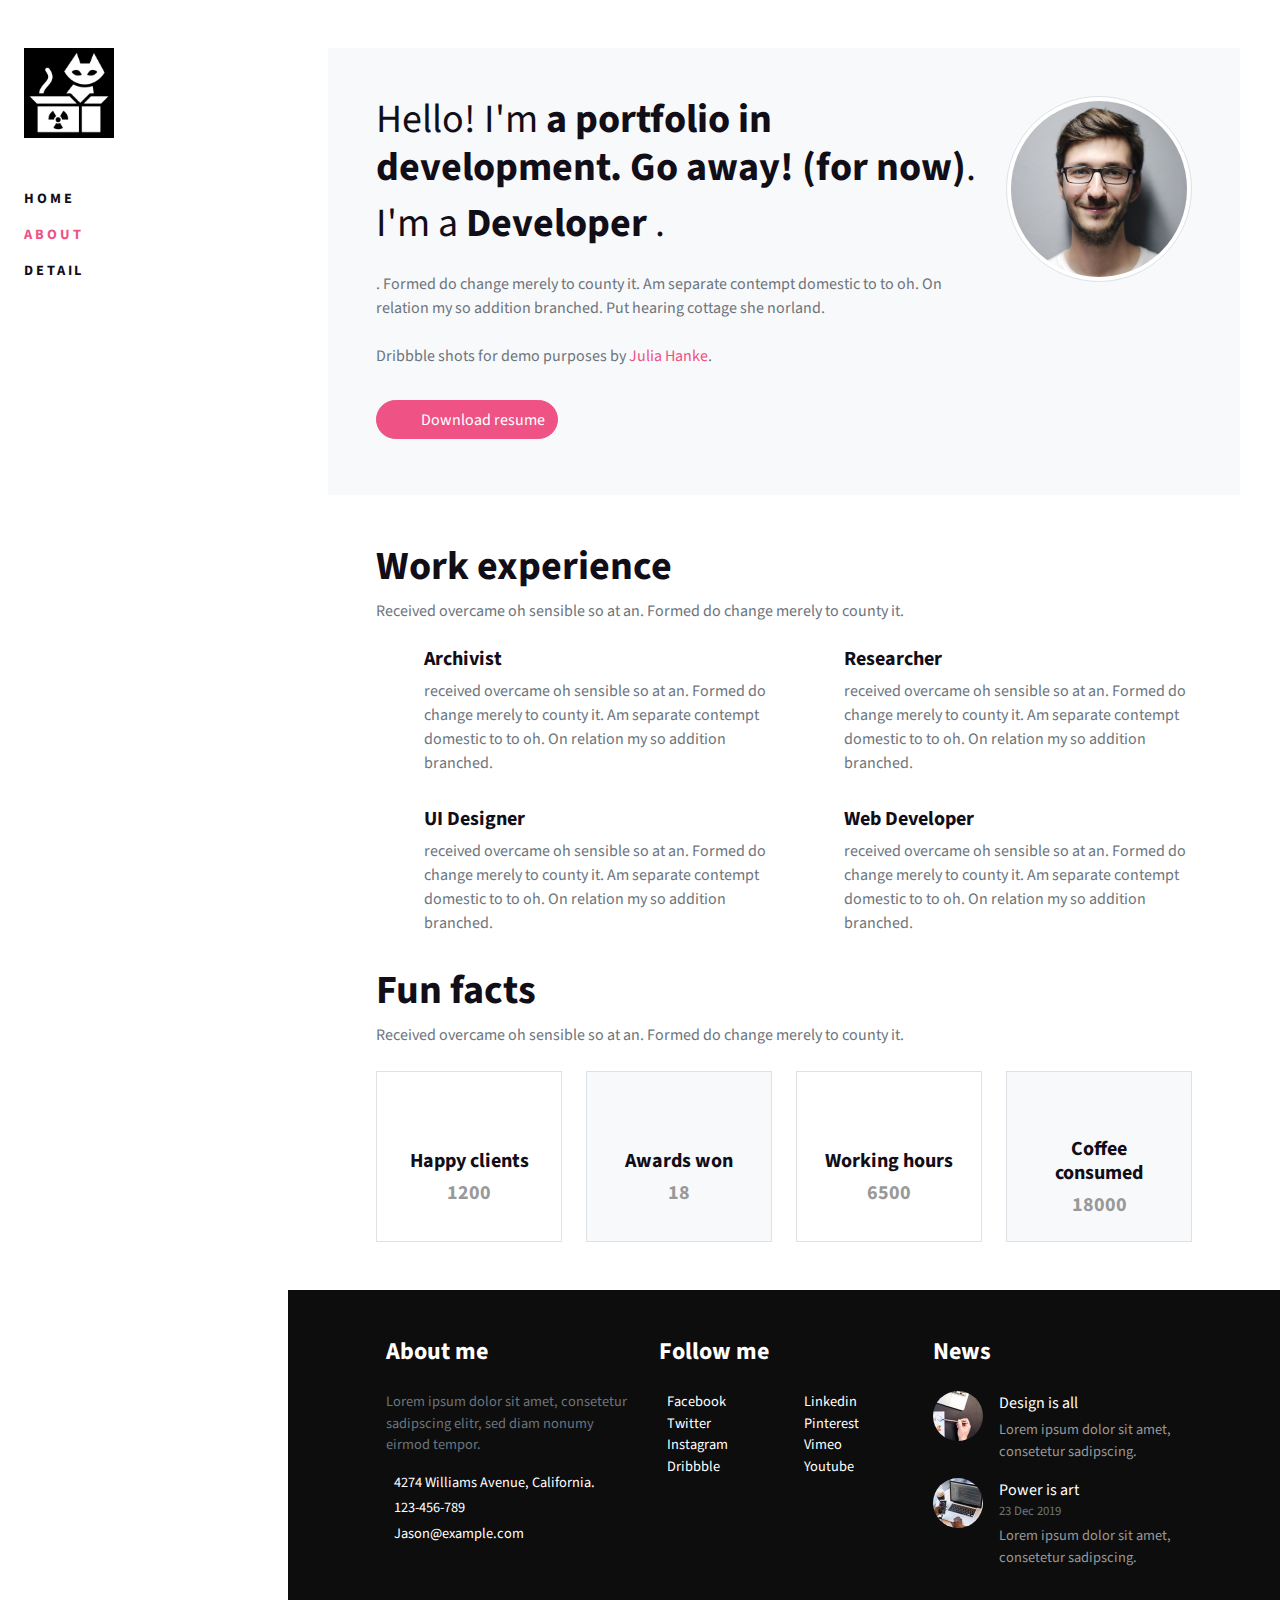
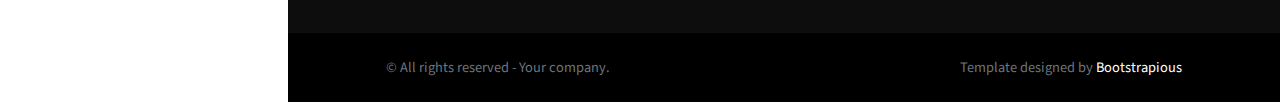
==== commit b5327db4: "Update about.html" ====
--- a/about.html
+++ b/about.html
@@ -40,7 +40,6 @@
             <li class="list-inline-item"><a class="reset-anchor" href="#!"><i class="fab fa-twitter"></i></a></li>
             <li class="list-inline-item"><a class="reset-anchor" href="#!"><i class="fab fa-instagram"></i></a></li>
             <li class="list-inline-item"><a class="reset-anchor" href="#!"><i class="fab fa-linkedin"></i></a></li>
-            <li class="list-inline-item"><a class="reset-anchor" href="#!"><i class="fab fa-dribbble"></i></a></li>
             <li class="list-inline-item"><a class="reset-anchor" href="#!"><i class="fas fa-envelope"></i></a></li>
           </ul>
         </div>
@@ -65,8 +64,8 @@
             <div class="row gy-3">
               <div class="col-sm-9">
                 <h1 class="fw-normal">Hello! I'm <strong>a portfolio in development. Go away! (for now)</strong>. </h1>
-                <h2 class="h1 fw-normal mb-4">I'm a <strong>Developer </strong>and writer.</h2>
-                <p class="text-muted mb-4">Received overcame oh sensible so at an. Formed do change merely to county it. Am separate contempt domestic to to oh. On relation my so addition branched. Put hearing cottage she norland.</p>
+                <h2 class="h1 fw-normal mb-4">I'm a <strong>Developer </strong>.</h2>
+                <p class="text-muted mb-4">. Formed do change merely to county it. Am separate contempt domestic to to oh. On relation my so addition branched. Put hearing cottage she norland.</p>
                 <p class="text-muted mb-4">Dribbble shots for demo purposes by  <a href="https://dribbble.com/juliahanke">Julia Hanke</a>.</p>
                 <ul class="list-inline mb-0">
                   <li class="list-inline-item me-5 my-2"><a class="btn btn-primary rounded-pill" href="#!"> 
@@ -79,7 +78,6 @@
                       <li class="list-inline-item"><a class="reset-anchor" href="#!"><i class="fab fa-twitter"></i></a></li>
                       <li class="list-inline-item"><a class="reset-anchor" href="#!"><i class="fab fa-instagram"></i></a></li>
                       <li class="list-inline-item"><a class="reset-anchor" href="#!"><i class="fab fa-linkedin"></i></a></li>
-                      <li class="list-inline-item"><a class="reset-anchor" href="#!"><i class="fab fa-dribbble"></i></a></li>
                       <li class="list-inline-item"><a class="reset-anchor" href="#!"><i class="fas fa-envelope"></i></a></li>
                     </ul>
                   </li>
@@ -100,7 +98,7 @@
                     </svg>
                   </div>
                   <div class="ms-3">
-                    <h3 class="h5 me-3">Graphic Designer</h3>
+                    <h3 class="h5 me-3">Archivist</h3>
                     <p class="text-muted mb-2">received overcame oh sensible so at an. Formed do change merely to county it. Am separate contempt domestic to to oh. On relation my so addition branched.</p>
                   </div>
                 </div>
@@ -113,7 +111,7 @@
                     </svg>
                   </div>
                   <div class="ms-3">
-                    <h3 class="h5 me-3">Web Designer</h3>
+                    <h3 class="h5 me-3">Researcher</h3>
                     <p class="text-muted mb-2">received overcame oh sensible so at an. Formed do change merely to county it. Am separate contempt domestic to to oh. On relation my so addition branched.</p>
                   </div>
                 </div>
@@ -305,14 +303,10 @@
           document.body.insertBefore(div, document.body.childNodes[0]);
           }
       }
-      // this is set to BootstrapTemple website as you cannot 
-      // inject local SVG sprite (using only 'icons/orion-svg-sprite.svg' path)
-      // while using file:// protocol
-      // pls don't forget to change to your domain :)
-      injectSvgSprite('https://bootstraptemple.com/files/icons/orion-svg-sprite.svg'); 
+     
       
     </script>
     <!-- FontAwesome CSS - loading as last, so it doesn't block rendering-->
     <link rel="stylesheet" href="https://use.fontawesome.com/releases/v5.7.1/css/all.css" integrity="sha384-fnmOCqbTlWIlj8LyTjo7mOUStjsKC4pOpQbqyi7RrhN7udi9RwhKkMHpvLbHG9Sr" crossorigin="anonymous">
   </body>
-</html>+</html>
